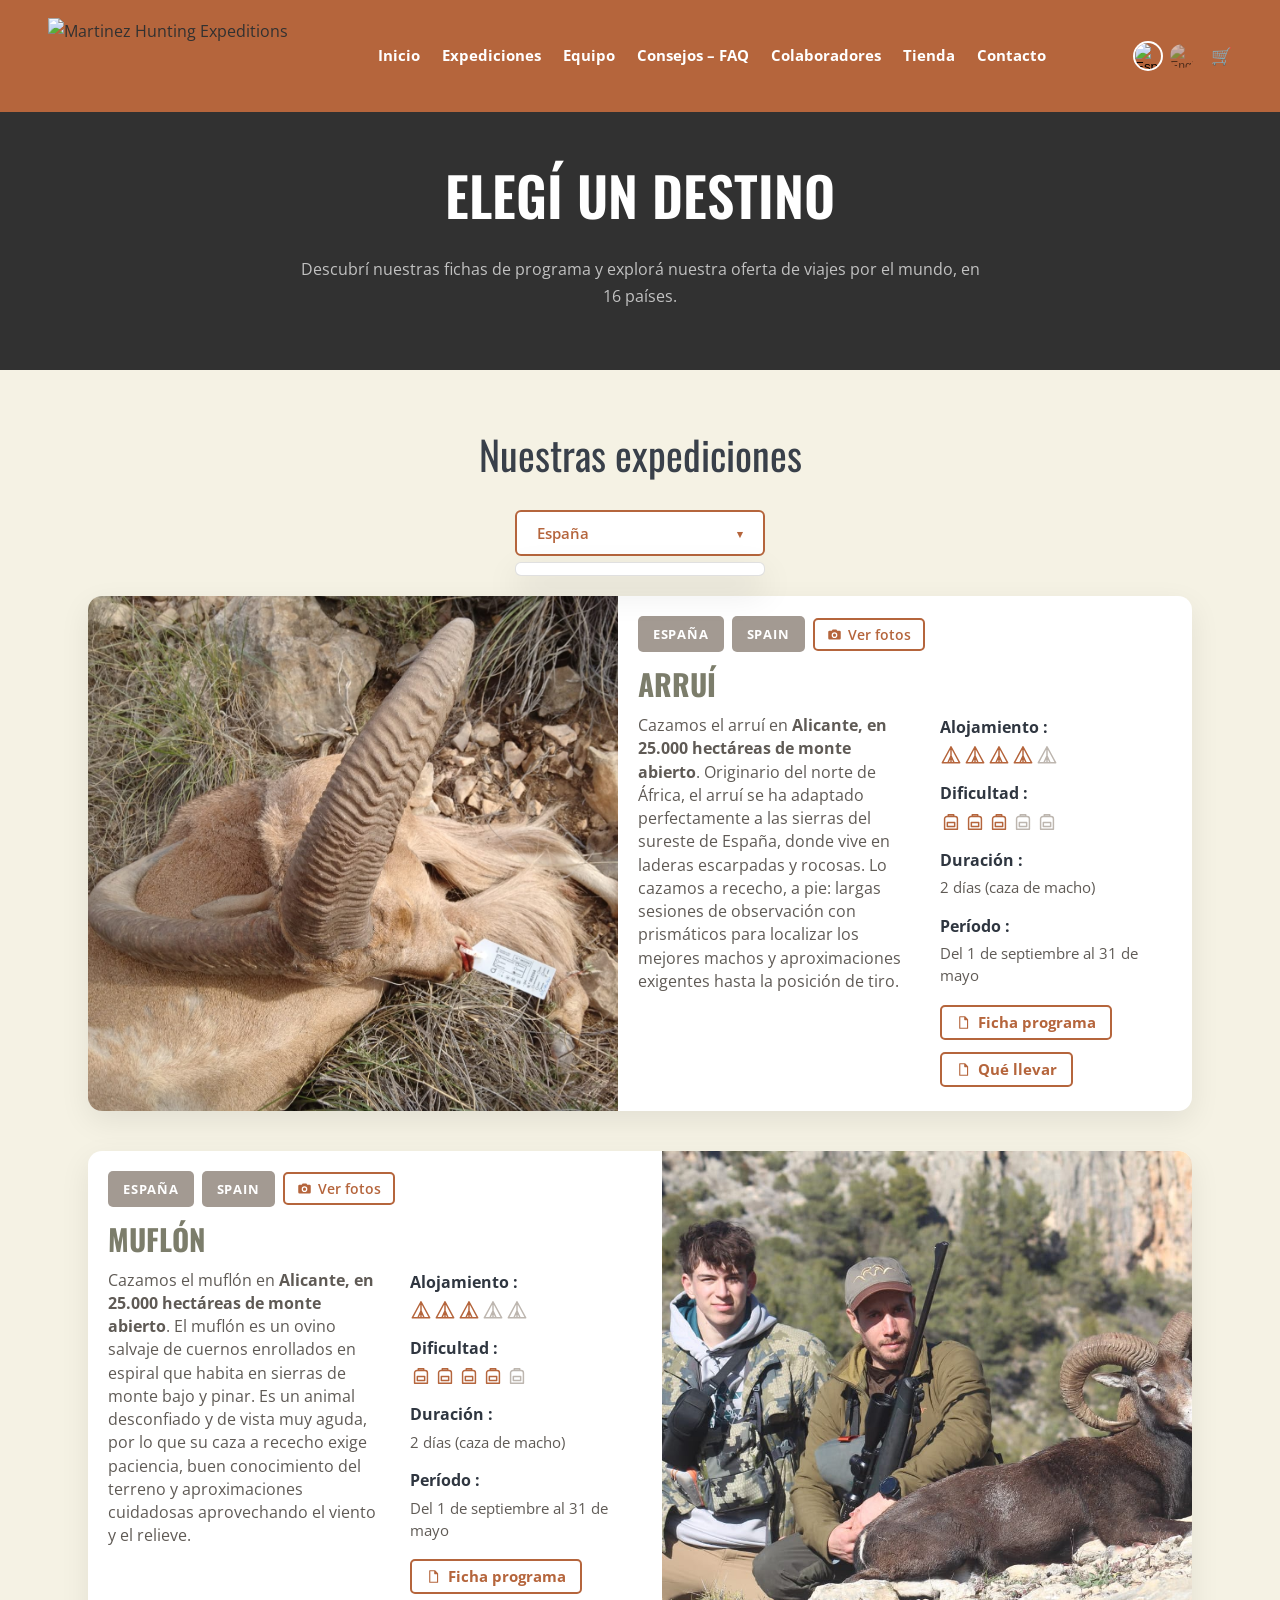
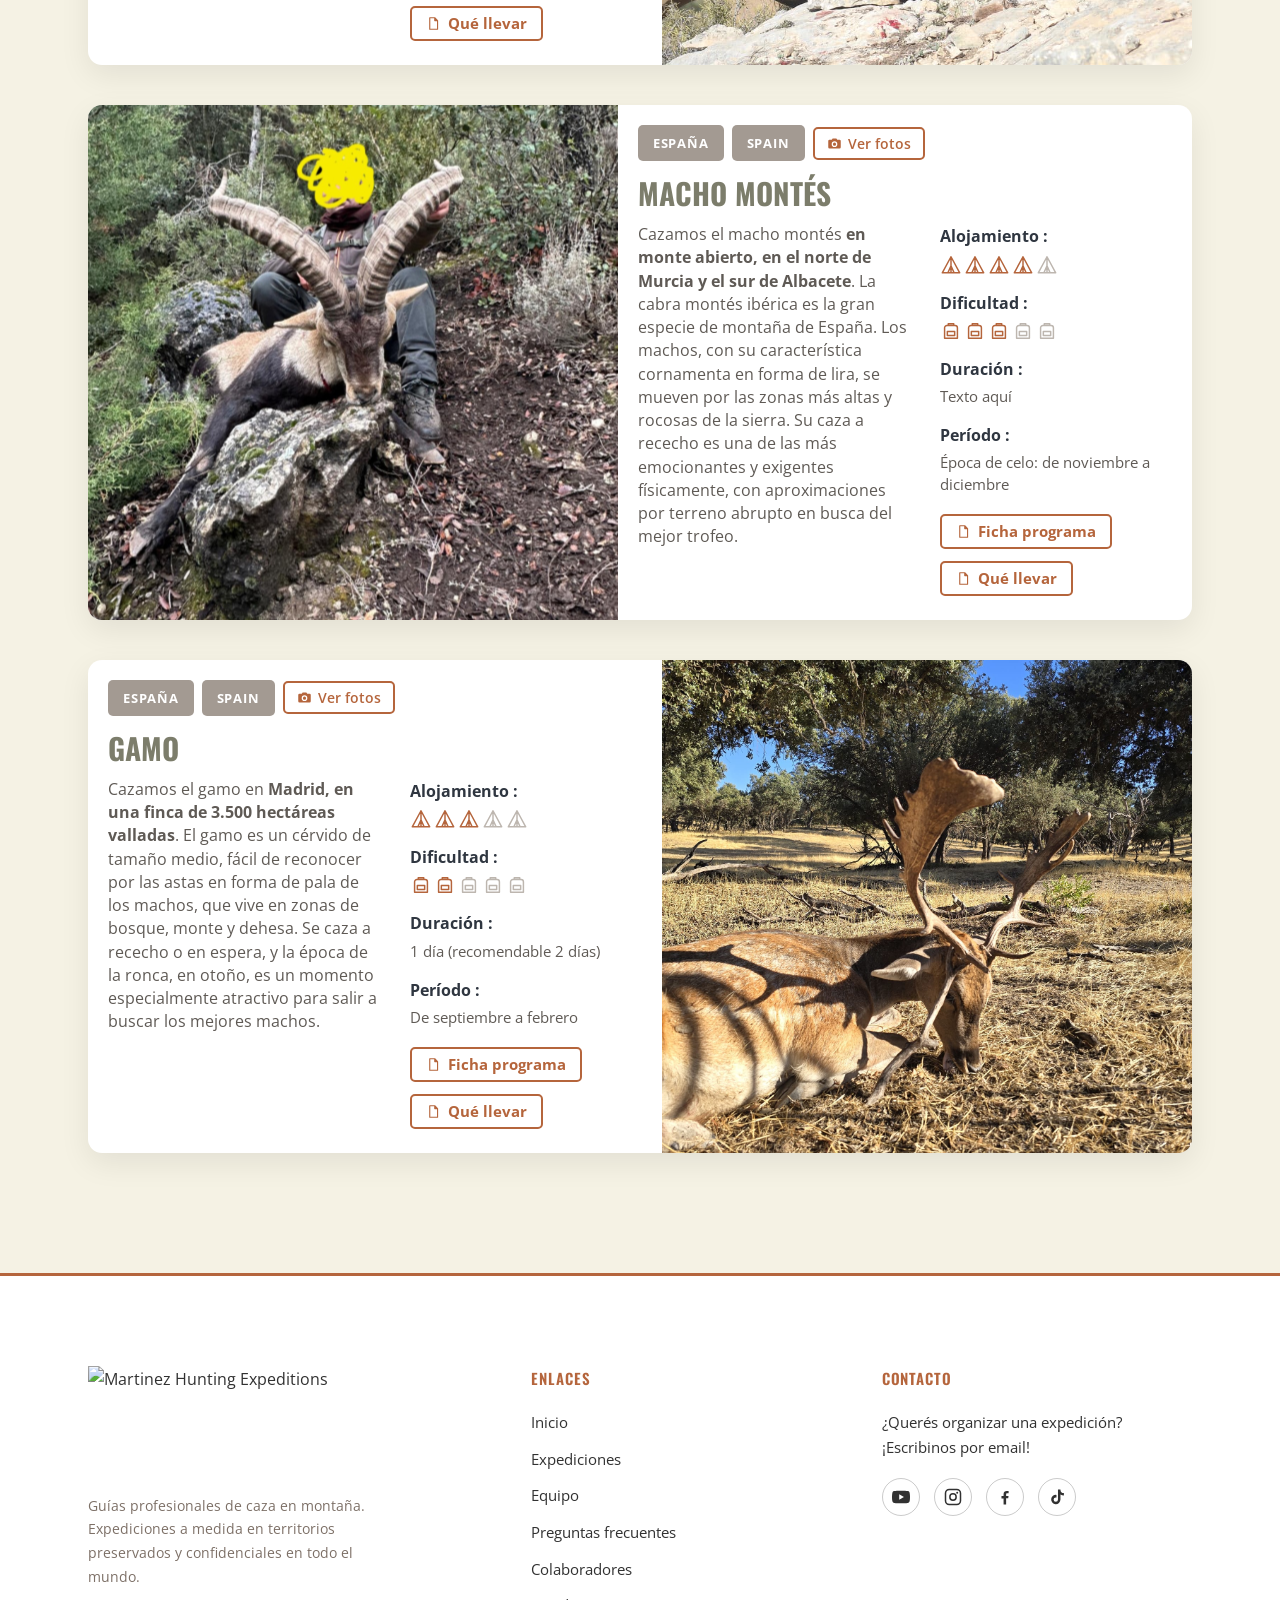
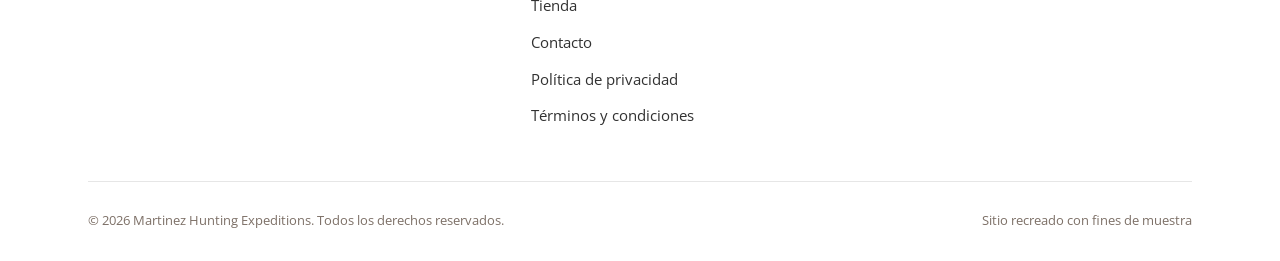
==== expeditions.html @ dfecfbdd "Expediciones: zona de caza dentro de la descripción de cada especie Co-Authored-By: Claude Opus 5.5 " ====
<!DOCTYPE html>
<html lang="es">
<head>
  <meta charset="UTF-8">
  <meta name="viewport" content="width=device-width, initial-scale=1.0">
  <title>Expediciones — Martinez Hunting Expeditions</title>
  <meta name="description" content="Expediciones de caza en España: arruí, muflón, macho montés y gamo con Martinez Hunting Expeditions.">

  <link rel="preconnect" href="https://fonts.googleapis.com">
  <link rel="preconnect" href="https://fonts.gstatic.com" crossorigin>
  <link href="https://fonts.googleapis.com/css2?family=Oswald:wght@400;500;600;700&family=Open+Sans:wght@400;600;700;800&display=swap" rel="stylesheet">
  <link rel="stylesheet" href="assets/css/styles.css?v=2">
  <link rel="icon" type="image/png" href="assets/img/logo-martinez.png">
</head>
<body>

  <header class="header" id="header">
    <a class="header__brand" href="index.html">
      <img class="header__logo" src="assets/img/logo-martinez.png" alt="Martinez Hunting Expeditions">
    </a>
    <nav class="header__nav" id="nav" aria-label="Navegación principal">
      <a href="index.html" data-i18n="nav.home">Inicio</a>
      <a href="expeditions.html" data-i18n="nav.expeditions">Expediciones</a>
      <a href="team.html" data-i18n="nav.team">Equipo</a>
      <a href="faq.html" data-i18n="nav.faq">Consejos &#8211; FAQ</a>
      <a href="partners.html" data-i18n="nav.partners">Colaboradores</a>
      <a href="shop.html" data-i18n="nav.shop">Tienda</a>
      <a href="contact.html" data-i18n="nav.contact">Contacto</a>
    </nav>
    <div class="header__extras">
      <div class="header__lang" id="langSwitch">
        <button type="button" class="is-active" data-lang="es" aria-label="Español"><img src="https://flagcdn.com/w40/es.png" alt="Español"></button>
        <button type="button" data-lang="en" aria-label="English"><img src="https://flagcdn.com/w40/gb.png" alt="English"></button>
      </div>
      <a class="header__cart" href="#" aria-label="Carrito">&#128722;</a>
    </div>
    <button class="header__burger" id="burger" aria-label="Abrir menú" aria-expanded="false">
      <span></span><span></span>
    </button>
  </header>

  <main>

    <section class="page-banner">
      <div class="container">
        <h1 data-i18n="page.expeditions.h">Elegí un destino</h1>
        <p data-i18n="page.expeditions.p">Descubrí nuestras fichas de programa y explorá nuestra oferta de viajes por el mundo, en 16 países.</p>
      </div>
    </section>

    <section class="expeditions">
      <div class="container">

        

        <div class="exp-filter">
          <h2 data-i18n="exp.ourExpeditions">Nuestras expediciones</h2>
          <div class="exp-filter__dropdown" id="expFilter">
            <button type="button" class="exp-filter__btn" id="expFilterBtn" aria-expanded="false">
              <span id="expFilterLabel">España</span>
              <span class="exp-filter__chevron" aria-hidden="true">&#9662;</span>
            </button>
            <div class="exp-filter__menu" id="expFilterMenu" hidden></div>
          </div>
        </div>

        <div class="expeditions__grid" id="expGrid">
            <article class="exp-card reveal" data-country="espana"><div class="exp-card__media"><img src="assets/img/arrui.jpeg" alt="Arruí" loading="lazy" style="object-position:45% 45%"></div><div class="exp-card__body"><div class="exp-card__top"><span class="exp-card__country" data-lang-block="es">España</span><span class="exp-card__country" data-lang-block="en" hidden>Spain</span><button type="button" class="exp-card__photos"><svg viewBox="0 0 24 24" width="15" height="15" aria-hidden="true"><path fill="currentColor" d="M9 4 7.6 6H4a2 2 0 0 0-2 2v10a2 2 0 0 0 2 2h16a2 2 0 0 0 2-2V8a2 2 0 0 0-2-2h-3.6L15 4H9Zm3 4.5a4.5 4.5 0 1 1 0 9 4.5 4.5 0 0 1 0-9Zm0 2a2.5 2.5 0 1 0 0 5 2.5 2.5 0 0 0 0-5Z"/></svg> <span data-i18n="exp.viewPhotos">Ver fotos</span></button></div><h3 data-lang-block="es">Arruí</h3><h3 data-lang-block="en" hidden>Aoudad</h3><div class="exp-card__cols"><div class="exp-card__main"><p class="exp-card__desc" data-lang-block="es">Cazamos el arruí en <strong>Alicante, en 25.000 hectáreas de monte abierto</strong>. Originario del norte de África, el arruí se ha adaptado perfectamente a las sierras del sureste de España, donde vive en laderas escarpadas y rocosas. Lo cazamos a rececho, a pie: largas sesiones de observación con prismáticos para localizar los mejores machos y aproximaciones exigentes hasta la posición de tiro.</p><p class="exp-card__desc" data-lang-block="en" hidden>We hunt aoudad in <strong>Alicante, across 25,000 hectares of open mountain land</strong>. Native to North Africa, the aoudad has adapted perfectly to the mountain ranges of south-eastern Spain, where it lives on steep, rocky slopes. We hunt it by stalking, on foot: long glassing sessions to locate the best rams, followed by demanding approaches to the shooting position.</p></div><div class="exp-card__side"><div class="exp-card__stat"><span class="exp-card__stat-label" data-i18n="exp.stay">Alojamiento</span><div class="exp-rating"><span class="is-on"><svg viewBox="0 0 24 24" aria-hidden="true"><path d="M12 3 2.5 20.5h19L12 3Zm0 0v17.5M8.6 20.5 12 13l3.4 7.5" fill="none" stroke="currentColor" stroke-width="1.6" stroke-linejoin="round"/></svg></span><span class="is-on"><svg viewBox="0 0 24 24" aria-hidden="true"><path d="M12 3 2.5 20.5h19L12 3Zm0 0v17.5M8.6 20.5 12 13l3.4 7.5" fill="none" stroke="currentColor" stroke-width="1.6" stroke-linejoin="round"/></svg></span><span class="is-on"><svg viewBox="0 0 24 24" aria-hidden="true"><path d="M12 3 2.5 20.5h19L12 3Zm0 0v17.5M8.6 20.5 12 13l3.4 7.5" fill="none" stroke="currentColor" stroke-width="1.6" stroke-linejoin="round"/></svg></span><span class="is-on"><svg viewBox="0 0 24 24" aria-hidden="true"><path d="M12 3 2.5 20.5h19L12 3Zm0 0v17.5M8.6 20.5 12 13l3.4 7.5" fill="none" stroke="currentColor" stroke-width="1.6" stroke-linejoin="round"/></svg></span><span><svg viewBox="0 0 24 24" aria-hidden="true"><path d="M12 3 2.5 20.5h19L12 3Zm0 0v17.5M8.6 20.5 12 13l3.4 7.5" fill="none" stroke="currentColor" stroke-width="1.6" stroke-linejoin="round"/></svg></span></div></div><div class="exp-card__stat"><span class="exp-card__stat-label" data-i18n="exp.difficulty">Dificultad</span><div class="exp-rating"><span class="is-on"><svg viewBox="0 0 24 24" aria-hidden="true"><path d="M9 6V4.2h6V6M7.5 6h9A2.5 2.5 0 0 1 19 8.5V20H5V8.5A2.5 2.5 0 0 1 7.5 6ZM8 12.5h8V17H8Z" fill="none" stroke="currentColor" stroke-width="1.6" stroke-linejoin="round"/></svg></span><span class="is-on"><svg viewBox="0 0 24 24" aria-hidden="true"><path d="M9 6V4.2h6V6M7.5 6h9A2.5 2.5 0 0 1 19 8.5V20H5V8.5A2.5 2.5 0 0 1 7.5 6ZM8 12.5h8V17H8Z" fill="none" stroke="currentColor" stroke-width="1.6" stroke-linejoin="round"/></svg></span><span class="is-on"><svg viewBox="0 0 24 24" aria-hidden="true"><path d="M9 6V4.2h6V6M7.5 6h9A2.5 2.5 0 0 1 19 8.5V20H5V8.5A2.5 2.5 0 0 1 7.5 6ZM8 12.5h8V17H8Z" fill="none" stroke="currentColor" stroke-width="1.6" stroke-linejoin="round"/></svg></span><span><svg viewBox="0 0 24 24" aria-hidden="true"><path d="M9 6V4.2h6V6M7.5 6h9A2.5 2.5 0 0 1 19 8.5V20H5V8.5A2.5 2.5 0 0 1 7.5 6ZM8 12.5h8V17H8Z" fill="none" stroke="currentColor" stroke-width="1.6" stroke-linejoin="round"/></svg></span><span><svg viewBox="0 0 24 24" aria-hidden="true"><path d="M9 6V4.2h6V6M7.5 6h9A2.5 2.5 0 0 1 19 8.5V20H5V8.5A2.5 2.5 0 0 1 7.5 6ZM8 12.5h8V17H8Z" fill="none" stroke="currentColor" stroke-width="1.6" stroke-linejoin="round"/></svg></span></div></div><div class="exp-card__stat"><span class="exp-card__stat-label" data-i18n="exp.duration">Duración</span><span class="exp-card__stat-value" data-lang-block="es">2 días (caza de macho)</span><span class="exp-card__stat-value" data-lang-block="en" hidden>2 days (male hunt)</span></div><div class="exp-card__stat"><span class="exp-card__stat-label" data-i18n="exp.period">Período</span><span class="exp-card__stat-value" data-lang-block="es">Del 1 de septiembre al 31 de mayo</span><span class="exp-card__stat-value" data-lang-block="en" hidden>From 1 September to 31 May</span></div><div class="exp-card__actions"><button type="button" class="btn btn--outline"><svg viewBox="0 0 24 24" width="15" height="15" aria-hidden="true"><path d="M6 2.8h8l4.5 4.5v13.9H6ZM14 2.8v4.5h4.5" fill="none" stroke="currentColor" stroke-width="1.8" stroke-linejoin="round"/></svg> <span data-i18n="exp.programSheet">Ficha programa</span></button><button type="button" class="btn btn--outline"><svg viewBox="0 0 24 24" width="15" height="15" aria-hidden="true"><path d="M6 2.8h8l4.5 4.5v13.9H6ZM14 2.8v4.5h4.5" fill="none" stroke="currentColor" stroke-width="1.8" stroke-linejoin="round"/></svg> <span data-i18n="exp.takeAway">Qué llevar</span></button></div></div></div></div></article>
            <article class="exp-card reveal" data-country="espana"><div class="exp-card__media"><img src="assets/img/muflon.jpeg" alt="Muflón" loading="lazy" style="object-position:60% 50%"></div><div class="exp-card__body"><div class="exp-card__top"><span class="exp-card__country" data-lang-block="es">España</span><span class="exp-card__country" data-lang-block="en" hidden>Spain</span><button type="button" class="exp-card__photos"><svg viewBox="0 0 24 24" width="15" height="15" aria-hidden="true"><path fill="currentColor" d="M9 4 7.6 6H4a2 2 0 0 0-2 2v10a2 2 0 0 0 2 2h16a2 2 0 0 0 2-2V8a2 2 0 0 0-2-2h-3.6L15 4H9Zm3 4.5a4.5 4.5 0 1 1 0 9 4.5 4.5 0 0 1 0-9Zm0 2a2.5 2.5 0 1 0 0 5 2.5 2.5 0 0 0 0-5Z"/></svg> <span data-i18n="exp.viewPhotos">Ver fotos</span></button></div><h3 data-lang-block="es">Muflón</h3><h3 data-lang-block="en" hidden>Mouflon</h3><div class="exp-card__cols"><div class="exp-card__main"><p class="exp-card__desc" data-lang-block="es">Cazamos el muflón en <strong>Alicante, en 25.000 hectáreas de monte abierto</strong>. El muflón es un ovino salvaje de cuernos enrollados en espiral que habita en sierras de monte bajo y pinar. Es un animal desconfiado y de vista muy aguda, por lo que su caza a rececho exige paciencia, buen conocimiento del terreno y aproximaciones cuidadosas aprovechando el viento y el relieve.</p><p class="exp-card__desc" data-lang-block="en" hidden>We hunt mouflon in <strong>Alicante, across 25,000 hectares of open mountain land</strong>. The mouflon is a wild sheep with spiral-curled horns that lives in mountains covered with scrub and pine forest. It is wary and has very keen eyesight, so stalking it requires patience, good knowledge of the terrain and careful approaches using the wind and the lie of the land.</p></div><div class="exp-card__side"><div class="exp-card__stat"><span class="exp-card__stat-label" data-i18n="exp.stay">Alojamiento</span><div class="exp-rating"><span class="is-on"><svg viewBox="0 0 24 24" aria-hidden="true"><path d="M12 3 2.5 20.5h19L12 3Zm0 0v17.5M8.6 20.5 12 13l3.4 7.5" fill="none" stroke="currentColor" stroke-width="1.6" stroke-linejoin="round"/></svg></span><span class="is-on"><svg viewBox="0 0 24 24" aria-hidden="true"><path d="M12 3 2.5 20.5h19L12 3Zm0 0v17.5M8.6 20.5 12 13l3.4 7.5" fill="none" stroke="currentColor" stroke-width="1.6" stroke-linejoin="round"/></svg></span><span class="is-on"><svg viewBox="0 0 24 24" aria-hidden="true"><path d="M12 3 2.5 20.5h19L12 3Zm0 0v17.5M8.6 20.5 12 13l3.4 7.5" fill="none" stroke="currentColor" stroke-width="1.6" stroke-linejoin="round"/></svg></span><span><svg viewBox="0 0 24 24" aria-hidden="true"><path d="M12 3 2.5 20.5h19L12 3Zm0 0v17.5M8.6 20.5 12 13l3.4 7.5" fill="none" stroke="currentColor" stroke-width="1.6" stroke-linejoin="round"/></svg></span><span><svg viewBox="0 0 24 24" aria-hidden="true"><path d="M12 3 2.5 20.5h19L12 3Zm0 0v17.5M8.6 20.5 12 13l3.4 7.5" fill="none" stroke="currentColor" stroke-width="1.6" stroke-linejoin="round"/></svg></span></div></div><div class="exp-card__stat"><span class="exp-card__stat-label" data-i18n="exp.difficulty">Dificultad</span><div class="exp-rating"><span class="is-on"><svg viewBox="0 0 24 24" aria-hidden="true"><path d="M9 6V4.2h6V6M7.5 6h9A2.5 2.5 0 0 1 19 8.5V20H5V8.5A2.5 2.5 0 0 1 7.5 6ZM8 12.5h8V17H8Z" fill="none" stroke="currentColor" stroke-width="1.6" stroke-linejoin="round"/></svg></span><span class="is-on"><svg viewBox="0 0 24 24" aria-hidden="true"><path d="M9 6V4.2h6V6M7.5 6h9A2.5 2.5 0 0 1 19 8.5V20H5V8.5A2.5 2.5 0 0 1 7.5 6ZM8 12.5h8V17H8Z" fill="none" stroke="currentColor" stroke-width="1.6" stroke-linejoin="round"/></svg></span><span class="is-on"><svg viewBox="0 0 24 24" aria-hidden="true"><path d="M9 6V4.2h6V6M7.5 6h9A2.5 2.5 0 0 1 19 8.5V20H5V8.5A2.5 2.5 0 0 1 7.5 6ZM8 12.5h8V17H8Z" fill="none" stroke="currentColor" stroke-width="1.6" stroke-linejoin="round"/></svg></span><span class="is-on"><svg viewBox="0 0 24 24" aria-hidden="true"><path d="M9 6V4.2h6V6M7.5 6h9A2.5 2.5 0 0 1 19 8.5V20H5V8.5A2.5 2.5 0 0 1 7.5 6ZM8 12.5h8V17H8Z" fill="none" stroke="currentColor" stroke-width="1.6" stroke-linejoin="round"/></svg></span><span><svg viewBox="0 0 24 24" aria-hidden="true"><path d="M9 6V4.2h6V6M7.5 6h9A2.5 2.5 0 0 1 19 8.5V20H5V8.5A2.5 2.5 0 0 1 7.5 6ZM8 12.5h8V17H8Z" fill="none" stroke="currentColor" stroke-width="1.6" stroke-linejoin="round"/></svg></span></div></div><div class="exp-card__stat"><span class="exp-card__stat-label" data-i18n="exp.duration">Duración</span><span class="exp-card__stat-value" data-lang-block="es">2 días (caza de macho)</span><span class="exp-card__stat-value" data-lang-block="en" hidden>2 days (male hunt)</span></div><div class="exp-card__stat"><span class="exp-card__stat-label" data-i18n="exp.period">Período</span><span class="exp-card__stat-value" data-lang-block="es">Del 1 de septiembre al 31 de mayo</span><span class="exp-card__stat-value" data-lang-block="en" hidden>From 1 September to 31 May</span></div><div class="exp-card__actions"><button type="button" class="btn btn--outline"><svg viewBox="0 0 24 24" width="15" height="15" aria-hidden="true"><path d="M6 2.8h8l4.5 4.5v13.9H6ZM14 2.8v4.5h4.5" fill="none" stroke="currentColor" stroke-width="1.8" stroke-linejoin="round"/></svg> <span data-i18n="exp.programSheet">Ficha programa</span></button><button type="button" class="btn btn--outline"><svg viewBox="0 0 24 24" width="15" height="15" aria-hidden="true"><path d="M6 2.8h8l4.5 4.5v13.9H6ZM14 2.8v4.5h4.5" fill="none" stroke="currentColor" stroke-width="1.8" stroke-linejoin="round"/></svg> <span data-i18n="exp.takeAway">Qué llevar</span></button></div></div></div></div></article>
            <article class="exp-card reveal" data-country="espana"><div class="exp-card__media"><img src="assets/img/macho-montes.jpeg" alt="Macho montés" loading="lazy" style="object-position:50% 50%"></div><div class="exp-card__body"><div class="exp-card__top"><span class="exp-card__country" data-lang-block="es">España</span><span class="exp-card__country" data-lang-block="en" hidden>Spain</span><button type="button" class="exp-card__photos"><svg viewBox="0 0 24 24" width="15" height="15" aria-hidden="true"><path fill="currentColor" d="M9 4 7.6 6H4a2 2 0 0 0-2 2v10a2 2 0 0 0 2 2h16a2 2 0 0 0 2-2V8a2 2 0 0 0-2-2h-3.6L15 4H9Zm3 4.5a4.5 4.5 0 1 1 0 9 4.5 4.5 0 0 1 0-9Zm0 2a2.5 2.5 0 1 0 0 5 2.5 2.5 0 0 0 0-5Z"/></svg> <span data-i18n="exp.viewPhotos">Ver fotos</span></button></div><h3 data-lang-block="es">Macho montés</h3><h3 data-lang-block="en" hidden>Spanish Ibex</h3><div class="exp-card__cols"><div class="exp-card__main"><p class="exp-card__desc" data-lang-block="es">Cazamos el macho montés <strong>en monte abierto, en el norte de Murcia y el sur de Albacete</strong>. La cabra montés ibérica es la gran especie de montaña de España. Los machos, con su característica cornamenta en forma de lira, se mueven por las zonas más altas y rocosas de la sierra. Su caza a rececho es una de las más emocionantes y exigentes físicamente, con aproximaciones por terreno abrupto en busca del mejor trofeo.</p><p class="exp-card__desc" data-lang-block="en" hidden>We hunt Spanish ibex <strong>on open mountain land in northern Murcia and southern Albacete</strong>. The Iberian ibex is Spain's great mountain species. The males, with their characteristic lyre-shaped horns, roam the highest and rockiest parts of the mountains. Stalking them is one of the most exciting and physically demanding hunts, with approaches over rugged terrain in search of the best trophy.</p></div><div class="exp-card__side"><div class="exp-card__stat"><span class="exp-card__stat-label" data-i18n="exp.stay">Alojamiento</span><div class="exp-rating"><span class="is-on"><svg viewBox="0 0 24 24" aria-hidden="true"><path d="M12 3 2.5 20.5h19L12 3Zm0 0v17.5M8.6 20.5 12 13l3.4 7.5" fill="none" stroke="currentColor" stroke-width="1.6" stroke-linejoin="round"/></svg></span><span class="is-on"><svg viewBox="0 0 24 24" aria-hidden="true"><path d="M12 3 2.5 20.5h19L12 3Zm0 0v17.5M8.6 20.5 12 13l3.4 7.5" fill="none" stroke="currentColor" stroke-width="1.6" stroke-linejoin="round"/></svg></span><span class="is-on"><svg viewBox="0 0 24 24" aria-hidden="true"><path d="M12 3 2.5 20.5h19L12 3Zm0 0v17.5M8.6 20.5 12 13l3.4 7.5" fill="none" stroke="currentColor" stroke-width="1.6" stroke-linejoin="round"/></svg></span><span class="is-on"><svg viewBox="0 0 24 24" aria-hidden="true"><path d="M12 3 2.5 20.5h19L12 3Zm0 0v17.5M8.6 20.5 12 13l3.4 7.5" fill="none" stroke="currentColor" stroke-width="1.6" stroke-linejoin="round"/></svg></span><span><svg viewBox="0 0 24 24" aria-hidden="true"><path d="M12 3 2.5 20.5h19L12 3Zm0 0v17.5M8.6 20.5 12 13l3.4 7.5" fill="none" stroke="currentColor" stroke-width="1.6" stroke-linejoin="round"/></svg></span></div></div><div class="exp-card__stat"><span class="exp-card__stat-label" data-i18n="exp.difficulty">Dificultad</span><div class="exp-rating"><span class="is-on"><svg viewBox="0 0 24 24" aria-hidden="true"><path d="M9 6V4.2h6V6M7.5 6h9A2.5 2.5 0 0 1 19 8.5V20H5V8.5A2.5 2.5 0 0 1 7.5 6ZM8 12.5h8V17H8Z" fill="none" stroke="currentColor" stroke-width="1.6" stroke-linejoin="round"/></svg></span><span class="is-on"><svg viewBox="0 0 24 24" aria-hidden="true"><path d="M9 6V4.2h6V6M7.5 6h9A2.5 2.5 0 0 1 19 8.5V20H5V8.5A2.5 2.5 0 0 1 7.5 6ZM8 12.5h8V17H8Z" fill="none" stroke="currentColor" stroke-width="1.6" stroke-linejoin="round"/></svg></span><span class="is-on"><svg viewBox="0 0 24 24" aria-hidden="true"><path d="M9 6V4.2h6V6M7.5 6h9A2.5 2.5 0 0 1 19 8.5V20H5V8.5A2.5 2.5 0 0 1 7.5 6ZM8 12.5h8V17H8Z" fill="none" stroke="currentColor" stroke-width="1.6" stroke-linejoin="round"/></svg></span><span><svg viewBox="0 0 24 24" aria-hidden="true"><path d="M9 6V4.2h6V6M7.5 6h9A2.5 2.5 0 0 1 19 8.5V20H5V8.5A2.5 2.5 0 0 1 7.5 6ZM8 12.5h8V17H8Z" fill="none" stroke="currentColor" stroke-width="1.6" stroke-linejoin="round"/></svg></span><span><svg viewBox="0 0 24 24" aria-hidden="true"><path d="M9 6V4.2h6V6M7.5 6h9A2.5 2.5 0 0 1 19 8.5V20H5V8.5A2.5 2.5 0 0 1 7.5 6ZM8 12.5h8V17H8Z" fill="none" stroke="currentColor" stroke-width="1.6" stroke-linejoin="round"/></svg></span></div></div><div class="exp-card__stat"><span class="exp-card__stat-label" data-i18n="exp.duration">Duración</span><span class="exp-card__stat-value">Texto aquí</span></div><div class="exp-card__stat"><span class="exp-card__stat-label" data-i18n="exp.period">Período</span><span class="exp-card__stat-value" data-lang-block="es">Época de celo: de noviembre a diciembre</span><span class="exp-card__stat-value" data-lang-block="en" hidden>Rut season: November to December</span></div><div class="exp-card__actions"><button type="button" class="btn btn--outline"><svg viewBox="0 0 24 24" width="15" height="15" aria-hidden="true"><path d="M6 2.8h8l4.5 4.5v13.9H6ZM14 2.8v4.5h4.5" fill="none" stroke="currentColor" stroke-width="1.8" stroke-linejoin="round"/></svg> <span data-i18n="exp.programSheet">Ficha programa</span></button><button type="button" class="btn btn--outline"><svg viewBox="0 0 24 24" width="15" height="15" aria-hidden="true"><path d="M6 2.8h8l4.5 4.5v13.9H6ZM14 2.8v4.5h4.5" fill="none" stroke="currentColor" stroke-width="1.8" stroke-linejoin="round"/></svg> <span data-i18n="exp.takeAway">Qué llevar</span></button></div></div></div></div></article>
            <article class="exp-card reveal" data-country="espana"><div class="exp-card__media"><img src="assets/img/gamo.jpeg" alt="Gamo" loading="lazy" style="object-position:50% 62%"></div><div class="exp-card__body"><div class="exp-card__top"><span class="exp-card__country" data-lang-block="es">España</span><span class="exp-card__country" data-lang-block="en" hidden>Spain</span><button type="button" class="exp-card__photos"><svg viewBox="0 0 24 24" width="15" height="15" aria-hidden="true"><path fill="currentColor" d="M9 4 7.6 6H4a2 2 0 0 0-2 2v10a2 2 0 0 0 2 2h16a2 2 0 0 0 2-2V8a2 2 0 0 0-2-2h-3.6L15 4H9Zm3 4.5a4.5 4.5 0 1 1 0 9 4.5 4.5 0 0 1 0-9Zm0 2a2.5 2.5 0 1 0 0 5 2.5 2.5 0 0 0 0-5Z"/></svg> <span data-i18n="exp.viewPhotos">Ver fotos</span></button></div><h3 data-lang-block="es">Gamo</h3><h3 data-lang-block="en" hidden>Fallow Deer</h3><div class="exp-card__cols"><div class="exp-card__main"><p class="exp-card__desc" data-lang-block="es">Cazamos el gamo en <strong>Madrid, en una finca de 3.500 hectáreas valladas</strong>. El gamo es un cérvido de tamaño medio, fácil de reconocer por las astas en forma de pala de los machos, que vive en zonas de bosque, monte y dehesa. Se caza a rececho o en espera, y la época de la ronca, en otoño, es un momento especialmente atractivo para salir a buscar los mejores machos.</p><p class="exp-card__desc" data-lang-block="en" hidden>We hunt fallow deer in <strong>Madrid, on a 3,500-hectare fenced estate</strong>. The fallow deer is a medium-sized deer, easy to recognise by the palmate antlers of the bucks, that lives in woodland, scrub and open oak pasture. It is hunted by stalking or from a stand, and the rut in autumn is a particularly exciting time to go after the best bucks.</p></div><div class="exp-card__side"><div class="exp-card__stat"><span class="exp-card__stat-label" data-i18n="exp.stay">Alojamiento</span><div class="exp-rating"><span class="is-on"><svg viewBox="0 0 24 24" aria-hidden="true"><path d="M12 3 2.5 20.5h19L12 3Zm0 0v17.5M8.6 20.5 12 13l3.4 7.5" fill="none" stroke="currentColor" stroke-width="1.6" stroke-linejoin="round"/></svg></span><span class="is-on"><svg viewBox="0 0 24 24" aria-hidden="true"><path d="M12 3 2.5 20.5h19L12 3Zm0 0v17.5M8.6 20.5 12 13l3.4 7.5" fill="none" stroke="currentColor" stroke-width="1.6" stroke-linejoin="round"/></svg></span><span class="is-on"><svg viewBox="0 0 24 24" aria-hidden="true"><path d="M12 3 2.5 20.5h19L12 3Zm0 0v17.5M8.6 20.5 12 13l3.4 7.5" fill="none" stroke="currentColor" stroke-width="1.6" stroke-linejoin="round"/></svg></span><span><svg viewBox="0 0 24 24" aria-hidden="true"><path d="M12 3 2.5 20.5h19L12 3Zm0 0v17.5M8.6 20.5 12 13l3.4 7.5" fill="none" stroke="currentColor" stroke-width="1.6" stroke-linejoin="round"/></svg></span><span><svg viewBox="0 0 24 24" aria-hidden="true"><path d="M12 3 2.5 20.5h19L12 3Zm0 0v17.5M8.6 20.5 12 13l3.4 7.5" fill="none" stroke="currentColor" stroke-width="1.6" stroke-linejoin="round"/></svg></span></div></div><div class="exp-card__stat"><span class="exp-card__stat-label" data-i18n="exp.difficulty">Dificultad</span><div class="exp-rating"><span class="is-on"><svg viewBox="0 0 24 24" aria-hidden="true"><path d="M9 6V4.2h6V6M7.5 6h9A2.5 2.5 0 0 1 19 8.5V20H5V8.5A2.5 2.5 0 0 1 7.5 6ZM8 12.5h8V17H8Z" fill="none" stroke="currentColor" stroke-width="1.6" stroke-linejoin="round"/></svg></span><span class="is-on"><svg viewBox="0 0 24 24" aria-hidden="true"><path d="M9 6V4.2h6V6M7.5 6h9A2.5 2.5 0 0 1 19 8.5V20H5V8.5A2.5 2.5 0 0 1 7.5 6ZM8 12.5h8V17H8Z" fill="none" stroke="currentColor" stroke-width="1.6" stroke-linejoin="round"/></svg></span><span><svg viewBox="0 0 24 24" aria-hidden="true"><path d="M9 6V4.2h6V6M7.5 6h9A2.5 2.5 0 0 1 19 8.5V20H5V8.5A2.5 2.5 0 0 1 7.5 6ZM8 12.5h8V17H8Z" fill="none" stroke="currentColor" stroke-width="1.6" stroke-linejoin="round"/></svg></span><span><svg viewBox="0 0 24 24" aria-hidden="true"><path d="M9 6V4.2h6V6M7.5 6h9A2.5 2.5 0 0 1 19 8.5V20H5V8.5A2.5 2.5 0 0 1 7.5 6ZM8 12.5h8V17H8Z" fill="none" stroke="currentColor" stroke-width="1.6" stroke-linejoin="round"/></svg></span><span><svg viewBox="0 0 24 24" aria-hidden="true"><path d="M9 6V4.2h6V6M7.5 6h9A2.5 2.5 0 0 1 19 8.5V20H5V8.5A2.5 2.5 0 0 1 7.5 6ZM8 12.5h8V17H8Z" fill="none" stroke="currentColor" stroke-width="1.6" stroke-linejoin="round"/></svg></span></div></div><div class="exp-card__stat"><span class="exp-card__stat-label" data-i18n="exp.duration">Duración</span><span class="exp-card__stat-value" data-lang-block="es">1 día (recomendable 2 días)</span><span class="exp-card__stat-value" data-lang-block="en" hidden>1 day (2 days recommended)</span></div><div class="exp-card__stat"><span class="exp-card__stat-label" data-i18n="exp.period">Período</span><span class="exp-card__stat-value" data-lang-block="es">De septiembre a febrero</span><span class="exp-card__stat-value" data-lang-block="en" hidden>September to February</span></div><div class="exp-card__actions"><button type="button" class="btn btn--outline"><svg viewBox="0 0 24 24" width="15" height="15" aria-hidden="true"><path d="M6 2.8h8l4.5 4.5v13.9H6ZM14 2.8v4.5h4.5" fill="none" stroke="currentColor" stroke-width="1.8" stroke-linejoin="round"/></svg> <span data-i18n="exp.programSheet">Ficha programa</span></button><button type="button" class="btn btn--outline"><svg viewBox="0 0 24 24" width="15" height="15" aria-hidden="true"><path d="M6 2.8h8l4.5 4.5v13.9H6ZM14 2.8v4.5h4.5" fill="none" stroke="currentColor" stroke-width="1.8" stroke-linejoin="round"/></svg> <span data-i18n="exp.takeAway">Qué llevar</span></button></div></div></div></div></article>
          </div>

      

      </div>
    </section>

  </main>

  <footer class="footer">
    <div class="container">
      <div class="footer__grid">
        <div>
          <img class="footer__logo" src="assets/img/logo-martinez.png" alt="Martinez Hunting Expeditions">
          <p class="footer__about" data-i18n="footer.about">Guías profesionales de caza en montaña. Expediciones a medida en territorios preservados y confidenciales en todo el mundo.</p>
        </div>
        <div>
          <div class="footer__heading" data-i18n="footer.linksHeading">Enlaces</div>
          <div class="footer__links">
            <a href="index.html" data-i18n="nav.home">Inicio</a>
            <a href="expeditions.html" data-i18n="nav.expeditions">Expediciones</a>
            <a href="team.html" data-i18n="nav.team">Equipo</a>
            <a href="faq.html" data-i18n="footer.faq">Preguntas frecuentes</a>
            <a href="partners.html" data-i18n="footer.partners">Colaboradores</a>
            <a href="shop.html" data-i18n="nav.shop">Tienda</a>
            <a href="contact.html" data-i18n="nav.contact">Contacto</a>
            <a href="#" data-i18n="footer.privacy">Política de privacidad</a>
            <a href="#" data-i18n="footer.terms">Términos y condiciones</a>
          </div>
        </div>
        <div>
          <div class="footer__heading" data-i18n="footer.contactHeading">Contacto</div>
          <p class="footer__contact-text" data-i18n="footer.contactText">¿Querés organizar una expedición?<br>¡Escribinos por email!</p>
          <div class="footer__social">
            <a href="https://www.youtube.com/" target="_blank" rel="noopener" aria-label="YouTube"><svg viewBox="0 0 24 24" width="18" height="18" aria-hidden="true"><path fill="currentColor" d="M23.5 6.2a3 3 0 0 0-2.1-2.1C19.5 3.6 12 3.6 12 3.6s-7.5 0-9.4.5A3 3 0 0 0 .5 6.2 31 31 0 0 0 0 12a31 31 0 0 0 .5 5.8 3 3 0 0 0 2.1 2.1c1.9.5 9.4.5 9.4.5s7.5 0 9.4-.5a3 3 0 0 0 2.1-2.1A31 31 0 0 0 24 12a31 31 0 0 0-.5-5.8zM9.6 15.6V8.4l6.3 3.6-6.3 3.6z"/></svg></a>
            <a href="https://www.instagram.com/ovini.expeditions/" target="_blank" rel="noopener" aria-label="Instagram"><svg viewBox="0 0 24 24" width="18" height="18" aria-hidden="true"><path fill="none" stroke="currentColor" stroke-width="2" d="M7 2h10a5 5 0 0 1 5 5v10a5 5 0 0 1-5 5H7a5 5 0 0 1-5-5V7a5 5 0 0 1 5-5z"/><circle cx="12" cy="12" r="4.2" fill="none" stroke="currentColor" stroke-width="2"/><circle cx="17.6" cy="6.4" r="1.3" fill="currentColor"/></svg></a>
            <a href="https://www.facebook.com/p/Ovini-Expeditions-Chasse-En-Montagne-61574092887318/" target="_blank" rel="noopener" aria-label="Facebook"><svg viewBox="0 0 24 24" width="18" height="18" aria-hidden="true"><path fill="currentColor" d="M13.5 22v-8.2h2.8l.4-3.2h-3.2V8.6c0-.9.3-1.6 1.6-1.6h1.7V4.1c-.3 0-1.3-.1-2.5-.1-2.5 0-4.2 1.5-4.2 4.3v2.4H7.3v3.2h2.8V22h3.4z"/></svg></a>
            <a href="https://www.tiktok.com/" target="_blank" rel="noopener" aria-label="TikTok"><svg viewBox="0 0 24 24" width="18" height="18" aria-hidden="true"><path fill="currentColor" d="M16.6 2h-3.3v13.4a2.9 2.9 0 1 1-2.9-2.9c.3 0 .6 0 .9.1V9.2a6.2 6.2 0 1 0 5.3 6.2V8.6a7.9 7.9 0 0 0 4.6 1.5V6.8a4.6 4.6 0 0 1-4.6-4.6z"/></svg></a>
          </div>
        </div>
      </div>
      <div class="footer__bottom">
        <span data-i18n="footer.copyright">&copy; 2026 Martinez Hunting Expeditions. Todos los derechos reservados.</span>
        <span data-i18n="footer.teamNote">Sitio recreado con fines de muestra</span>
      </div>
    </div>
  </footer>

  <script src="assets/js/i18n.js?v=1" defer></script>
  <script src="assets/js/main.js?v=2" defer></script>
</body>
</html>
---- assets/css/styles.css ----
/* ==========================================================
   OVINI EXPEDITIONS — styles.css (recreación)
   Crema + naranja · chasse de montagne · editorial outdoor
   ========================================================== */

:root {
  --cream: #e0d7ce;        /* fondo neutro principal */
  --cream-light: #f5f2e4;  /* fondo claro secundario */
  --white: #ffffff;
  --ink: #313131;          /* texto principal */
  --ink-soft: #7d7067;     /* texto secundario / muted */
  --orange: #B5653C;       /* acento de marca */
  --orange-deep: #94512F;

  --font-display: "Oswald", "Arial Narrow", sans-serif;
  --font-body: "Open Sans", "Helvetica Neue", Arial, sans-serif;

  --container: 1200px;
  --pad: clamp(20px, 4vw, 48px);
}

* { margin: 0; padding: 0; box-sizing: border-box; }
html { scroll-behavior: smooth; }

body {
  background: var(--cream-light);
  color: var(--ink);
  font-family: var(--font-body);
  font-size: 16px;
  line-height: 1.7;
  -webkit-font-smoothing: antialiased;
  overflow-x: hidden;
}

img, svg { display: block; max-width: 100%; }
a { color: inherit; text-decoration: none; }
ul, ol { list-style: none; }

.container {
  max-width: var(--container);
  margin: 0 auto;
  padding-left: var(--pad);
  padding-right: var(--pad);
}

::selection { background: var(--orange); color: var(--white); }

.reveal {
  opacity: 0;
  transform: translateY(22px);
  transition: opacity .7s ease, transform .7s cubic-bezier(.22,.61,.36,1);
}
.reveal.is-visible { opacity: 1; transform: none; }

/* ---------- Botones ---------- */
.btn {
  display: inline-block;
  font-family: var(--font-body);
  font-size: 13px;
  font-weight: 700;
  letter-spacing: .1em;
  text-transform: uppercase;
  padding: 15px 34px;
  border: 2px solid var(--orange);
  background: var(--orange);
  color: var(--white);
  transition: background .25s ease, color .25s ease, border-color .25s ease, transform .25s ease;
}
.btn:hover { background: transparent; color: var(--orange); transform: translateY(-2px); }
.btn--ghost { background: transparent; color: var(--ink); border-color: var(--ink); }
.btn--ghost:hover { background: var(--ink); color: var(--white); border-color: var(--ink); }

/* ==========================================================
   HEADER
   ========================================================== */
.header {
  position: fixed; top: 0; left: 0; right: 0; z-index: 100;
  display: flex; align-items: center; justify-content: space-between;
  padding: 18px var(--pad);
  background: var(--orange);
  transition: background .35s ease, padding .35s ease, box-shadow .35s ease;
}
.header.is-scrolled {
  background: rgba(181,101,60,.97);
  backdrop-filter: blur(8px);
  padding-top: 10px; padding-bottom: 10px;
  box-shadow: 0 2px 14px rgba(0,0,0,.12);
}
.header__brand { display: flex; align-items: center; }
.header__logo { height: 76px; width: auto; }
.header__nav { display: flex; align-items: center; gap: 22px; }
.header__nav a {
  font-family: var(--font-body); font-size: 15px; font-weight: 700;
  color: var(--white);
  transition: color .25s ease;
}
.header__nav a:hover { color: var(--white); opacity: .75; }
.header__extras { display: flex; align-items: center; gap: 16px; }
.header__lang { display: flex; align-items: center; gap: 8px; }
.header__lang button {
  padding: 0; margin: 0;
  background: none; border: none; cursor: pointer;
  width: 26px; height: 26px;
  border-radius: 50%;
  overflow: hidden;
  opacity: .55;
  transform: scale(.92);
  transition: opacity .2s ease, transform .2s ease, box-shadow .2s ease;
}
.header__lang button img { width: 100%; height: 100%; object-fit: cover; }
.header__lang button:hover { opacity: .85; }
.header__lang button.is-active {
  opacity: 1; transform: scale(1);
  box-shadow: 0 0 0 2px var(--white);
}
.header__cart { color: var(--white); font-size: 17px; }

.header__burger {
  display: none;
  width: 42px; height: 42px;
  background: none; border: 1px solid rgba(255,255,255,.4);
  cursor: pointer; position: relative;
}
.header__burger span {
  position: absolute; left: 10px; right: 10px; height: 1.5px;
  background: var(--white); transition: transform .3s ease, top .3s ease;
}
.header__burger span:nth-child(1) { top: 15px; }
.header__burger span:nth-child(2) { top: 25px; }
.header__burger.is-open span:nth-child(1) { top: 20px; transform: rotate(45deg); }
.header__burger.is-open span:nth-child(2) { top: 20px; transform: rotate(-45deg); }

/* ==========================================================
   HERO
   ========================================================== */
.hero {
  position: relative;
  min-height: 100svh;
  display: flex; align-items: center;
  overflow: hidden;
  background: var(--ink);
}
.hero__slides { position: absolute; inset: 0; z-index: 0; }
.hero__slide {
  position: absolute; inset: 0;
  background-size: cover; background-position: center;
  opacity: 0;
  transition: opacity 1.6s ease;
}
.hero__slide.is-active { opacity: 1; }
.hero__overlay {
  position: absolute; inset: 0; z-index: 1;
  background: linear-gradient(180deg, rgba(20,18,15,.55) 0%, rgba(20,18,15,.35) 40%, rgba(20,18,15,.78) 100%);
}
.hero__inner {
  position: relative; z-index: 2;
  max-width: var(--container);
  width: 100%;
  margin: 0 auto;
  padding: 140px var(--pad) 100px;
  text-align: right;
}
.hero__eyebrow {
  font-family: var(--font-body); font-size: 15px; font-weight: 600;
  color: var(--white); max-width: 460px;
  margin: 0 0 24px auto;
}
.hero__title {
  font-family: var(--font-display);
  font-weight: 600;
  text-transform: uppercase;
  font-size: clamp(42px, 6.5vw, 86px);
  line-height: 1.08;
  color: var(--white);
  margin-bottom: 36px;
}
.hero__title span { display: block; }
.hero__title span:last-child { color: var(--white); }
.hero__actions { display: flex; justify-content: flex-end; }

.hero__dots {
  position: absolute; z-index: 2; bottom: 28px; left: 50%;
  transform: translateX(-50%);
  display: flex; gap: 10px;
}
.hero__dot {
  width: 8px; height: 8px; border-radius: 50%;
  background: rgba(255,255,255,.4);
  border: none; cursor: pointer;
  transition: background .25s ease, transform .25s ease;
}
.hero__dot.is-active { background: var(--orange); transform: scale(1.3); }

/* ==========================================================
   INTRO
   ========================================================== */
.intro { padding: clamp(80px, 11vw, 140px) 0; background: var(--white); text-align: center; }
.intro__text {
  max-width: 880px; margin: 0 auto 40px;
  font-size: clamp(17px, 1.6vw, 20px);
  color: var(--ink);
}
.intro__text strong { color: var(--orange); font-weight: 700; }
.intro__actions { display: flex; justify-content: center; }

/* ==========================================================
   SECCIÓN GENÉRICA (encabezado + intro centrados)
   ========================================================== */
.section-head { text-align: center; max-width: 720px; margin: 0 auto clamp(40px, 6vw, 64px); }
.section-head h2 {
  font-family: var(--font-display); font-weight: 600;
  text-transform: uppercase;
  font-size: clamp(28px, 3.6vw, 44px);
  letter-spacing: .02em;
  margin-bottom: 16px;
  color: var(--ink);
}
.section-head p { color: var(--ink-soft); font-size: 16.5px; }

/* ==========================================================
   YOUTUBE
   ========================================================== */
.yt { padding: clamp(80px, 11vw, 130px) 0; background: var(--ink); }
.yt .section-head h2, .yt .section-head p { color: var(--white); }
.yt .section-head p { color: rgba(255,255,255,.65); }
.yt__grid {
  display: grid;
  grid-template-columns: repeat(3, 1fr);
  gap: 24px;
}
.yt__card { display: block; position: relative; }
.yt__thumb {
  position: relative;
  aspect-ratio: 16/9;
  overflow: hidden;
  margin-bottom: 14px;
}
.yt__thumb img { width: 100%; height: 100%; object-fit: cover; transition: transform .4s ease; }
.yt__card:hover .yt__thumb img { transform: scale(1.06); }
.yt__play {
  position: absolute; top: 50%; left: 50%;
  transform: translate(-50%, -50%);
  width: 56px; height: 56px; border-radius: 50%;
  background: rgba(181,101,60,.92);
  display: flex; align-items: center; justify-content: center;
  transition: background .25s ease;
}
.yt__card:hover .yt__play { background: var(--orange); }
.yt__play::before {
  content: "";
  border-style: solid;
  border-width: 9px 0 9px 15px;
  border-color: transparent transparent transparent var(--white);
  margin-left: 4px;
}
.yt__title { color: var(--white); font-size: 14.5px; font-weight: 600; line-height: 1.4; }

/* ==========================================================
   FACEBOOK
   ========================================================== */
.fb { padding: clamp(80px, 11vw, 130px) 0; background: var(--cream-light); }
.fb__card {
  max-width: 560px; margin: 0 auto;
  background: var(--white);
  border: 1px solid rgba(49,49,49,.1);
  padding: 32px;
}
.fb__meta { display: flex; align-items: center; gap: 12px; margin-bottom: 18px; }
.fb__avatar {
  width: 44px; height: 44px; border-radius: 50%;
  background: var(--ink);
  display: flex; align-items: center; justify-content: center;
  color: var(--orange); font-family: var(--font-display); font-weight: 600; font-size: 15px;
}
.fb__name { font-weight: 700; font-size: 14.5px; }
.fb__date { color: var(--ink-soft); font-size: 12.5px; }
.fb__text { color: var(--ink); margin-bottom: 20px; }
.fb__link {
  font-size: 13px; font-weight: 700; letter-spacing: .06em; text-transform: uppercase;
  color: var(--orange);
}

/* ==========================================================
   INSTAGRAM
   ========================================================== */
.ig { padding: clamp(80px, 11vw, 130px) 0; background: var(--ink); }
.ig .section-head h2 { color: var(--white); }
.ig .section-head p { color: rgba(255,255,255,.65); }
.ig__grid {
  display: grid;
  grid-template-columns: repeat(3, 1fr);
  gap: 20px;
}
.ig__card {
  display: flex; flex-direction: column;
  background: #3c3c3c;
  border: 1px solid rgba(255,255,255,.08);
  padding: 24px;
  min-height: 190px;
}
.ig__text { color: rgba(255,255,255,.88); font-size: 14.5px; margin-bottom: 18px; flex: 1; }
.ig__stats { display: flex; gap: 16px; font-size: 12.5px; color: var(--orange); font-weight: 700; }

/* ==========================================================
   SHOP / EXPEDITIONS / FAQ — 3 columnas
   ========================================================== */
.features { padding: clamp(80px, 11vw, 130px) 0; background: var(--white); border-top: 1px solid rgba(49,49,49,.08); }
.features__grid {
  display: grid;
  grid-template-columns: repeat(3, 1fr);
}
.feature {
  border: 1px solid rgba(49,49,49,.14);
  margin-left: -1px;
  padding: 48px 36px;
  text-align: center;
  display: flex; flex-direction: column; align-items: center;
}
.feature h2 {
  font-family: var(--font-display); font-weight: 600;
  text-transform: uppercase;
  font-size: 24px; letter-spacing: .03em;
  margin-bottom: 18px;
}
.feature p { color: var(--ink-soft); margin-bottom: 28px; flex: 1; }

/* ==========================================================
   FOOTER
   ========================================================== */
.footer { background: var(--white); color: var(--ink); border-top: 3px solid var(--orange); padding: clamp(60px, 8vw, 90px) 0 30px; }
.footer__grid {
  display: grid;
  grid-template-columns: 1.3fr 1fr 1fr;
  gap: 40px;
  padding-bottom: 40px;
  border-bottom: 1px solid rgba(49,49,49,.12);
  margin-bottom: 28px;
}
.footer__logo { height: 110px; width: auto; margin-bottom: 18px; }
.footer__about { color: var(--ink-soft); font-size: 14px; max-width: 320px; }
.footer__heading {
  font-family: var(--font-display); font-weight: 600; text-transform: uppercase;
  letter-spacing: .06em; font-size: 15px; margin-bottom: 20px; color: var(--orange);
}
.footer__links a {
  display: block; color: var(--ink); font-size: 14.5px;
  margin-bottom: 12px; transition: color .2s ease;
}
.footer__links a:hover { color: var(--orange); }
.footer__contact-text { color: var(--ink); font-size: 14.5px; margin-bottom: 18px; }
.footer__social { display: flex; gap: 14px; }
.footer__social a {
  width: 38px; height: 38px;
  border: 1px solid rgba(49,49,49,.25);
  border-radius: 50%; color: var(--ink);
  display: flex; align-items: center; justify-content: center;
  font-size: 13px; font-weight: 700;
  transition: background .25s ease, border-color .25s ease;
}
.footer__social a:hover { background: var(--orange); color: var(--white); border-color: var(--orange); }
.footer__bottom {
  display: flex; justify-content: space-between; flex-wrap: wrap; gap: 10px;
  font-size: 12.5px; color: var(--ink-soft);
}

/* ==========================================================
   PAGE BANNER (páginas internas)
   ========================================================== */
.page-banner { background: var(--ink); padding: 150px 0 60px; text-align: center; }
.page-banner h1 {
  font-family: var(--font-display); font-weight: 600; text-transform: uppercase;
  color: var(--white); font-size: clamp(32px, 4.5vw, 54px);
  margin-bottom: 14px;
}
.page-banner p { color: rgba(255,255,255,.7); max-width: 680px; margin: 0 auto; font-size: 16px; }

/* ==========================================================
   EXPEDICIONES
   ========================================================== */
.expeditions { padding: 50px 0 120px; background: var(--cream-light); }

.exp-filter { display: flex; flex-direction: column; align-items: center; gap: 22px; margin-bottom: 40px; }
.exp-filter h2 { font-family: var(--font-display); font-weight: 400; font-size: clamp(30px, 3.4vw, 40px); color: #39404a; }
.exp-filter__dropdown { position: relative; }
.exp-filter__btn {
  display: flex; align-items: center; justify-content: space-between; gap: 10px; width: 250px;
  background: var(--white); border: 2px solid var(--orange); border-radius: 6px; color: var(--orange);
  font-family: var(--font-body); font-weight: 600; font-size: 15px;
  padding: 11px 20px; cursor: pointer; transition: background .2s ease;
}
.exp-filter__btn:hover { background: var(--cream-light); }
.exp-filter__chevron { font-size: 11px; transition: transform .2s ease; }
.exp-filter__dropdown.is-open .exp-filter__chevron { transform: rotate(180deg); }
.exp-filter__menu {
  position: absolute; top: calc(100% + 6px); left: 0; right: 0; z-index: 20;
  background: var(--white); border: 1px solid rgba(49,49,49,.15); border-radius: 6px; box-shadow: 0 14px 34px rgba(0,0,0,.14);
  max-height: 340px; overflow-y: auto; display: flex; flex-direction: column; padding: 6px 0;
}
.exp-filter__menu a { padding: 9px 20px; color: var(--ink); font-size: 15px; }
.exp-filter__menu a:hover, .exp-filter__menu a.is-active { background: var(--cream-light); color: var(--orange); }

.expeditions__grid { display: flex; flex-direction: column; gap: 40px; max-width: 1280px; margin: 0 auto; }

.exp-card {
  background: var(--white); border-radius: 14px; overflow: hidden;
  box-shadow: 0 10px 30px rgba(0,0,0,.08);
  display: grid; grid-template-columns: 48% 1fr;
}
.exp-card[hidden] { display: none; }
.exp-card.is-flipped { grid-template-columns: 1fr 48%; }
.exp-card.is-flipped .exp-card__media { order: 2; }
.exp-card__media { position: relative; min-height: 420px; }
.exp-card__media img { position: absolute; inset: 0; width: 100%; height: 100%; object-fit: cover; }
.exp-card__body { padding: 20px 22px 24px 20px; }
.exp-card__top { display: flex; align-items: center; gap: 8px; flex-wrap: wrap; }
.exp-card__country {
  display: inline-block; background: #a39a92; color: var(--white); border-radius: 5px;
  font-size: 13px; font-weight: 700; letter-spacing: .06em; text-transform: uppercase; padding: 7px 15px;
}
.exp-card__photos {
  display: inline-flex; align-items: center; gap: 6px; background: var(--white);
  border: 2px solid var(--orange); border-radius: 5px; color: var(--orange);
  font-family: var(--font-body); font-size: 14px; font-weight: 600; padding: 5px 12px; cursor: pointer;
}
.exp-card__photos:hover { background: var(--orange); color: var(--white); }
.exp-card h3 {
  font-family: var(--font-display); font-weight: 700; text-transform: uppercase;
  font-size: clamp(24px, 2.3vw, 32px); line-height: 1.15; color: #7c7d6b; margin: 16px 0 12px;
}
.exp-card__cols { display: grid; grid-template-columns: 1fr 230px; gap: 28px; }
.exp-card__desc { color: #5f5a55; font-size: 15.5px; line-height: 1.5; }
.read-more { background: none; border: none; color: var(--orange); font-weight: 700; font-size: 14.5px; cursor: pointer; padding: 0; }
.read-more:hover { text-decoration: underline; }
.exp-card .read-more { display: block; margin-top: 22px; font-size: 16px; font-weight: 600; }
.team-card .read-more {
  display: inline-block; margin-top: 10px;
  border: 1.5px solid var(--orange); padding: 10px 18px;
}
.team-card .read-more:hover { background: var(--orange); color: var(--white); text-decoration: none; }

.exp-card__side { display: flex; flex-direction: column; gap: 14px; }
.exp-card__stat { display: flex; flex-direction: column; gap: 4px; }
.exp-card__stat-label { font-family: var(--font-body); font-weight: 700; font-size: 15.5px; color: #2f3640; }
.exp-card__stat-label::after { content: " :"; }
.exp-card__stat-value { font-size: 15px; color: #5f5a55; line-height: 1.45; }
.exp-rating { display: flex; gap: 2px; }
.exp-rating span { width: 22px; height: 22px; color: #bdb6af; }
.exp-rating span.is-on { color: var(--orange); }
.exp-rating svg { width: 100%; height: 100%; }
.exp-card__actions { display: flex; flex-direction: column; align-items: flex-start; gap: 12px; margin-top: 4px; }
.btn--outline {
  display: inline-flex; align-items: center; gap: 7px;
  background: var(--white); border: 2px solid var(--orange); border-radius: 5px; color: var(--orange);
  font-family: var(--font-body); font-weight: 700; font-size: 14.5px; letter-spacing: 0; text-transform: none;
  padding: 6px 14px; cursor: pointer;
}
.btn--outline:hover { background: var(--orange); color: var(--white); transform: none; }

@media (max-width: 900px) {
  .exp-card { grid-template-columns: 1fr; }
  .exp-card.is-flipped { grid-template-columns: 1fr; }
  .exp-card.is-flipped .exp-card__media { order: 0; }
  .exp-card__media { min-height: 260px; }
  .exp-card__cols { grid-template-columns: 1fr; gap: 20px; }
}

/* ==========================================================
   EQUIPO
   ========================================================== */
.team-page { padding: 70px 0 120px; background: var(--cream-light); }
.team-page__intro { max-width: 760px; margin: 0 auto 60px; text-align: center; color: var(--ink); font-size: 17px; }
.team-page__intro strong { color: var(--orange); }
.team__grid { display: grid; grid-template-columns: repeat(2, 1fr); gap: 32px; }
.team-card { display: grid; grid-template-columns: 150px 1fr; gap: 24px; background: var(--white); border: 1px solid rgba(49,49,49,.1); padding: 26px; }
.team-card__photo {
  width: 100%; aspect-ratio: 1;
  background: linear-gradient(150deg, var(--ink) 0%, #4a4136 100%);
  display: flex; align-items: center; justify-content: center;
  font-family: var(--font-display); color: var(--orange); font-size: 32px; font-weight: 600;
}
.team-card h3 { font-family: var(--font-display); font-weight: 600; font-size: 20px; margin-bottom: 4px; }
.team-card__role { color: var(--ink); font-size: 14.5px; font-weight: 700; margin-bottom: 14px; }
.team-card p { color: var(--ink-soft); font-size: 14.5px; line-height: 1.6; }

/* ==========================================================
   FAQ
   ========================================================== */
.faq-page { padding: 20px 0 120px; background: var(--cream-light); }
.faq-page .container { max-width: 1320px; }
.faq-head { text-align: center; margin-bottom: 40px; }
.faq-head h1 { font-family: var(--font-display); font-weight: 400; font-size: clamp(34px, 3.6vw, 46px); color: #39404a; margin-bottom: 10px; }
.faq-head p { font-size: 16px; line-height: 1.95; color: #33373d; }
.faq__list { display: flex; flex-direction: column; gap: 10px; }
.faq-item { background: #b9b1a9; border: 2px solid #b9b1a9; border-radius: 3px; transition: background .25s ease, border-color .25s ease; }
.faq-item__q {
  width: 100%; text-align: left; background: none; border: none; cursor: pointer;
  display: flex; justify-content: space-between; align-items: center; gap: 20px;
  padding: 14px 20px; font-family: var(--font-display); font-weight: 400; font-size: clamp(19px, 1.8vw, 24px); color: var(--white);
}
.faq-item__icon { width: 36px; height: 36px; flex-shrink: 0; color: var(--white); }
.faq-item__icon svg { width: 100%; height: 100%; }
.faq-item.is-open { background: var(--white); border-color: #7e9f7a; }
.faq-item.is-open .faq-item__q { color: #39404a; }
.faq-item.is-open .faq-item__icon { visibility: hidden; }
.faq-item__a { max-height: 0; overflow: hidden; transition: max-height .35s ease; }
.faq-item__a p { padding: 0 20px 20px; color: #5f5a55; font-size: 16px; line-height: 1.7; }

/* ==========================================================
   COLABORADORES
   ========================================================== */
.partners-page { padding: 70px 0 120px; background: var(--cream-light); }
.partners__grid { display: grid; grid-template-columns: repeat(3, 1fr); gap: 24px; }
.partner-card { background: var(--white); border: 1px solid rgba(49,49,49,.1); padding: 30px; text-align: center; }
.partner-card__mark { font-family: var(--font-display); font-weight: 700; font-size: 21px; letter-spacing: .02em; color: var(--ink); margin-bottom: 14px; }
.partner-card p { color: var(--ink-soft); font-size: 14px; }

/* ==========================================================
   CONTACTO
   ========================================================== */
.contact-page { padding: 30px 0 120px; background: var(--cream-light); }
.contact-page .container { max-width: 1280px; }
.contact-page__grid { display: grid; grid-template-columns: 300px 1fr; gap: 60px; align-items: start; }
.contact-info { color: #5f5a55; font-size: 16px; line-height: 1.7; }
.contact-info__logo { width: 210px; height: auto; margin: 0 0 24px 20px; }
.contact-info p { margin-bottom: 0; padding-left: 36px; }
.contact-info__name { color: #33373d; font-weight: 700; }
.contact-info strong { color: #33373d; }
.contact-info__phone { color: var(--orange); font-weight: 700; }
.contact-form { display: grid; grid-template-columns: 1fr 1fr; column-gap: 30px; row-gap: 26px; }
.contact-form__full { grid-column: 1 / -1; }
.contact-form__title { font-family: var(--font-display); font-weight: 400; font-size: 30px; color: #39404a; margin-bottom: -6px; }
.contact-form label { display: block; font-size: 15px; font-weight: 700; color: #33373d; margin-bottom: 8px; }
.contact-form .req { color: #d33; font-size: 11px; vertical-align: super; margin-left: 3px; }
.contact-form input, .contact-form textarea, .contact-form select {
  width: 100%; border: none; border-radius: 0; background: #ddd6cb;
  padding: 11px 12px; font-family: var(--font-body); font-size: 15px; color: var(--ink);
}
.contact-form select { appearance: none; -webkit-appearance: none; cursor: pointer;
  background-image: url("data:image/svg+xml,%3Csvg xmlns='http://www.w3.org/2000/svg' width='14' height='14' viewBox='0 0 24 24'%3E%3Cpath d='m6 9 6 6 6-6' fill='none' stroke='%23555' stroke-width='2.5'/%3E%3C/svg%3E");
  background-repeat: no-repeat; background-position: right 14px center; padding-right: 40px; }
.contact-form input:focus, .contact-form textarea:focus, .contact-form select:focus { outline: 2px solid var(--orange); outline-offset: 0; }
.contact-form textarea { resize: vertical; min-height: 110px; }
.contact-form__consent { display: flex; gap: 10px; align-items: flex-start; }
.contact-form__consent input { width: auto; margin-top: 5px; }
.contact-form__consent label { font-weight: 400; font-size: 14px; color: #5f5a55; margin: 0; }

/* ==========================================================
   SHOP (vacío, igual al sitio real)
   ========================================================== */
.shop-page { padding: 100px 0 160px; background: var(--cream-light); text-align: center; }
.shop-page__empty {
  max-width: 480px; margin: 0 auto; padding: 60px 40px;
  border: 1px dashed rgba(49,49,49,.25);
  color: var(--ink-soft);
}

/* ==========================================================
   RESPONSIVE (páginas internas)
   ========================================================== */
@media (max-width: 900px) {
  .partners__grid { grid-template-columns: repeat(2, 1fr); }
  .team__grid { grid-template-columns: 1fr; }
  .contact-page__grid { grid-template-columns: 1fr; }
}
@media (max-width: 600px) {
  .partners__grid { grid-template-columns: 1fr; }
  .team-card { grid-template-columns: 1fr; }
  .team-card__photo { max-width: 140px; }
  .contact-form { grid-template-columns: 1fr; }
  .exp-filter__menu { width: 90vw; min-width: 0; }
}

/* ==========================================================
   RESPONSIVE
   ========================================================== */
@media (max-width: 1100px) {
  .header__nav { gap: 18px; }
  .header__nav a { font-size: 13.5px; }
}

@media (max-width: 900px) {
  .header { flex-wrap: wrap; row-gap: 10px; }
  .header__nav {
    order: 3; width: 100%;
    gap: 22px; overflow-x: auto; white-space: nowrap;
    padding-bottom: 4px; scrollbar-width: none;
  }
  .header__nav::-webkit-scrollbar { display: none; }
  .header__nav a { font-size: 13px; flex-shrink: 0; }
  .header__burger { display: none; }
  .yt__grid, .ig__grid { grid-template-columns: 1fr 1fr; }
  .features__grid { grid-template-columns: 1fr; }
  .feature { border-left: 1px solid rgba(49,49,49,.14) !important; margin-top: -1px; }
  .footer__grid { grid-template-columns: 1fr; gap: 32px; }
}

@media (max-width: 600px) {
  .yt__grid, .ig__grid { grid-template-columns: 1fr; }
  .hero__inner { text-align: left; padding-top: 120px; }
  .hero__eyebrow { margin: 0 0 20px 0; }
  .hero__actions { justify-content: flex-start; }
  .footer__bottom { flex-direction: column; }
}



/* ==========================================================
   EQUIPO (diseño como la web original)
   ========================================================== */
.team-hero {
  position: relative; min-height: 500px; padding-top: 100px;
  background-size: cover; background-position: center;
  display: flex; align-items: center;
  clip-path: polygon(0 0, 100% 0, 100% 82%, 0 100%);
}
.team-hero::before { content: ""; position: absolute; inset: 0; background: linear-gradient(90deg, rgba(0,0,0,0) 40%, rgba(0,0,0,.35) 100%); }
.team-hero__inner { position: relative; width: 100%; max-width: 1280px; margin: 0 auto; padding: 0 var(--pad); text-align: right; }
.team-hero h1 {
  font-family: var(--font-display); font-weight: 600; color: var(--white);
  font-size: clamp(40px, 5vw, 72px); line-height: 1.05; text-shadow: 0 2px 18px rgba(0,0,0,.35);
}

.team-page { padding: 40px 0 120px; background: var(--cream-light); }
.team-page .container { max-width: 1280px; }
.team-page__intro { color: #5f5a55; font-size: 16px; line-height: 1.75; margin-bottom: 60px; }
.team-page__intro strong { color: #33373d; font-weight: 700; }

.team__list { display: flex; flex-direction: column; gap: 60px; }
.team-card {
  display: grid; grid-template-columns: 290px 1fr; gap: 40px; align-items: start;
  background: none; border: none; padding: 0;
}
.team-card__photo {
  width: 100%; aspect-ratio: 1; border-radius: 14px; overflow: hidden;
  display: flex; align-items: center; justify-content: center;
}
.team-card__photo img { width: 100%; height: 100%; object-fit: cover; }
.team-card__photo--placeholder {
  background: var(--white); border: 2px dashed rgba(49,49,49,.22);
  color: var(--ink-soft); font-family: var(--font-body); font-size: 14px; font-weight: 600; text-align: center; padding: 10px;
}
.team-card__info { border-left: 1px solid rgba(49,49,49,.35); padding-left: 12px; min-height: 100%; }
.team-card h3 { font-family: var(--font-display); font-weight: 600; font-size: 34px; color: #39404a; margin-bottom: 6px; line-height: 1.1; }
.team-card__role { color: #33373d; font-size: 16px; font-weight: 700; margin-bottom: 18px; }

.fade-text__content {
  color: #6b6560; font-size: 16px; line-height: 1.75; max-width: 680px;
  max-height: 8.75em; overflow: hidden;
  -webkit-mask-image: linear-gradient(#000 35%, transparent);
          mask-image: linear-gradient(#000 35%, transparent);
}
.fade-text__content strong { color: #33373d; }
.fade-text.is-expanded .fade-text__content { max-height: none; -webkit-mask-image: none; mask-image: none; }
.team-card .read-more {
  display: inline-block; margin-top: 18px; background: var(--white);
  border: 2px solid var(--orange); border-radius: 5px; padding: 8px 18px;
  font-size: 16px; font-weight: 600; color: var(--orange);
}
.team-card .read-more:hover { background: var(--orange); color: var(--white); text-decoration: none; }

@media (max-width: 760px) {
  .team-hero { min-height: 360px; }
  .team-card { grid-template-columns: 1fr; gap: 18px; }
  .team-card__photo { max-width: 260px; }
}

.partners-empty { max-width: 640px; margin: 20px auto 0; padding: 50px 40px; background: var(--white); border-radius: 14px; box-shadow: 0 10px 30px rgba(0,0,0,.06); text-align: center; }
.partners-empty p { font-size: 18px; color: #5f5a55; }

.team-hero--short { min-height: 380px; }

/* ===== INICIO v2 ===== */
.hero { clip-path: polygon(0 0, 100% 0, 100% 90%, 0 100%); min-height: 92svh; }
.hero__overlay { background: linear-gradient(90deg, rgba(20,18,15,.05) 30%, rgba(20,18,15,.4) 100%); }
.hero__title { text-transform: none; font-weight: 700; font-size: clamp(40px, 5.2vw, 72px); text-shadow: 0 2px 18px rgba(0,0,0,.3); }
.hero__actions .btn { border-radius: 10px; padding: 13px 24px; font-size: 15px; letter-spacing: .06em; }
.hero__actions .btn:hover { background: var(--orange-deep); border-color: var(--orange-deep); color: var(--white); }

.intro { background: var(--cream-light); text-align: left; padding: 30px 0 70px; }
.intro .container { max-width: 1280px; }
.intro__heading {
  font-family: var(--font-display); font-weight: 400; text-align: center; color: #39404a;
  font-size: clamp(28px, 3vw, 40px); line-height: 1.25; max-width: 960px; margin: 0 auto 56px;
}
.intro__cols { display: grid; grid-template-columns: 1fr 1fr; gap: 80px; }
.intro__text { max-width: none; margin: 0; font-size: 16px; line-height: 1.9; color: #33373d; }
.intro__text strong { color: #1f2328; font-weight: 700; }

.features { background: var(--cream-light); border-top: none; padding: 40px 0 80px; }
.features .container { max-width: 1320px; }
.features__grid { display: grid; grid-template-columns: repeat(3, 1fr); gap: 70px; }
.feature {
  border: none !important; margin: 0 !important; border-radius: 4px;
  box-shadow: 0 16px 26px rgba(0,0,0,.18); padding: 30px 26px 30px; color: var(--white);
}
.feature--olive { background: #8c8b7c; }
.feature--green { background: #74a073; }
.feature--taupe { background: #7e6f66; }
.feature h2 { font-family: var(--font-display); font-weight: 700; text-transform: none; font-size: 30px; letter-spacing: 0; margin-bottom: 8px; color: var(--white); }
.feature p { color: var(--white); font-size: 15.5px; line-height: 1.75; margin-bottom: 24px; }
.feature .btn--ghost {
  background: transparent; color: var(--white); border: 2px solid var(--orange); border-radius: 3px;
  text-transform: none; letter-spacing: 0; font-size: 16px; padding: 8px 18px;
}
.feature .btn--ghost:hover { background: var(--orange); color: var(--white); border-color: var(--orange); }

.gallery { background: var(--cream-light); padding: 10px 0 110px; }
.gallery .container { max-width: 1320px; }
.gallery__frame { background: var(--white); padding: 4px; box-shadow: 0 10px 30px rgba(0,0,0,.08); }
.gallery__main { width: 100%; aspect-ratio: 2 / 1; object-fit: cover; }
.gallery__thumbs { display: grid; grid-template-columns: repeat(7, 1fr); gap: 5px; margin-top: 5px; }
.gallery__thumb { padding: 0; border: none; cursor: pointer; opacity: .7; transition: opacity .2s ease; background: none; }
.gallery__thumb img { width: 100%; aspect-ratio: 16 / 10; object-fit: cover; }
.gallery__thumb:hover, .gallery__thumb.is-active { opacity: 1; }

@media (max-width: 900px) {
  .intro__cols { grid-template-columns: 1fr; gap: 24px; }
  .features__grid { grid-template-columns: 1fr; gap: 30px; }
}

.exp-card__media--placeholder {
  display: flex; align-items: center; justify-content: center;
  background: #ece6dc; color: #8a8178; font-size: 20px; font-weight: 600;
}

.fade-text__content p { margin: 0; }
.fade-text__content p + p { margin-top: 0; }

.exp-card__zone { display: flex; align-items: center; gap: 6px; margin: -4px 0 16px; color: var(--orange); font-size: 15px; font-weight: 700; }
.exp-card__zone svg { flex-shrink: 0; }
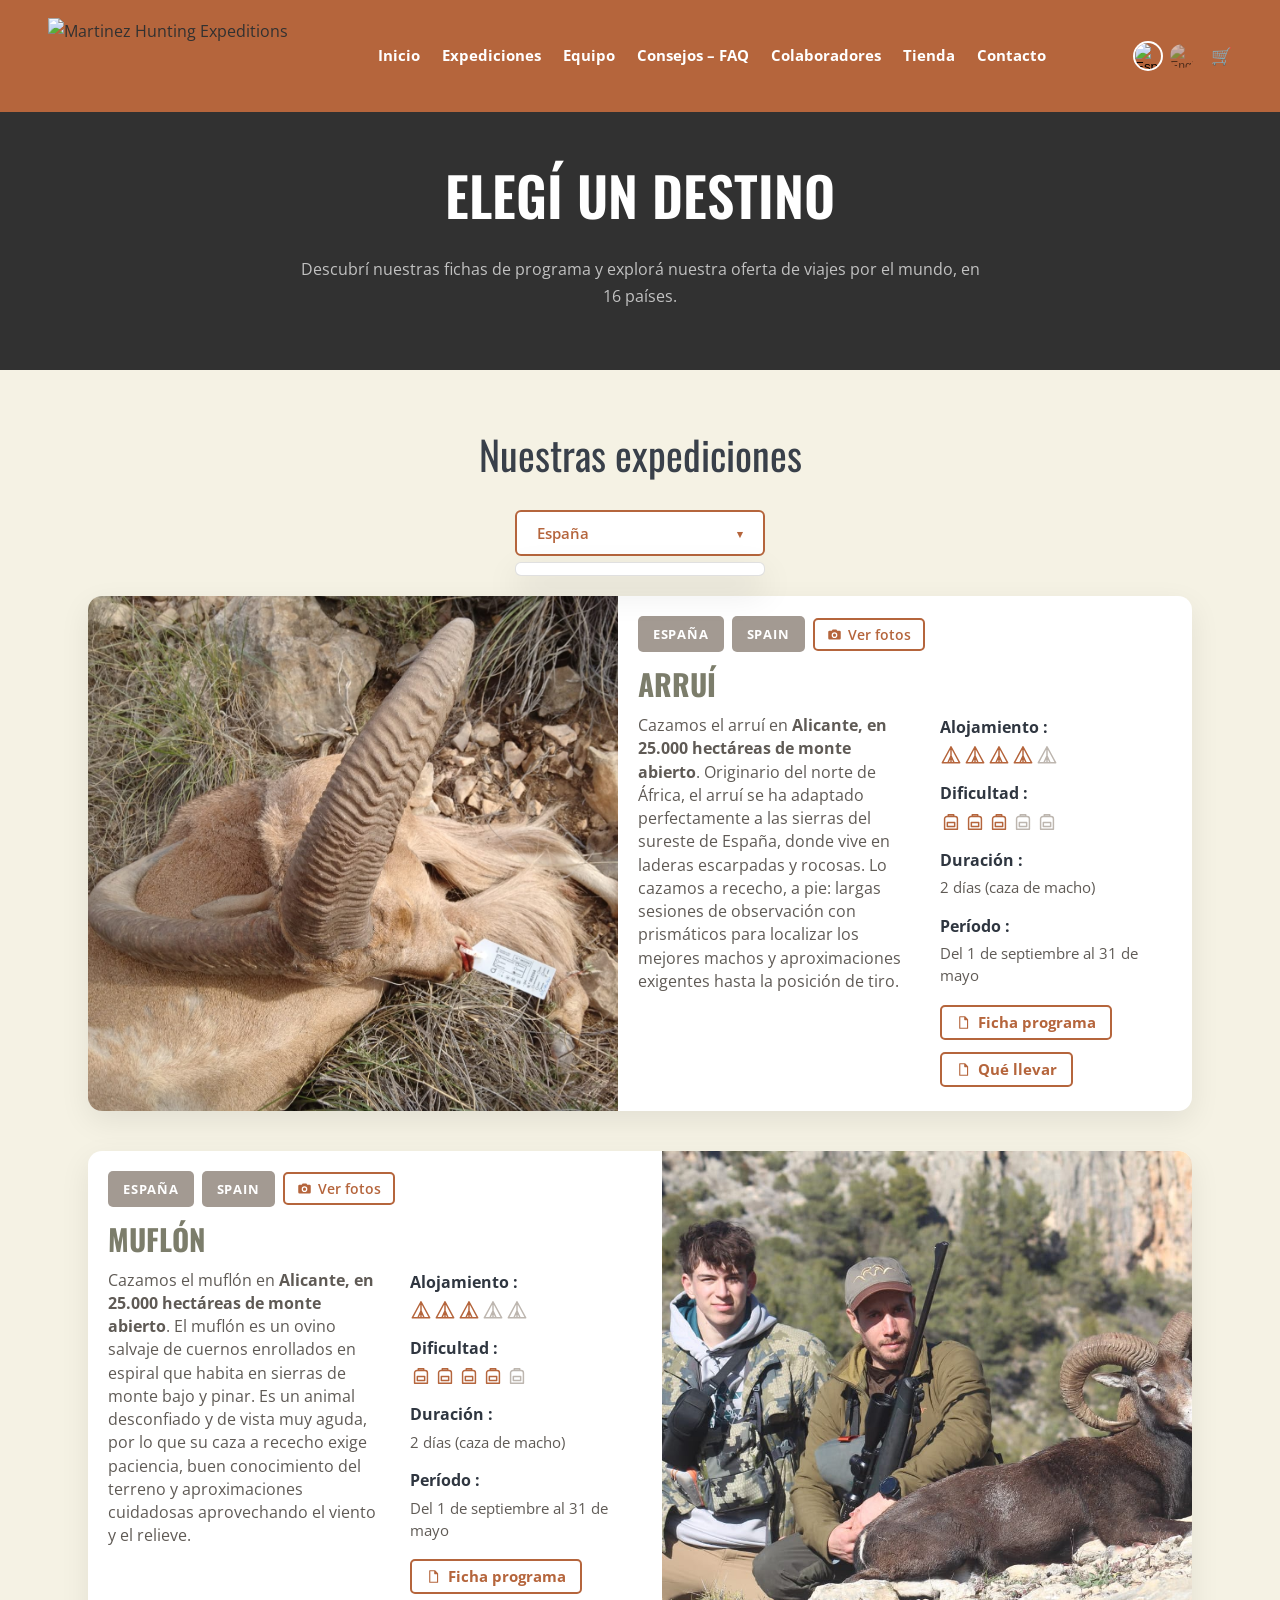
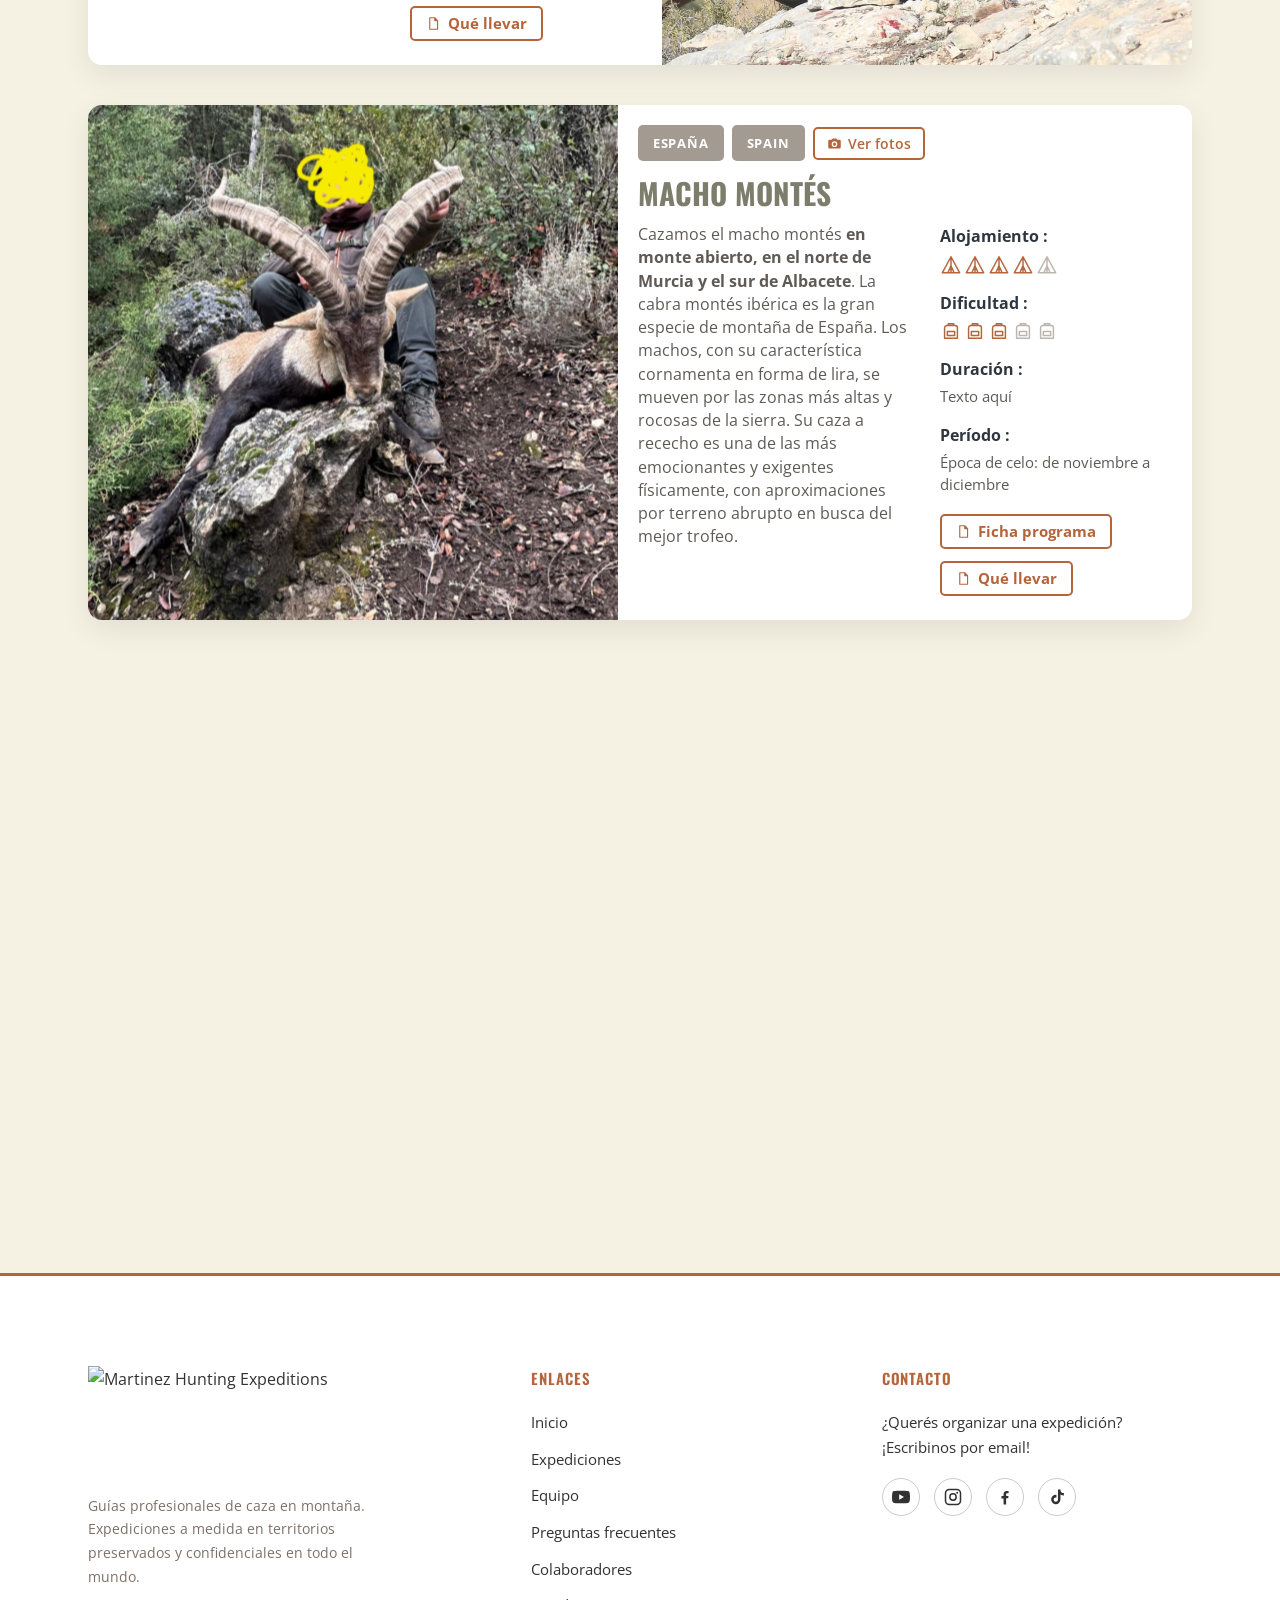
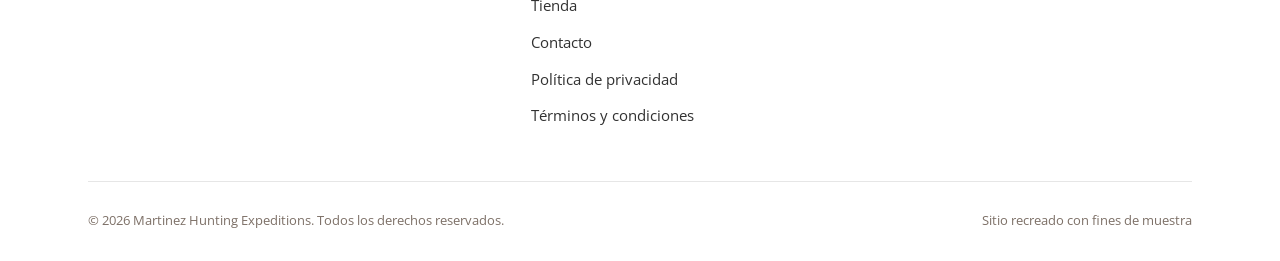
==== commit f31d4f50: "Visor de fotos al pulsar "Ver fotos" en cada expedición Co-Authored-By: Claude Opus 5.5 <noreply@ant" ====
--- a/expeditions.html
+++ b/expeditions.html
@@ -65,10 +65,10 @@
         </div>
 
         <div class="expeditions__grid" id="expGrid">
-            <article class="exp-card reveal" data-country="espana"><div class="exp-card__media"><img src="assets/img/arrui.jpeg" alt="Arruí" loading="lazy" style="object-position:45% 45%"></div><div class="exp-card__body"><div class="exp-card__top"><span class="exp-card__country" data-lang-block="es">España</span><span class="exp-card__country" data-lang-block="en" hidden>Spain</span><button type="button" class="exp-card__photos"><svg viewBox="0 0 24 24" width="15" height="15" aria-hidden="true"><path fill="currentColor" d="M9 4 7.6 6H4a2 2 0 0 0-2 2v10a2 2 0 0 0 2 2h16a2 2 0 0 0 2-2V8a2 2 0 0 0-2-2h-3.6L15 4H9Zm3 4.5a4.5 4.5 0 1 1 0 9 4.5 4.5 0 0 1 0-9Zm0 2a2.5 2.5 0 1 0 0 5 2.5 2.5 0 0 0 0-5Z"/></svg> <span data-i18n="exp.viewPhotos">Ver fotos</span></button></div><h3 data-lang-block="es">Arruí</h3><h3 data-lang-block="en" hidden>Aoudad</h3><div class="exp-card__cols"><div class="exp-card__main"><p class="exp-card__desc" data-lang-block="es">Cazamos el arruí en <strong>Alicante, en 25.000 hectáreas de monte abierto</strong>. Originario del norte de África, el arruí se ha adaptado perfectamente a las sierras del sureste de España, donde vive en laderas escarpadas y rocosas. Lo cazamos a rececho, a pie: largas sesiones de observación con prismáticos para localizar los mejores machos y aproximaciones exigentes hasta la posición de tiro.</p><p class="exp-card__desc" data-lang-block="en" hidden>We hunt aoudad in <strong>Alicante, across 25,000 hectares of open mountain land</strong>. Native to North Africa, the aoudad has adapted perfectly to the mountain ranges of south-eastern Spain, where it lives on steep, rocky slopes. We hunt it by stalking, on foot: long glassing sessions to locate the best rams, followed by demanding approaches to the shooting position.</p></div><div class="exp-card__side"><div class="exp-card__stat"><span class="exp-card__stat-label" data-i18n="exp.stay">Alojamiento</span><div class="exp-rating"><span class="is-on"><svg viewBox="0 0 24 24" aria-hidden="true"><path d="M12 3 2.5 20.5h19L12 3Zm0 0v17.5M8.6 20.5 12 13l3.4 7.5" fill="none" stroke="currentColor" stroke-width="1.6" stroke-linejoin="round"/></svg></span><span class="is-on"><svg viewBox="0 0 24 24" aria-hidden="true"><path d="M12 3 2.5 20.5h19L12 3Zm0 0v17.5M8.6 20.5 12 13l3.4 7.5" fill="none" stroke="currentColor" stroke-width="1.6" stroke-linejoin="round"/></svg></span><span class="is-on"><svg viewBox="0 0 24 24" aria-hidden="true"><path d="M12 3 2.5 20.5h19L12 3Zm0 0v17.5M8.6 20.5 12 13l3.4 7.5" fill="none" stroke="currentColor" stroke-width="1.6" stroke-linejoin="round"/></svg></span><span class="is-on"><svg viewBox="0 0 24 24" aria-hidden="true"><path d="M12 3 2.5 20.5h19L12 3Zm0 0v17.5M8.6 20.5 12 13l3.4 7.5" fill="none" stroke="currentColor" stroke-width="1.6" stroke-linejoin="round"/></svg></span><span><svg viewBox="0 0 24 24" aria-hidden="true"><path d="M12 3 2.5 20.5h19L12 3Zm0 0v17.5M8.6 20.5 12 13l3.4 7.5" fill="none" stroke="currentColor" stroke-width="1.6" stroke-linejoin="round"/></svg></span></div></div><div class="exp-card__stat"><span class="exp-card__stat-label" data-i18n="exp.difficulty">Dificultad</span><div class="exp-rating"><span class="is-on"><svg viewBox="0 0 24 24" aria-hidden="true"><path d="M9 6V4.2h6V6M7.5 6h9A2.5 2.5 0 0 1 19 8.5V20H5V8.5A2.5 2.5 0 0 1 7.5 6ZM8 12.5h8V17H8Z" fill="none" stroke="currentColor" stroke-width="1.6" stroke-linejoin="round"/></svg></span><span class="is-on"><svg viewBox="0 0 24 24" aria-hidden="true"><path d="M9 6V4.2h6V6M7.5 6h9A2.5 2.5 0 0 1 19 8.5V20H5V8.5A2.5 2.5 0 0 1 7.5 6ZM8 12.5h8V17H8Z" fill="none" stroke="currentColor" stroke-width="1.6" stroke-linejoin="round"/></svg></span><span class="is-on"><svg viewBox="0 0 24 24" aria-hidden="true"><path d="M9 6V4.2h6V6M7.5 6h9A2.5 2.5 0 0 1 19 8.5V20H5V8.5A2.5 2.5 0 0 1 7.5 6ZM8 12.5h8V17H8Z" fill="none" stroke="currentColor" stroke-width="1.6" stroke-linejoin="round"/></svg></span><span><svg viewBox="0 0 24 24" aria-hidden="true"><path d="M9 6V4.2h6V6M7.5 6h9A2.5 2.5 0 0 1 19 8.5V20H5V8.5A2.5 2.5 0 0 1 7.5 6ZM8 12.5h8V17H8Z" fill="none" stroke="currentColor" stroke-width="1.6" stroke-linejoin="round"/></svg></span><span><svg viewBox="0 0 24 24" aria-hidden="true"><path d="M9 6V4.2h6V6M7.5 6h9A2.5 2.5 0 0 1 19 8.5V20H5V8.5A2.5 2.5 0 0 1 7.5 6ZM8 12.5h8V17H8Z" fill="none" stroke="currentColor" stroke-width="1.6" stroke-linejoin="round"/></svg></span></div></div><div class="exp-card__stat"><span class="exp-card__stat-label" data-i18n="exp.duration">Duración</span><span class="exp-card__stat-value" data-lang-block="es">2 días (caza de macho)</span><span class="exp-card__stat-value" data-lang-block="en" hidden>2 days (male hunt)</span></div><div class="exp-card__stat"><span class="exp-card__stat-label" data-i18n="exp.period">Período</span><span class="exp-card__stat-value" data-lang-block="es">Del 1 de septiembre al 31 de mayo</span><span class="exp-card__stat-value" data-lang-block="en" hidden>From 1 September to 31 May</span></div><div class="exp-card__actions"><button type="button" class="btn btn--outline"><svg viewBox="0 0 24 24" width="15" height="15" aria-hidden="true"><path d="M6 2.8h8l4.5 4.5v13.9H6ZM14 2.8v4.5h4.5" fill="none" stroke="currentColor" stroke-width="1.8" stroke-linejoin="round"/></svg> <span data-i18n="exp.programSheet">Ficha programa</span></button><button type="button" class="btn btn--outline"><svg viewBox="0 0 24 24" width="15" height="15" aria-hidden="true"><path d="M6 2.8h8l4.5 4.5v13.9H6ZM14 2.8v4.5h4.5" fill="none" stroke="currentColor" stroke-width="1.8" stroke-linejoin="round"/></svg> <span data-i18n="exp.takeAway">Qué llevar</span></button></div></div></div></div></article>
-            <article class="exp-card reveal" data-country="espana"><div class="exp-card__media"><img src="assets/img/muflon.jpeg" alt="Muflón" loading="lazy" style="object-position:60% 50%"></div><div class="exp-card__body"><div class="exp-card__top"><span class="exp-card__country" data-lang-block="es">España</span><span class="exp-card__country" data-lang-block="en" hidden>Spain</span><button type="button" class="exp-card__photos"><svg viewBox="0 0 24 24" width="15" height="15" aria-hidden="true"><path fill="currentColor" d="M9 4 7.6 6H4a2 2 0 0 0-2 2v10a2 2 0 0 0 2 2h16a2 2 0 0 0 2-2V8a2 2 0 0 0-2-2h-3.6L15 4H9Zm3 4.5a4.5 4.5 0 1 1 0 9 4.5 4.5 0 0 1 0-9Zm0 2a2.5 2.5 0 1 0 0 5 2.5 2.5 0 0 0 0-5Z"/></svg> <span data-i18n="exp.viewPhotos">Ver fotos</span></button></div><h3 data-lang-block="es">Muflón</h3><h3 data-lang-block="en" hidden>Mouflon</h3><div class="exp-card__cols"><div class="exp-card__main"><p class="exp-card__desc" data-lang-block="es">Cazamos el muflón en <strong>Alicante, en 25.000 hectáreas de monte abierto</strong>. El muflón es un ovino salvaje de cuernos enrollados en espiral que habita en sierras de monte bajo y pinar. Es un animal desconfiado y de vista muy aguda, por lo que su caza a rececho exige paciencia, buen conocimiento del terreno y aproximaciones cuidadosas aprovechando el viento y el relieve.</p><p class="exp-card__desc" data-lang-block="en" hidden>We hunt mouflon in <strong>Alicante, across 25,000 hectares of open mountain land</strong>. The mouflon is a wild sheep with spiral-curled horns that lives in mountains covered with scrub and pine forest. It is wary and has very keen eyesight, so stalking it requires patience, good knowledge of the terrain and careful approaches using the wind and the lie of the land.</p></div><div class="exp-card__side"><div class="exp-card__stat"><span class="exp-card__stat-label" data-i18n="exp.stay">Alojamiento</span><div class="exp-rating"><span class="is-on"><svg viewBox="0 0 24 24" aria-hidden="true"><path d="M12 3 2.5 20.5h19L12 3Zm0 0v17.5M8.6 20.5 12 13l3.4 7.5" fill="none" stroke="currentColor" stroke-width="1.6" stroke-linejoin="round"/></svg></span><span class="is-on"><svg viewBox="0 0 24 24" aria-hidden="true"><path d="M12 3 2.5 20.5h19L12 3Zm0 0v17.5M8.6 20.5 12 13l3.4 7.5" fill="none" stroke="currentColor" stroke-width="1.6" stroke-linejoin="round"/></svg></span><span class="is-on"><svg viewBox="0 0 24 24" aria-hidden="true"><path d="M12 3 2.5 20.5h19L12 3Zm0 0v17.5M8.6 20.5 12 13l3.4 7.5" fill="none" stroke="currentColor" stroke-width="1.6" stroke-linejoin="round"/></svg></span><span><svg viewBox="0 0 24 24" aria-hidden="true"><path d="M12 3 2.5 20.5h19L12 3Zm0 0v17.5M8.6 20.5 12 13l3.4 7.5" fill="none" stroke="currentColor" stroke-width="1.6" stroke-linejoin="round"/></svg></span><span><svg viewBox="0 0 24 24" aria-hidden="true"><path d="M12 3 2.5 20.5h19L12 3Zm0 0v17.5M8.6 20.5 12 13l3.4 7.5" fill="none" stroke="currentColor" stroke-width="1.6" stroke-linejoin="round"/></svg></span></div></div><div class="exp-card__stat"><span class="exp-card__stat-label" data-i18n="exp.difficulty">Dificultad</span><div class="exp-rating"><span class="is-on"><svg viewBox="0 0 24 24" aria-hidden="true"><path d="M9 6V4.2h6V6M7.5 6h9A2.5 2.5 0 0 1 19 8.5V20H5V8.5A2.5 2.5 0 0 1 7.5 6ZM8 12.5h8V17H8Z" fill="none" stroke="currentColor" stroke-width="1.6" stroke-linejoin="round"/></svg></span><span class="is-on"><svg viewBox="0 0 24 24" aria-hidden="true"><path d="M9 6V4.2h6V6M7.5 6h9A2.5 2.5 0 0 1 19 8.5V20H5V8.5A2.5 2.5 0 0 1 7.5 6ZM8 12.5h8V17H8Z" fill="none" stroke="currentColor" stroke-width="1.6" stroke-linejoin="round"/></svg></span><span class="is-on"><svg viewBox="0 0 24 24" aria-hidden="true"><path d="M9 6V4.2h6V6M7.5 6h9A2.5 2.5 0 0 1 19 8.5V20H5V8.5A2.5 2.5 0 0 1 7.5 6ZM8 12.5h8V17H8Z" fill="none" stroke="currentColor" stroke-width="1.6" stroke-linejoin="round"/></svg></span><span class="is-on"><svg viewBox="0 0 24 24" aria-hidden="true"><path d="M9 6V4.2h6V6M7.5 6h9A2.5 2.5 0 0 1 19 8.5V20H5V8.5A2.5 2.5 0 0 1 7.5 6ZM8 12.5h8V17H8Z" fill="none" stroke="currentColor" stroke-width="1.6" stroke-linejoin="round"/></svg></span><span><svg viewBox="0 0 24 24" aria-hidden="true"><path d="M9 6V4.2h6V6M7.5 6h9A2.5 2.5 0 0 1 19 8.5V20H5V8.5A2.5 2.5 0 0 1 7.5 6ZM8 12.5h8V17H8Z" fill="none" stroke="currentColor" stroke-width="1.6" stroke-linejoin="round"/></svg></span></div></div><div class="exp-card__stat"><span class="exp-card__stat-label" data-i18n="exp.duration">Duración</span><span class="exp-card__stat-value" data-lang-block="es">2 días (caza de macho)</span><span class="exp-card__stat-value" data-lang-block="en" hidden>2 days (male hunt)</span></div><div class="exp-card__stat"><span class="exp-card__stat-label" data-i18n="exp.period">Período</span><span class="exp-card__stat-value" data-lang-block="es">Del 1 de septiembre al 31 de mayo</span><span class="exp-card__stat-value" data-lang-block="en" hidden>From 1 September to 31 May</span></div><div class="exp-card__actions"><button type="button" class="btn btn--outline"><svg viewBox="0 0 24 24" width="15" height="15" aria-hidden="true"><path d="M6 2.8h8l4.5 4.5v13.9H6ZM14 2.8v4.5h4.5" fill="none" stroke="currentColor" stroke-width="1.8" stroke-linejoin="round"/></svg> <span data-i18n="exp.programSheet">Ficha programa</span></button><button type="button" class="btn btn--outline"><svg viewBox="0 0 24 24" width="15" height="15" aria-hidden="true"><path d="M6 2.8h8l4.5 4.5v13.9H6ZM14 2.8v4.5h4.5" fill="none" stroke="currentColor" stroke-width="1.8" stroke-linejoin="round"/></svg> <span data-i18n="exp.takeAway">Qué llevar</span></button></div></div></div></div></article>
-            <article class="exp-card reveal" data-country="espana"><div class="exp-card__media"><img src="assets/img/macho-montes.jpeg" alt="Macho montés" loading="lazy" style="object-position:50% 50%"></div><div class="exp-card__body"><div class="exp-card__top"><span class="exp-card__country" data-lang-block="es">España</span><span class="exp-card__country" data-lang-block="en" hidden>Spain</span><button type="button" class="exp-card__photos"><svg viewBox="0 0 24 24" width="15" height="15" aria-hidden="true"><path fill="currentColor" d="M9 4 7.6 6H4a2 2 0 0 0-2 2v10a2 2 0 0 0 2 2h16a2 2 0 0 0 2-2V8a2 2 0 0 0-2-2h-3.6L15 4H9Zm3 4.5a4.5 4.5 0 1 1 0 9 4.5 4.5 0 0 1 0-9Zm0 2a2.5 2.5 0 1 0 0 5 2.5 2.5 0 0 0 0-5Z"/></svg> <span data-i18n="exp.viewPhotos">Ver fotos</span></button></div><h3 data-lang-block="es">Macho montés</h3><h3 data-lang-block="en" hidden>Spanish Ibex</h3><div class="exp-card__cols"><div class="exp-card__main"><p class="exp-card__desc" data-lang-block="es">Cazamos el macho montés <strong>en monte abierto, en el norte de Murcia y el sur de Albacete</strong>. La cabra montés ibérica es la gran especie de montaña de España. Los machos, con su característica cornamenta en forma de lira, se mueven por las zonas más altas y rocosas de la sierra. Su caza a rececho es una de las más emocionantes y exigentes físicamente, con aproximaciones por terreno abrupto en busca del mejor trofeo.</p><p class="exp-card__desc" data-lang-block="en" hidden>We hunt Spanish ibex <strong>on open mountain land in northern Murcia and southern Albacete</strong>. The Iberian ibex is Spain's great mountain species. The males, with their characteristic lyre-shaped horns, roam the highest and rockiest parts of the mountains. Stalking them is one of the most exciting and physically demanding hunts, with approaches over rugged terrain in search of the best trophy.</p></div><div class="exp-card__side"><div class="exp-card__stat"><span class="exp-card__stat-label" data-i18n="exp.stay">Alojamiento</span><div class="exp-rating"><span class="is-on"><svg viewBox="0 0 24 24" aria-hidden="true"><path d="M12 3 2.5 20.5h19L12 3Zm0 0v17.5M8.6 20.5 12 13l3.4 7.5" fill="none" stroke="currentColor" stroke-width="1.6" stroke-linejoin="round"/></svg></span><span class="is-on"><svg viewBox="0 0 24 24" aria-hidden="true"><path d="M12 3 2.5 20.5h19L12 3Zm0 0v17.5M8.6 20.5 12 13l3.4 7.5" fill="none" stroke="currentColor" stroke-width="1.6" stroke-linejoin="round"/></svg></span><span class="is-on"><svg viewBox="0 0 24 24" aria-hidden="true"><path d="M12 3 2.5 20.5h19L12 3Zm0 0v17.5M8.6 20.5 12 13l3.4 7.5" fill="none" stroke="currentColor" stroke-width="1.6" stroke-linejoin="round"/></svg></span><span class="is-on"><svg viewBox="0 0 24 24" aria-hidden="true"><path d="M12 3 2.5 20.5h19L12 3Zm0 0v17.5M8.6 20.5 12 13l3.4 7.5" fill="none" stroke="currentColor" stroke-width="1.6" stroke-linejoin="round"/></svg></span><span><svg viewBox="0 0 24 24" aria-hidden="true"><path d="M12 3 2.5 20.5h19L12 3Zm0 0v17.5M8.6 20.5 12 13l3.4 7.5" fill="none" stroke="currentColor" stroke-width="1.6" stroke-linejoin="round"/></svg></span></div></div><div class="exp-card__stat"><span class="exp-card__stat-label" data-i18n="exp.difficulty">Dificultad</span><div class="exp-rating"><span class="is-on"><svg viewBox="0 0 24 24" aria-hidden="true"><path d="M9 6V4.2h6V6M7.5 6h9A2.5 2.5 0 0 1 19 8.5V20H5V8.5A2.5 2.5 0 0 1 7.5 6ZM8 12.5h8V17H8Z" fill="none" stroke="currentColor" stroke-width="1.6" stroke-linejoin="round"/></svg></span><span class="is-on"><svg viewBox="0 0 24 24" aria-hidden="true"><path d="M9 6V4.2h6V6M7.5 6h9A2.5 2.5 0 0 1 19 8.5V20H5V8.5A2.5 2.5 0 0 1 7.5 6ZM8 12.5h8V17H8Z" fill="none" stroke="currentColor" stroke-width="1.6" stroke-linejoin="round"/></svg></span><span class="is-on"><svg viewBox="0 0 24 24" aria-hidden="true"><path d="M9 6V4.2h6V6M7.5 6h9A2.5 2.5 0 0 1 19 8.5V20H5V8.5A2.5 2.5 0 0 1 7.5 6ZM8 12.5h8V17H8Z" fill="none" stroke="currentColor" stroke-width="1.6" stroke-linejoin="round"/></svg></span><span><svg viewBox="0 0 24 24" aria-hidden="true"><path d="M9 6V4.2h6V6M7.5 6h9A2.5 2.5 0 0 1 19 8.5V20H5V8.5A2.5 2.5 0 0 1 7.5 6ZM8 12.5h8V17H8Z" fill="none" stroke="currentColor" stroke-width="1.6" stroke-linejoin="round"/></svg></span><span><svg viewBox="0 0 24 24" aria-hidden="true"><path d="M9 6V4.2h6V6M7.5 6h9A2.5 2.5 0 0 1 19 8.5V20H5V8.5A2.5 2.5 0 0 1 7.5 6ZM8 12.5h8V17H8Z" fill="none" stroke="currentColor" stroke-width="1.6" stroke-linejoin="round"/></svg></span></div></div><div class="exp-card__stat"><span class="exp-card__stat-label" data-i18n="exp.duration">Duración</span><span class="exp-card__stat-value">Texto aquí</span></div><div class="exp-card__stat"><span class="exp-card__stat-label" data-i18n="exp.period">Período</span><span class="exp-card__stat-value" data-lang-block="es">Época de celo: de noviembre a diciembre</span><span class="exp-card__stat-value" data-lang-block="en" hidden>Rut season: November to December</span></div><div class="exp-card__actions"><button type="button" class="btn btn--outline"><svg viewBox="0 0 24 24" width="15" height="15" aria-hidden="true"><path d="M6 2.8h8l4.5 4.5v13.9H6ZM14 2.8v4.5h4.5" fill="none" stroke="currentColor" stroke-width="1.8" stroke-linejoin="round"/></svg> <span data-i18n="exp.programSheet">Ficha programa</span></button><button type="button" class="btn btn--outline"><svg viewBox="0 0 24 24" width="15" height="15" aria-hidden="true"><path d="M6 2.8h8l4.5 4.5v13.9H6ZM14 2.8v4.5h4.5" fill="none" stroke="currentColor" stroke-width="1.8" stroke-linejoin="round"/></svg> <span data-i18n="exp.takeAway">Qué llevar</span></button></div></div></div></div></article>
-            <article class="exp-card reveal" data-country="espana"><div class="exp-card__media"><img src="assets/img/gamo.jpeg" alt="Gamo" loading="lazy" style="object-position:50% 62%"></div><div class="exp-card__body"><div class="exp-card__top"><span class="exp-card__country" data-lang-block="es">España</span><span class="exp-card__country" data-lang-block="en" hidden>Spain</span><button type="button" class="exp-card__photos"><svg viewBox="0 0 24 24" width="15" height="15" aria-hidden="true"><path fill="currentColor" d="M9 4 7.6 6H4a2 2 0 0 0-2 2v10a2 2 0 0 0 2 2h16a2 2 0 0 0 2-2V8a2 2 0 0 0-2-2h-3.6L15 4H9Zm3 4.5a4.5 4.5 0 1 1 0 9 4.5 4.5 0 0 1 0-9Zm0 2a2.5 2.5 0 1 0 0 5 2.5 2.5 0 0 0 0-5Z"/></svg> <span data-i18n="exp.viewPhotos">Ver fotos</span></button></div><h3 data-lang-block="es">Gamo</h3><h3 data-lang-block="en" hidden>Fallow Deer</h3><div class="exp-card__cols"><div class="exp-card__main"><p class="exp-card__desc" data-lang-block="es">Cazamos el gamo en <strong>Madrid, en una finca de 3.500 hectáreas valladas</strong>. El gamo es un cérvido de tamaño medio, fácil de reconocer por las astas en forma de pala de los machos, que vive en zonas de bosque, monte y dehesa. Se caza a rececho o en espera, y la época de la ronca, en otoño, es un momento especialmente atractivo para salir a buscar los mejores machos.</p><p class="exp-card__desc" data-lang-block="en" hidden>We hunt fallow deer in <strong>Madrid, on a 3,500-hectare fenced estate</strong>. The fallow deer is a medium-sized deer, easy to recognise by the palmate antlers of the bucks, that lives in woodland, scrub and open oak pasture. It is hunted by stalking or from a stand, and the rut in autumn is a particularly exciting time to go after the best bucks.</p></div><div class="exp-card__side"><div class="exp-card__stat"><span class="exp-card__stat-label" data-i18n="exp.stay">Alojamiento</span><div class="exp-rating"><span class="is-on"><svg viewBox="0 0 24 24" aria-hidden="true"><path d="M12 3 2.5 20.5h19L12 3Zm0 0v17.5M8.6 20.5 12 13l3.4 7.5" fill="none" stroke="currentColor" stroke-width="1.6" stroke-linejoin="round"/></svg></span><span class="is-on"><svg viewBox="0 0 24 24" aria-hidden="true"><path d="M12 3 2.5 20.5h19L12 3Zm0 0v17.5M8.6 20.5 12 13l3.4 7.5" fill="none" stroke="currentColor" stroke-width="1.6" stroke-linejoin="round"/></svg></span><span class="is-on"><svg viewBox="0 0 24 24" aria-hidden="true"><path d="M12 3 2.5 20.5h19L12 3Zm0 0v17.5M8.6 20.5 12 13l3.4 7.5" fill="none" stroke="currentColor" stroke-width="1.6" stroke-linejoin="round"/></svg></span><span><svg viewBox="0 0 24 24" aria-hidden="true"><path d="M12 3 2.5 20.5h19L12 3Zm0 0v17.5M8.6 20.5 12 13l3.4 7.5" fill="none" stroke="currentColor" stroke-width="1.6" stroke-linejoin="round"/></svg></span><span><svg viewBox="0 0 24 24" aria-hidden="true"><path d="M12 3 2.5 20.5h19L12 3Zm0 0v17.5M8.6 20.5 12 13l3.4 7.5" fill="none" stroke="currentColor" stroke-width="1.6" stroke-linejoin="round"/></svg></span></div></div><div class="exp-card__stat"><span class="exp-card__stat-label" data-i18n="exp.difficulty">Dificultad</span><div class="exp-rating"><span class="is-on"><svg viewBox="0 0 24 24" aria-hidden="true"><path d="M9 6V4.2h6V6M7.5 6h9A2.5 2.5 0 0 1 19 8.5V20H5V8.5A2.5 2.5 0 0 1 7.5 6ZM8 12.5h8V17H8Z" fill="none" stroke="currentColor" stroke-width="1.6" stroke-linejoin="round"/></svg></span><span class="is-on"><svg viewBox="0 0 24 24" aria-hidden="true"><path d="M9 6V4.2h6V6M7.5 6h9A2.5 2.5 0 0 1 19 8.5V20H5V8.5A2.5 2.5 0 0 1 7.5 6ZM8 12.5h8V17H8Z" fill="none" stroke="currentColor" stroke-width="1.6" stroke-linejoin="round"/></svg></span><span><svg viewBox="0 0 24 24" aria-hidden="true"><path d="M9 6V4.2h6V6M7.5 6h9A2.5 2.5 0 0 1 19 8.5V20H5V8.5A2.5 2.5 0 0 1 7.5 6ZM8 12.5h8V17H8Z" fill="none" stroke="currentColor" stroke-width="1.6" stroke-linejoin="round"/></svg></span><span><svg viewBox="0 0 24 24" aria-hidden="true"><path d="M9 6V4.2h6V6M7.5 6h9A2.5 2.5 0 0 1 19 8.5V20H5V8.5A2.5 2.5 0 0 1 7.5 6ZM8 12.5h8V17H8Z" fill="none" stroke="currentColor" stroke-width="1.6" stroke-linejoin="round"/></svg></span><span><svg viewBox="0 0 24 24" aria-hidden="true"><path d="M9 6V4.2h6V6M7.5 6h9A2.5 2.5 0 0 1 19 8.5V20H5V8.5A2.5 2.5 0 0 1 7.5 6ZM8 12.5h8V17H8Z" fill="none" stroke="currentColor" stroke-width="1.6" stroke-linejoin="round"/></svg></span></div></div><div class="exp-card__stat"><span class="exp-card__stat-label" data-i18n="exp.duration">Duración</span><span class="exp-card__stat-value" data-lang-block="es">1 día (recomendable 2 días)</span><span class="exp-card__stat-value" data-lang-block="en" hidden>1 day (2 days recommended)</span></div><div class="exp-card__stat"><span class="exp-card__stat-label" data-i18n="exp.period">Período</span><span class="exp-card__stat-value" data-lang-block="es">De septiembre a febrero</span><span class="exp-card__stat-value" data-lang-block="en" hidden>September to February</span></div><div class="exp-card__actions"><button type="button" class="btn btn--outline"><svg viewBox="0 0 24 24" width="15" height="15" aria-hidden="true"><path d="M6 2.8h8l4.5 4.5v13.9H6ZM14 2.8v4.5h4.5" fill="none" stroke="currentColor" stroke-width="1.8" stroke-linejoin="round"/></svg> <span data-i18n="exp.programSheet">Ficha programa</span></button><button type="button" class="btn btn--outline"><svg viewBox="0 0 24 24" width="15" height="15" aria-hidden="true"><path d="M6 2.8h8l4.5 4.5v13.9H6ZM14 2.8v4.5h4.5" fill="none" stroke="currentColor" stroke-width="1.8" stroke-linejoin="round"/></svg> <span data-i18n="exp.takeAway">Qué llevar</span></button></div></div></div></div></article>
+            <article class="exp-card reveal" data-country="espana"><div class="exp-card__media"><img src="assets/img/arrui.jpeg" alt="Arruí" loading="lazy" style="object-position:45% 45%"></div><div class="exp-card__body"><div class="exp-card__top"><span class="exp-card__country" data-lang-block="es">España</span><span class="exp-card__country" data-lang-block="en" hidden>Spain</span><button type="button" class="exp-card__photos"><svg viewBox="0 0 24 24" width="15" height="15" aria-hidden="true"><path fill="currentColor" d="M9 4 7.6 6H4a2 2 0 0 0-2 2v10a2 2 0 0 0 2 2h16a2 2 0 0 0 2-2V8a2 2 0 0 0-2-2h-3.6L15 4H9Zm3 4.5a4.5 4.5 0 1 1 0 9 4.5 4.5 0 0 1 0-9Zm0 2a2.5 2.5 0 1 0 0 5 2.5 2.5 0 0 0 0-5Z"/></svg> <span data-i18n="exp.viewPhotos">Ver fotos</span></button></div><h3 data-lang-block="es">Arruí</h3><h3 data-lang-block="en" hidden>Aoudad</h3><div class="exp-card__cols"><div class="exp-card__main"><p class="exp-card__desc" data-lang-block="es">Cazamos el arruí en <strong>Alicante, en 25.000 hectáreas de monte abierto</strong>. Originario del norte de África, el arruí se ha adaptado perfectamente a las sierras del sureste de España, donde vive en laderas escarpadas y rocosas. Lo cazamos a rececho, a pie: largas sesiones de observación con prismáticos para localizar los mejores machos y aproximaciones exigentes hasta la posición de tiro.</p><p class="exp-card__desc" data-lang-block="en" hidden>We hunt aoudad in <strong>Alicante, across 25,000 hectares of open mountain land</strong>. Native to North Africa, the aoudad has adapted perfectly to the mountain ranges of south-eastern Spain, where it lives on steep, rocky slopes. We hunt it by stalking, on foot: long glassing sessions to locate the best rams, followed by demanding approaches to the shooting position.</p></div><div class="exp-card__side"><div class="exp-card__stat"><span class="exp-card__stat-label" data-i18n="exp.stay">Alojamiento</span><div class="exp-rating"><span class="is-on"><svg viewBox="0 0 24 24" aria-hidden="true"><path d="M12 3 2.5 20.5h19L12 3Zm0 0v17.5M8.6 20.5 12 13l3.4 7.5" fill="none" stroke="currentColor" stroke-width="1.6" stroke-linejoin="round"/></svg></span><span class="is-on"><svg viewBox="0 0 24 24" aria-hidden="true"><path d="M12 3 2.5 20.5h19L12 3Zm0 0v17.5M8.6 20.5 12 13l3.4 7.5" fill="none" stroke="currentColor" stroke-width="1.6" stroke-linejoin="round"/></svg></span><span class="is-on"><svg viewBox="0 0 24 24" aria-hidden="true"><path d="M12 3 2.5 20.5h19L12 3Zm0 0v17.5M8.6 20.5 12 13l3.4 7.5" fill="none" stroke="currentColor" stroke-width="1.6" stroke-linejoin="round"/></svg></span><span class="is-on"><svg viewBox="0 0 24 24" aria-hidden="true"><path d="M12 3 2.5 20.5h19L12 3Zm0 0v17.5M8.6 20.5 12 13l3.4 7.5" fill="none" stroke="currentColor" stroke-width="1.6" stroke-linejoin="round"/></svg></span><span><svg viewBox="0 0 24 24" aria-hidden="true"><path d="M12 3 2.5 20.5h19L12 3Zm0 0v17.5M8.6 20.5 12 13l3.4 7.5" fill="none" stroke="currentColor" stroke-width="1.6" stroke-linejoin="round"/></svg></span></div></div><div class="exp-card__stat"><span class="exp-card__stat-label" data-i18n="exp.difficulty">Dificultad</span><div class="exp-rating"><span class="is-on"><svg viewBox="0 0 24 24" aria-hidden="true"><path d="M9 6V4.2h6V6M7.5 6h9A2.5 2.5 0 0 1 19 8.5V20H5V8.5A2.5 2.5 0 0 1 7.5 6ZM8 12.5h8V17H8Z" fill="none" stroke="currentColor" stroke-width="1.6" stroke-linejoin="round"/></svg></span><span class="is-on"><svg viewBox="0 0 24 24" aria-hidden="true"><path d="M9 6V4.2h6V6M7.5 6h9A2.5 2.5 0 0 1 19 8.5V20H5V8.5A2.5 2.5 0 0 1 7.5 6ZM8 12.5h8V17H8Z" fill="none" stroke="currentColor" stroke-width="1.6" stroke-linejoin="round"/></svg></span><span class="is-on"><svg viewBox="0 0 24 24" aria-hidden="true"><path d="M9 6V4.2h6V6M7.5 6h9A2.5 2.5 0 0 1 19 8.5V20H5V8.5A2.5 2.5 0 0 1 7.5 6ZM8 12.5h8V17H8Z" fill="none" stroke="currentColor" stroke-width="1.6" stroke-linejoin="round"/></svg></span><span><svg viewBox="0 0 24 24" aria-hidden="true"><path d="M9 6V4.2h6V6M7.5 6h9A2.5 2.5 0 0 1 19 8.5V20H5V8.5A2.5 2.5 0 0 1 7.5 6ZM8 12.5h8V17H8Z" fill="none" stroke="currentColor" stroke-width="1.6" stroke-linejoin="round"/></svg></span><span><svg viewBox="0 0 24 24" aria-hidden="true"><path d="M9 6V4.2h6V6M7.5 6h9A2.5 2.5 0 0 1 19 8.5V20H5V8.5A2.5 2.5 0 0 1 7.5 6ZM8 12.5h8V17H8Z" fill="none" stroke="currentColor" stroke-width="1.6" stroke-linejoin="round"/></svg></span></div></div><div class="exp-card__stat"><span class="exp-card__stat-label" data-i18n="exp.duration">Duración</span><span class="exp-card__stat-value" data-lang-block="es">2 días (caza de macho)</span><span class="exp-card__stat-value" data-lang-block="en" hidden>2 days (male hunt)</span></div><div class="exp-card__stat"><span class="exp-card__stat-label" data-i18n="exp.period">Período</span><span class="exp-card__stat-value" data-lang-block="es">Del 1 de septiembre al 31 de mayo</span><span class="exp-card__stat-value" data-lang-block="en" hidden>From 1 September to 31 May</span></div><div class="exp-card__actions"><button type="button" class="btn btn--outline"><svg viewBox="0 0 24 24" width="15" height="15" aria-hidden="true"><path d="M6 2.8h8l4.5 4.5v13.9H6ZM14 2.8v4.5h4.5" fill="none" stroke="currentColor" stroke-width="1.8" stroke-linejoin="round"/></svg> <span data-i18n="exp.programSheet">Ficha programa</span></button><button type="button" class="btn btn--outline"><svg viewBox="0 0 24 24" width="15" height="15" aria-hidden="true"><path d="M6 2.8h8l4.5 4.5v13.9H6ZM14 2.8v4.5h4.5" fill="none" stroke="currentColor" stroke-width="1.8" stroke-linejoin="round"/></svg> <span data-i18n="exp.takeAway">Qué llevar</span></button></div></div></div></div><div class="exp-card__gallery" hidden><img src="assets/img/arrui.jpeg" alt="Arruí" loading="lazy"></div></article>
+            <article class="exp-card reveal" data-country="espana"><div class="exp-card__media"><img src="assets/img/muflon.jpeg" alt="Muflón" loading="lazy" style="object-position:60% 50%"></div><div class="exp-card__body"><div class="exp-card__top"><span class="exp-card__country" data-lang-block="es">España</span><span class="exp-card__country" data-lang-block="en" hidden>Spain</span><button type="button" class="exp-card__photos"><svg viewBox="0 0 24 24" width="15" height="15" aria-hidden="true"><path fill="currentColor" d="M9 4 7.6 6H4a2 2 0 0 0-2 2v10a2 2 0 0 0 2 2h16a2 2 0 0 0 2-2V8a2 2 0 0 0-2-2h-3.6L15 4H9Zm3 4.5a4.5 4.5 0 1 1 0 9 4.5 4.5 0 0 1 0-9Zm0 2a2.5 2.5 0 1 0 0 5 2.5 2.5 0 0 0 0-5Z"/></svg> <span data-i18n="exp.viewPhotos">Ver fotos</span></button></div><h3 data-lang-block="es">Muflón</h3><h3 data-lang-block="en" hidden>Mouflon</h3><div class="exp-card__cols"><div class="exp-card__main"><p class="exp-card__desc" data-lang-block="es">Cazamos el muflón en <strong>Alicante, en 25.000 hectáreas de monte abierto</strong>. El muflón es un ovino salvaje de cuernos enrollados en espiral que habita en sierras de monte bajo y pinar. Es un animal desconfiado y de vista muy aguda, por lo que su caza a rececho exige paciencia, buen conocimiento del terreno y aproximaciones cuidadosas aprovechando el viento y el relieve.</p><p class="exp-card__desc" data-lang-block="en" hidden>We hunt mouflon in <strong>Alicante, across 25,000 hectares of open mountain land</strong>. The mouflon is a wild sheep with spiral-curled horns that lives in mountains covered with scrub and pine forest. It is wary and has very keen eyesight, so stalking it requires patience, good knowledge of the terrain and careful approaches using the wind and the lie of the land.</p></div><div class="exp-card__side"><div class="exp-card__stat"><span class="exp-card__stat-label" data-i18n="exp.stay">Alojamiento</span><div class="exp-rating"><span class="is-on"><svg viewBox="0 0 24 24" aria-hidden="true"><path d="M12 3 2.5 20.5h19L12 3Zm0 0v17.5M8.6 20.5 12 13l3.4 7.5" fill="none" stroke="currentColor" stroke-width="1.6" stroke-linejoin="round"/></svg></span><span class="is-on"><svg viewBox="0 0 24 24" aria-hidden="true"><path d="M12 3 2.5 20.5h19L12 3Zm0 0v17.5M8.6 20.5 12 13l3.4 7.5" fill="none" stroke="currentColor" stroke-width="1.6" stroke-linejoin="round"/></svg></span><span class="is-on"><svg viewBox="0 0 24 24" aria-hidden="true"><path d="M12 3 2.5 20.5h19L12 3Zm0 0v17.5M8.6 20.5 12 13l3.4 7.5" fill="none" stroke="currentColor" stroke-width="1.6" stroke-linejoin="round"/></svg></span><span><svg viewBox="0 0 24 24" aria-hidden="true"><path d="M12 3 2.5 20.5h19L12 3Zm0 0v17.5M8.6 20.5 12 13l3.4 7.5" fill="none" stroke="currentColor" stroke-width="1.6" stroke-linejoin="round"/></svg></span><span><svg viewBox="0 0 24 24" aria-hidden="true"><path d="M12 3 2.5 20.5h19L12 3Zm0 0v17.5M8.6 20.5 12 13l3.4 7.5" fill="none" stroke="currentColor" stroke-width="1.6" stroke-linejoin="round"/></svg></span></div></div><div class="exp-card__stat"><span class="exp-card__stat-label" data-i18n="exp.difficulty">Dificultad</span><div class="exp-rating"><span class="is-on"><svg viewBox="0 0 24 24" aria-hidden="true"><path d="M9 6V4.2h6V6M7.5 6h9A2.5 2.5 0 0 1 19 8.5V20H5V8.5A2.5 2.5 0 0 1 7.5 6ZM8 12.5h8V17H8Z" fill="none" stroke="currentColor" stroke-width="1.6" stroke-linejoin="round"/></svg></span><span class="is-on"><svg viewBox="0 0 24 24" aria-hidden="true"><path d="M9 6V4.2h6V6M7.5 6h9A2.5 2.5 0 0 1 19 8.5V20H5V8.5A2.5 2.5 0 0 1 7.5 6ZM8 12.5h8V17H8Z" fill="none" stroke="currentColor" stroke-width="1.6" stroke-linejoin="round"/></svg></span><span class="is-on"><svg viewBox="0 0 24 24" aria-hidden="true"><path d="M9 6V4.2h6V6M7.5 6h9A2.5 2.5 0 0 1 19 8.5V20H5V8.5A2.5 2.5 0 0 1 7.5 6ZM8 12.5h8V17H8Z" fill="none" stroke="currentColor" stroke-width="1.6" stroke-linejoin="round"/></svg></span><span class="is-on"><svg viewBox="0 0 24 24" aria-hidden="true"><path d="M9 6V4.2h6V6M7.5 6h9A2.5 2.5 0 0 1 19 8.5V20H5V8.5A2.5 2.5 0 0 1 7.5 6ZM8 12.5h8V17H8Z" fill="none" stroke="currentColor" stroke-width="1.6" stroke-linejoin="round"/></svg></span><span><svg viewBox="0 0 24 24" aria-hidden="true"><path d="M9 6V4.2h6V6M7.5 6h9A2.5 2.5 0 0 1 19 8.5V20H5V8.5A2.5 2.5 0 0 1 7.5 6ZM8 12.5h8V17H8Z" fill="none" stroke="currentColor" stroke-width="1.6" stroke-linejoin="round"/></svg></span></div></div><div class="exp-card__stat"><span class="exp-card__stat-label" data-i18n="exp.duration">Duración</span><span class="exp-card__stat-value" data-lang-block="es">2 días (caza de macho)</span><span class="exp-card__stat-value" data-lang-block="en" hidden>2 days (male hunt)</span></div><div class="exp-card__stat"><span class="exp-card__stat-label" data-i18n="exp.period">Período</span><span class="exp-card__stat-value" data-lang-block="es">Del 1 de septiembre al 31 de mayo</span><span class="exp-card__stat-value" data-lang-block="en" hidden>From 1 September to 31 May</span></div><div class="exp-card__actions"><button type="button" class="btn btn--outline"><svg viewBox="0 0 24 24" width="15" height="15" aria-hidden="true"><path d="M6 2.8h8l4.5 4.5v13.9H6ZM14 2.8v4.5h4.5" fill="none" stroke="currentColor" stroke-width="1.8" stroke-linejoin="round"/></svg> <span data-i18n="exp.programSheet">Ficha programa</span></button><button type="button" class="btn btn--outline"><svg viewBox="0 0 24 24" width="15" height="15" aria-hidden="true"><path d="M6 2.8h8l4.5 4.5v13.9H6ZM14 2.8v4.5h4.5" fill="none" stroke="currentColor" stroke-width="1.8" stroke-linejoin="round"/></svg> <span data-i18n="exp.takeAway">Qué llevar</span></button></div></div></div></div><div class="exp-card__gallery" hidden><img src="assets/img/muflon.jpeg" alt="Muflón" loading="lazy"></div></article>
+            <article class="exp-card reveal" data-country="espana"><div class="exp-card__media"><img src="assets/img/macho-montes.jpeg" alt="Macho montés" loading="lazy" style="object-position:50% 50%"></div><div class="exp-card__body"><div class="exp-card__top"><span class="exp-card__country" data-lang-block="es">España</span><span class="exp-card__country" data-lang-block="en" hidden>Spain</span><button type="button" class="exp-card__photos"><svg viewBox="0 0 24 24" width="15" height="15" aria-hidden="true"><path fill="currentColor" d="M9 4 7.6 6H4a2 2 0 0 0-2 2v10a2 2 0 0 0 2 2h16a2 2 0 0 0 2-2V8a2 2 0 0 0-2-2h-3.6L15 4H9Zm3 4.5a4.5 4.5 0 1 1 0 9 4.5 4.5 0 0 1 0-9Zm0 2a2.5 2.5 0 1 0 0 5 2.5 2.5 0 0 0 0-5Z"/></svg> <span data-i18n="exp.viewPhotos">Ver fotos</span></button></div><h3 data-lang-block="es">Macho montés</h3><h3 data-lang-block="en" hidden>Spanish Ibex</h3><div class="exp-card__cols"><div class="exp-card__main"><p class="exp-card__desc" data-lang-block="es">Cazamos el macho montés <strong>en monte abierto, en el norte de Murcia y el sur de Albacete</strong>. La cabra montés ibérica es la gran especie de montaña de España. Los machos, con su característica cornamenta en forma de lira, se mueven por las zonas más altas y rocosas de la sierra. Su caza a rececho es una de las más emocionantes y exigentes físicamente, con aproximaciones por terreno abrupto en busca del mejor trofeo.</p><p class="exp-card__desc" data-lang-block="en" hidden>We hunt Spanish ibex <strong>on open mountain land in northern Murcia and southern Albacete</strong>. The Iberian ibex is Spain's great mountain species. The males, with their characteristic lyre-shaped horns, roam the highest and rockiest parts of the mountains. Stalking them is one of the most exciting and physically demanding hunts, with approaches over rugged terrain in search of the best trophy.</p></div><div class="exp-card__side"><div class="exp-card__stat"><span class="exp-card__stat-label" data-i18n="exp.stay">Alojamiento</span><div class="exp-rating"><span class="is-on"><svg viewBox="0 0 24 24" aria-hidden="true"><path d="M12 3 2.5 20.5h19L12 3Zm0 0v17.5M8.6 20.5 12 13l3.4 7.5" fill="none" stroke="currentColor" stroke-width="1.6" stroke-linejoin="round"/></svg></span><span class="is-on"><svg viewBox="0 0 24 24" aria-hidden="true"><path d="M12 3 2.5 20.5h19L12 3Zm0 0v17.5M8.6 20.5 12 13l3.4 7.5" fill="none" stroke="currentColor" stroke-width="1.6" stroke-linejoin="round"/></svg></span><span class="is-on"><svg viewBox="0 0 24 24" aria-hidden="true"><path d="M12 3 2.5 20.5h19L12 3Zm0 0v17.5M8.6 20.5 12 13l3.4 7.5" fill="none" stroke="currentColor" stroke-width="1.6" stroke-linejoin="round"/></svg></span><span class="is-on"><svg viewBox="0 0 24 24" aria-hidden="true"><path d="M12 3 2.5 20.5h19L12 3Zm0 0v17.5M8.6 20.5 12 13l3.4 7.5" fill="none" stroke="currentColor" stroke-width="1.6" stroke-linejoin="round"/></svg></span><span><svg viewBox="0 0 24 24" aria-hidden="true"><path d="M12 3 2.5 20.5h19L12 3Zm0 0v17.5M8.6 20.5 12 13l3.4 7.5" fill="none" stroke="currentColor" stroke-width="1.6" stroke-linejoin="round"/></svg></span></div></div><div class="exp-card__stat"><span class="exp-card__stat-label" data-i18n="exp.difficulty">Dificultad</span><div class="exp-rating"><span class="is-on"><svg viewBox="0 0 24 24" aria-hidden="true"><path d="M9 6V4.2h6V6M7.5 6h9A2.5 2.5 0 0 1 19 8.5V20H5V8.5A2.5 2.5 0 0 1 7.5 6ZM8 12.5h8V17H8Z" fill="none" stroke="currentColor" stroke-width="1.6" stroke-linejoin="round"/></svg></span><span class="is-on"><svg viewBox="0 0 24 24" aria-hidden="true"><path d="M9 6V4.2h6V6M7.5 6h9A2.5 2.5 0 0 1 19 8.5V20H5V8.5A2.5 2.5 0 0 1 7.5 6ZM8 12.5h8V17H8Z" fill="none" stroke="currentColor" stroke-width="1.6" stroke-linejoin="round"/></svg></span><span class="is-on"><svg viewBox="0 0 24 24" aria-hidden="true"><path d="M9 6V4.2h6V6M7.5 6h9A2.5 2.5 0 0 1 19 8.5V20H5V8.5A2.5 2.5 0 0 1 7.5 6ZM8 12.5h8V17H8Z" fill="none" stroke="currentColor" stroke-width="1.6" stroke-linejoin="round"/></svg></span><span><svg viewBox="0 0 24 24" aria-hidden="true"><path d="M9 6V4.2h6V6M7.5 6h9A2.5 2.5 0 0 1 19 8.5V20H5V8.5A2.5 2.5 0 0 1 7.5 6ZM8 12.5h8V17H8Z" fill="none" stroke="currentColor" stroke-width="1.6" stroke-linejoin="round"/></svg></span><span><svg viewBox="0 0 24 24" aria-hidden="true"><path d="M9 6V4.2h6V6M7.5 6h9A2.5 2.5 0 0 1 19 8.5V20H5V8.5A2.5 2.5 0 0 1 7.5 6ZM8 12.5h8V17H8Z" fill="none" stroke="currentColor" stroke-width="1.6" stroke-linejoin="round"/></svg></span></div></div><div class="exp-card__stat"><span class="exp-card__stat-label" data-i18n="exp.duration">Duración</span><span class="exp-card__stat-value">Texto aquí</span></div><div class="exp-card__stat"><span class="exp-card__stat-label" data-i18n="exp.period">Período</span><span class="exp-card__stat-value" data-lang-block="es">Época de celo: de noviembre a diciembre</span><span class="exp-card__stat-value" data-lang-block="en" hidden>Rut season: November to December</span></div><div class="exp-card__actions"><button type="button" class="btn btn--outline"><svg viewBox="0 0 24 24" width="15" height="15" aria-hidden="true"><path d="M6 2.8h8l4.5 4.5v13.9H6ZM14 2.8v4.5h4.5" fill="none" stroke="currentColor" stroke-width="1.8" stroke-linejoin="round"/></svg> <span data-i18n="exp.programSheet">Ficha programa</span></button><button type="button" class="btn btn--outline"><svg viewBox="0 0 24 24" width="15" height="15" aria-hidden="true"><path d="M6 2.8h8l4.5 4.5v13.9H6ZM14 2.8v4.5h4.5" fill="none" stroke="currentColor" stroke-width="1.8" stroke-linejoin="round"/></svg> <span data-i18n="exp.takeAway">Qué llevar</span></button></div></div></div></div><div class="exp-card__gallery" hidden><img src="assets/img/macho-montes.jpeg" alt="Macho montés" loading="lazy"></div></article>
+            <article class="exp-card reveal" data-country="espana"><div class="exp-card__media"><img src="assets/img/gamo.jpeg" alt="Gamo" loading="lazy" style="object-position:50% 62%"></div><div class="exp-card__body"><div class="exp-card__top"><span class="exp-card__country" data-lang-block="es">España</span><span class="exp-card__country" data-lang-block="en" hidden>Spain</span><button type="button" class="exp-card__photos"><svg viewBox="0 0 24 24" width="15" height="15" aria-hidden="true"><path fill="currentColor" d="M9 4 7.6 6H4a2 2 0 0 0-2 2v10a2 2 0 0 0 2 2h16a2 2 0 0 0 2-2V8a2 2 0 0 0-2-2h-3.6L15 4H9Zm3 4.5a4.5 4.5 0 1 1 0 9 4.5 4.5 0 0 1 0-9Zm0 2a2.5 2.5 0 1 0 0 5 2.5 2.5 0 0 0 0-5Z"/></svg> <span data-i18n="exp.viewPhotos">Ver fotos</span></button></div><h3 data-lang-block="es">Gamo</h3><h3 data-lang-block="en" hidden>Fallow Deer</h3><div class="exp-card__cols"><div class="exp-card__main"><p class="exp-card__desc" data-lang-block="es">Cazamos el gamo en <strong>Madrid, en una finca de 3.500 hectáreas valladas</strong>. El gamo es un cérvido de tamaño medio, fácil de reconocer por las astas en forma de pala de los machos, que vive en zonas de bosque, monte y dehesa. Se caza a rececho o en espera, y la época de la ronca, en otoño, es un momento especialmente atractivo para salir a buscar los mejores machos.</p><p class="exp-card__desc" data-lang-block="en" hidden>We hunt fallow deer in <strong>Madrid, on a 3,500-hectare fenced estate</strong>. The fallow deer is a medium-sized deer, easy to recognise by the palmate antlers of the bucks, that lives in woodland, scrub and open oak pasture. It is hunted by stalking or from a stand, and the rut in autumn is a particularly exciting time to go after the best bucks.</p></div><div class="exp-card__side"><div class="exp-card__stat"><span class="exp-card__stat-label" data-i18n="exp.stay">Alojamiento</span><div class="exp-rating"><span class="is-on"><svg viewBox="0 0 24 24" aria-hidden="true"><path d="M12 3 2.5 20.5h19L12 3Zm0 0v17.5M8.6 20.5 12 13l3.4 7.5" fill="none" stroke="currentColor" stroke-width="1.6" stroke-linejoin="round"/></svg></span><span class="is-on"><svg viewBox="0 0 24 24" aria-hidden="true"><path d="M12 3 2.5 20.5h19L12 3Zm0 0v17.5M8.6 20.5 12 13l3.4 7.5" fill="none" stroke="currentColor" stroke-width="1.6" stroke-linejoin="round"/></svg></span><span class="is-on"><svg viewBox="0 0 24 24" aria-hidden="true"><path d="M12 3 2.5 20.5h19L12 3Zm0 0v17.5M8.6 20.5 12 13l3.4 7.5" fill="none" stroke="currentColor" stroke-width="1.6" stroke-linejoin="round"/></svg></span><span><svg viewBox="0 0 24 24" aria-hidden="true"><path d="M12 3 2.5 20.5h19L12 3Zm0 0v17.5M8.6 20.5 12 13l3.4 7.5" fill="none" stroke="currentColor" stroke-width="1.6" stroke-linejoin="round"/></svg></span><span><svg viewBox="0 0 24 24" aria-hidden="true"><path d="M12 3 2.5 20.5h19L12 3Zm0 0v17.5M8.6 20.5 12 13l3.4 7.5" fill="none" stroke="currentColor" stroke-width="1.6" stroke-linejoin="round"/></svg></span></div></div><div class="exp-card__stat"><span class="exp-card__stat-label" data-i18n="exp.difficulty">Dificultad</span><div class="exp-rating"><span class="is-on"><svg viewBox="0 0 24 24" aria-hidden="true"><path d="M9 6V4.2h6V6M7.5 6h9A2.5 2.5 0 0 1 19 8.5V20H5V8.5A2.5 2.5 0 0 1 7.5 6ZM8 12.5h8V17H8Z" fill="none" stroke="currentColor" stroke-width="1.6" stroke-linejoin="round"/></svg></span><span class="is-on"><svg viewBox="0 0 24 24" aria-hidden="true"><path d="M9 6V4.2h6V6M7.5 6h9A2.5 2.5 0 0 1 19 8.5V20H5V8.5A2.5 2.5 0 0 1 7.5 6ZM8 12.5h8V17H8Z" fill="none" stroke="currentColor" stroke-width="1.6" stroke-linejoin="round"/></svg></span><span><svg viewBox="0 0 24 24" aria-hidden="true"><path d="M9 6V4.2h6V6M7.5 6h9A2.5 2.5 0 0 1 19 8.5V20H5V8.5A2.5 2.5 0 0 1 7.5 6ZM8 12.5h8V17H8Z" fill="none" stroke="currentColor" stroke-width="1.6" stroke-linejoin="round"/></svg></span><span><svg viewBox="0 0 24 24" aria-hidden="true"><path d="M9 6V4.2h6V6M7.5 6h9A2.5 2.5 0 0 1 19 8.5V20H5V8.5A2.5 2.5 0 0 1 7.5 6ZM8 12.5h8V17H8Z" fill="none" stroke="currentColor" stroke-width="1.6" stroke-linejoin="round"/></svg></span><span><svg viewBox="0 0 24 24" aria-hidden="true"><path d="M9 6V4.2h6V6M7.5 6h9A2.5 2.5 0 0 1 19 8.5V20H5V8.5A2.5 2.5 0 0 1 7.5 6ZM8 12.5h8V17H8Z" fill="none" stroke="currentColor" stroke-width="1.6" stroke-linejoin="round"/></svg></span></div></div><div class="exp-card__stat"><span class="exp-card__stat-label" data-i18n="exp.duration">Duración</span><span class="exp-card__stat-value" data-lang-block="es">1 día (recomendable 2 días)</span><span class="exp-card__stat-value" data-lang-block="en" hidden>1 day (2 days recommended)</span></div><div class="exp-card__stat"><span class="exp-card__stat-label" data-i18n="exp.period">Período</span><span class="exp-card__stat-value" data-lang-block="es">De septiembre a febrero</span><span class="exp-card__stat-value" data-lang-block="en" hidden>September to February</span></div><div class="exp-card__actions"><button type="button" class="btn btn--outline"><svg viewBox="0 0 24 24" width="15" height="15" aria-hidden="true"><path d="M6 2.8h8l4.5 4.5v13.9H6ZM14 2.8v4.5h4.5" fill="none" stroke="currentColor" stroke-width="1.8" stroke-linejoin="round"/></svg> <span data-i18n="exp.programSheet">Ficha programa</span></button><button type="button" class="btn btn--outline"><svg viewBox="0 0 24 24" width="15" height="15" aria-hidden="true"><path d="M6 2.8h8l4.5 4.5v13.9H6ZM14 2.8v4.5h4.5" fill="none" stroke="currentColor" stroke-width="1.8" stroke-linejoin="round"/></svg> <span data-i18n="exp.takeAway">Qué llevar</span></button></div></div></div></div><div class="exp-card__gallery" hidden><img src="assets/img/gamo.jpeg" alt="Gamo" loading="lazy"></div></article>
           </div>
 
       
--- a/assets/css/styles.css
+++ b/assets/css/styles.css
@@ -728,3 +728,40 @@
 
 .exp-card__zone { display: flex; align-items: center; gap: 6px; margin: -4px 0 16px; color: var(--orange); font-size: 15px; font-weight: 700; }
 .exp-card__zone svg { flex-shrink: 0; }
+
+/* ===== VISOR DE FOTOS ===== */
+.lightbox {
+  position: fixed; inset: 0; z-index: 300;
+  background: rgba(18,18,18,.82);
+  display: flex; align-items: center; justify-content: center; padding: 50px 90px;
+}
+.lightbox[hidden] { display: none; }
+.lightbox__frame { position: relative; display: inline-block; }
+.lightbox__img {
+  display: block; max-width: min(860px, calc(100vw - 180px)); max-height: calc(100vh - 110px);
+  width: auto; height: auto; object-fit: contain; border-radius: 12px; box-shadow: 0 20px 60px rgba(0,0,0,.5);
+}
+.lightbox__btn {
+  position: absolute; display: flex; align-items: center; justify-content: center;
+  width: 50px; height: 50px; border-radius: 50%; border: none; cursor: pointer;
+  background: rgba(255,255,255,.72); color: #fff; transition: background .2s ease;
+}
+.lightbox__btn:hover { background: rgba(255,255,255,.92); }
+.lightbox__btn svg { width: 18px; height: 18px; }
+.lightbox__close { top: -24px; right: -24px; width: 40px; height: 40px; background: rgba(255,255,255,.75); }
+.lightbox__close svg { width: 14px; height: 14px; }
+.lightbox__prev { left: -70px; top: 50%; transform: translateY(-50%); }
+.lightbox__next { right: -70px; top: 50%; transform: translateY(-50%); }
+.lightbox__btn svg path { stroke: #fff; }
+.lightbox__count {
+  position: absolute; left: 50%; bottom: -16px; transform: translateX(-50%);
+  background: #1e1e1e; color: #fff; font-size: 14px; font-weight: 700; padding: 6px 16px; border-radius: 20px;
+}
+.lightbox.is-single .lightbox__prev, .lightbox.is-single .lightbox__next { display: none; }
+body.lightbox-open { overflow: hidden; }
+@media (max-width: 700px) {
+  .lightbox { padding: 50px 14px; }
+  .lightbox__img { max-width: calc(100vw - 28px); }
+  .lightbox__prev { left: 8px; } .lightbox__next { right: 8px; }
+  .lightbox__close { right: 6px; top: -46px; }
+}
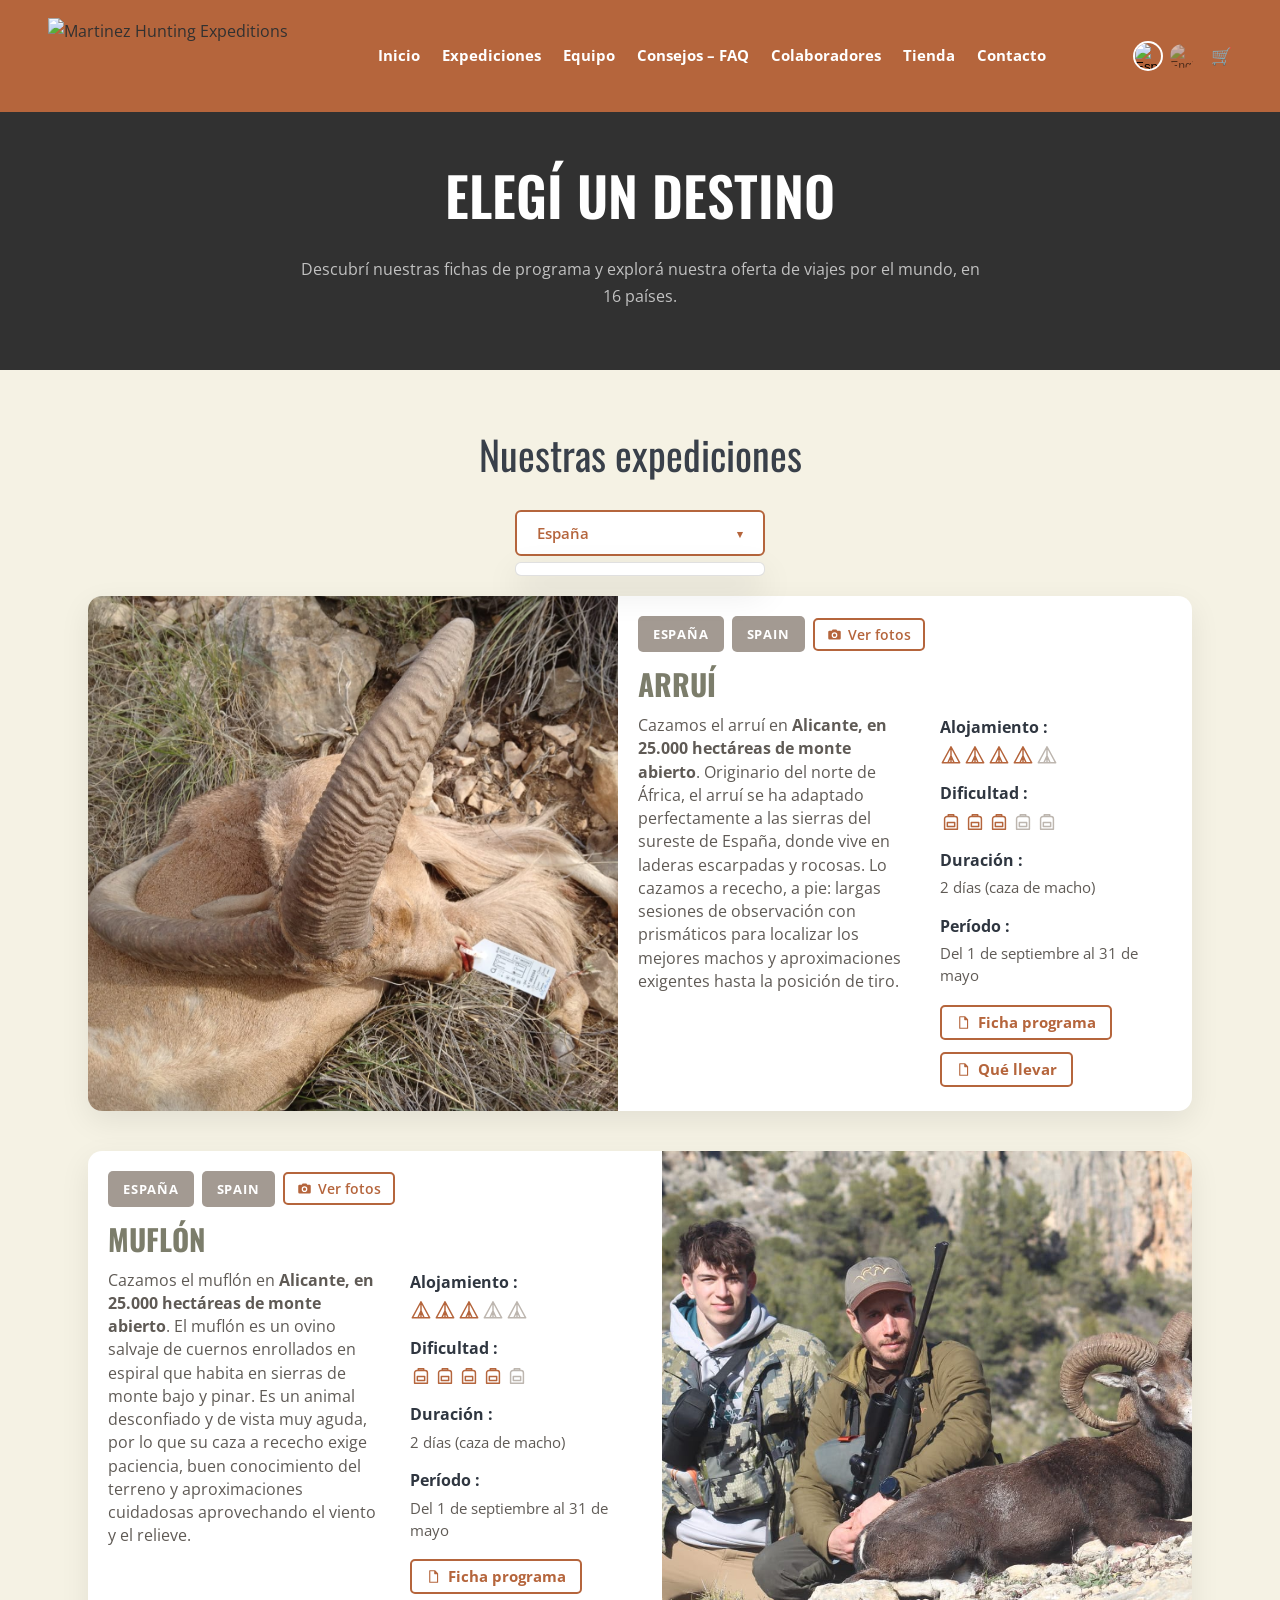
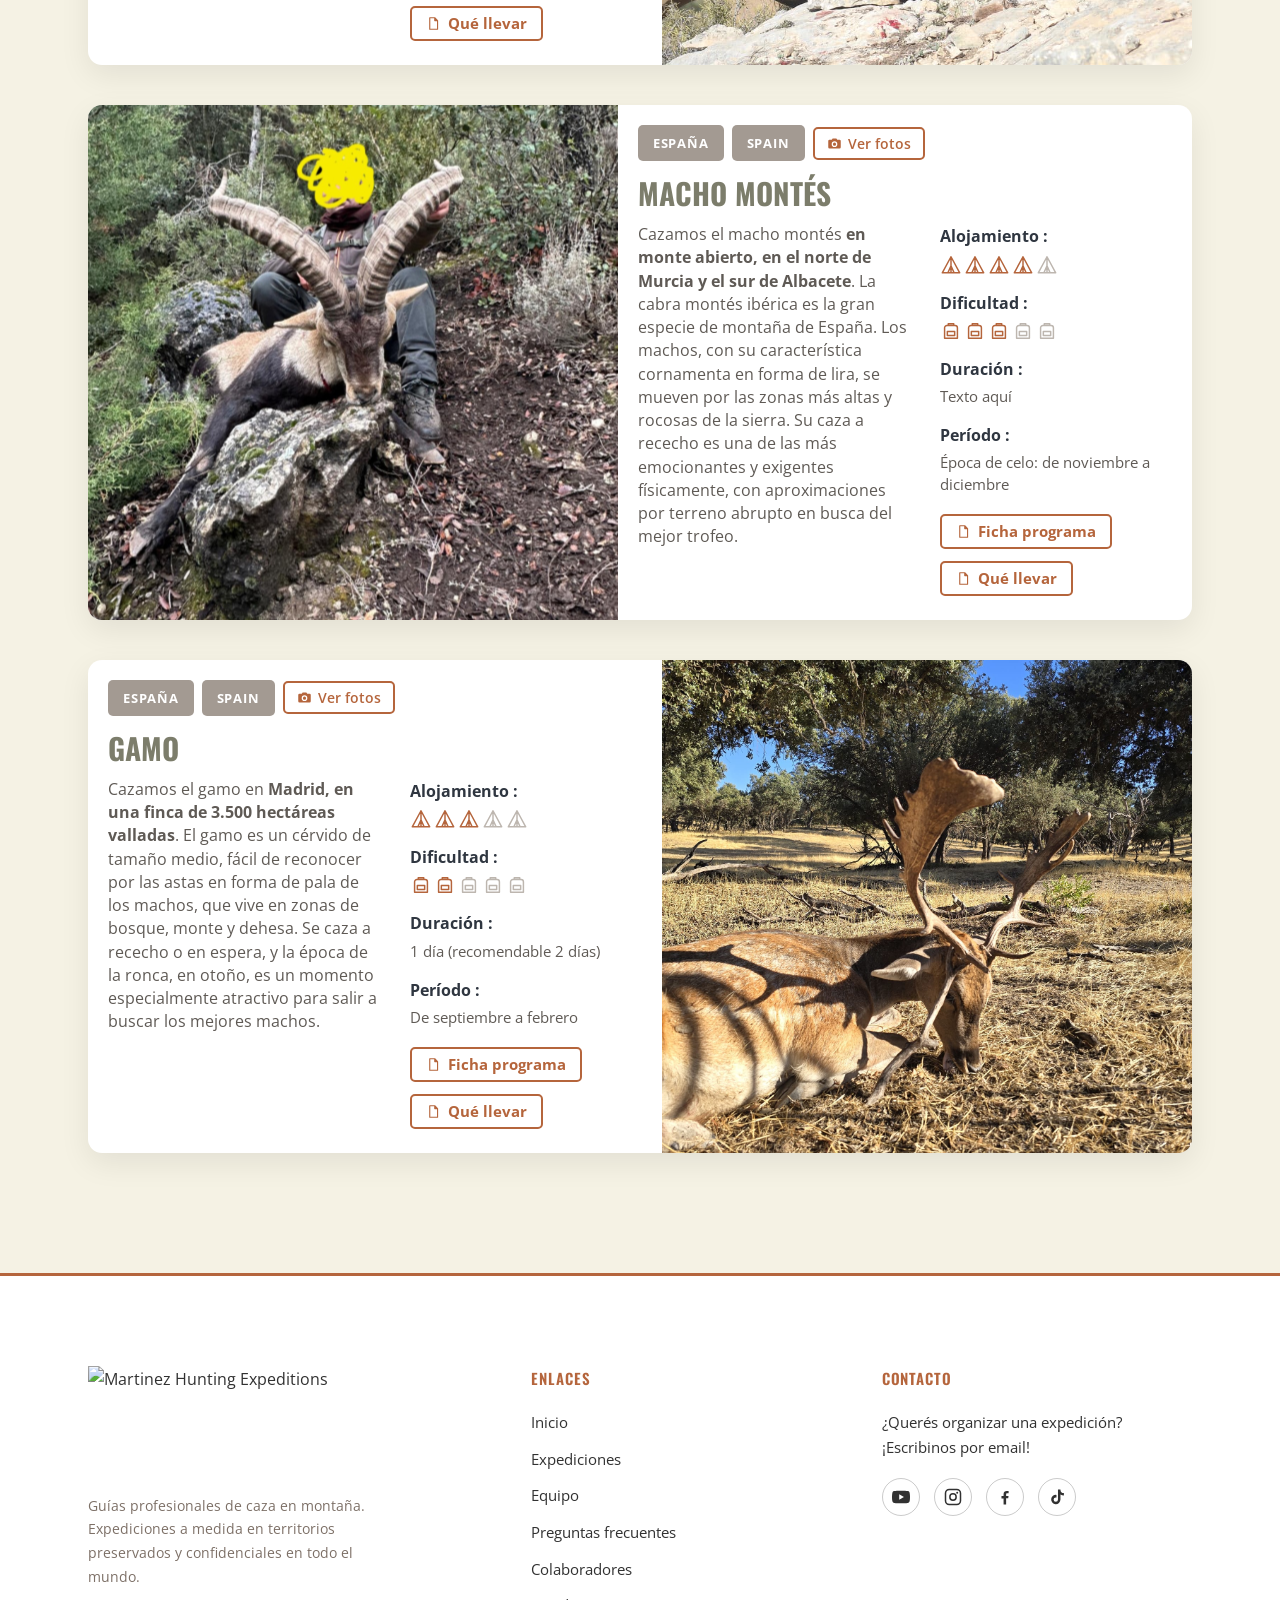
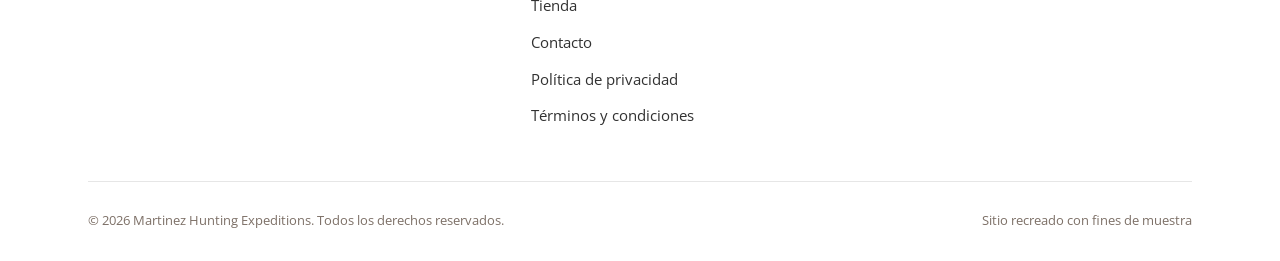
==== commit f133341f: "Macho montés: galería de 5 fotos Co-Authored-By: Claude Opus 5.5 <noreply@anthropic.com>" ====
--- a/expeditions.html
+++ b/expeditions.html
@@ -67,7 +67,7 @@
         <div class="expeditions__grid" id="expGrid">
             <article class="exp-card reveal" data-country="espana"><div class="exp-card__media"><img src="assets/img/arrui.jpeg" alt="Arruí" loading="lazy" style="object-position:45% 45%"></div><div class="exp-card__body"><div class="exp-card__top"><span class="exp-card__country" data-lang-block="es">España</span><span class="exp-card__country" data-lang-block="en" hidden>Spain</span><button type="button" class="exp-card__photos"><svg viewBox="0 0 24 24" width="15" height="15" aria-hidden="true"><path fill="currentColor" d="M9 4 7.6 6H4a2 2 0 0 0-2 2v10a2 2 0 0 0 2 2h16a2 2 0 0 0 2-2V8a2 2 0 0 0-2-2h-3.6L15 4H9Zm3 4.5a4.5 4.5 0 1 1 0 9 4.5 4.5 0 0 1 0-9Zm0 2a2.5 2.5 0 1 0 0 5 2.5 2.5 0 0 0 0-5Z"/></svg> <span data-i18n="exp.viewPhotos">Ver fotos</span></button></div><h3 data-lang-block="es">Arruí</h3><h3 data-lang-block="en" hidden>Aoudad</h3><div class="exp-card__cols"><div class="exp-card__main"><p class="exp-card__desc" data-lang-block="es">Cazamos el arruí en <strong>Alicante, en 25.000 hectáreas de monte abierto</strong>. Originario del norte de África, el arruí se ha adaptado perfectamente a las sierras del sureste de España, donde vive en laderas escarpadas y rocosas. Lo cazamos a rececho, a pie: largas sesiones de observación con prismáticos para localizar los mejores machos y aproximaciones exigentes hasta la posición de tiro.</p><p class="exp-card__desc" data-lang-block="en" hidden>We hunt aoudad in <strong>Alicante, across 25,000 hectares of open mountain land</strong>. Native to North Africa, the aoudad has adapted perfectly to the mountain ranges of south-eastern Spain, where it lives on steep, rocky slopes. We hunt it by stalking, on foot: long glassing sessions to locate the best rams, followed by demanding approaches to the shooting position.</p></div><div class="exp-card__side"><div class="exp-card__stat"><span class="exp-card__stat-label" data-i18n="exp.stay">Alojamiento</span><div class="exp-rating"><span class="is-on"><svg viewBox="0 0 24 24" aria-hidden="true"><path d="M12 3 2.5 20.5h19L12 3Zm0 0v17.5M8.6 20.5 12 13l3.4 7.5" fill="none" stroke="currentColor" stroke-width="1.6" stroke-linejoin="round"/></svg></span><span class="is-on"><svg viewBox="0 0 24 24" aria-hidden="true"><path d="M12 3 2.5 20.5h19L12 3Zm0 0v17.5M8.6 20.5 12 13l3.4 7.5" fill="none" stroke="currentColor" stroke-width="1.6" stroke-linejoin="round"/></svg></span><span class="is-on"><svg viewBox="0 0 24 24" aria-hidden="true"><path d="M12 3 2.5 20.5h19L12 3Zm0 0v17.5M8.6 20.5 12 13l3.4 7.5" fill="none" stroke="currentColor" stroke-width="1.6" stroke-linejoin="round"/></svg></span><span class="is-on"><svg viewBox="0 0 24 24" aria-hidden="true"><path d="M12 3 2.5 20.5h19L12 3Zm0 0v17.5M8.6 20.5 12 13l3.4 7.5" fill="none" stroke="currentColor" stroke-width="1.6" stroke-linejoin="round"/></svg></span><span><svg viewBox="0 0 24 24" aria-hidden="true"><path d="M12 3 2.5 20.5h19L12 3Zm0 0v17.5M8.6 20.5 12 13l3.4 7.5" fill="none" stroke="currentColor" stroke-width="1.6" stroke-linejoin="round"/></svg></span></div></div><div class="exp-card__stat"><span class="exp-card__stat-label" data-i18n="exp.difficulty">Dificultad</span><div class="exp-rating"><span class="is-on"><svg viewBox="0 0 24 24" aria-hidden="true"><path d="M9 6V4.2h6V6M7.5 6h9A2.5 2.5 0 0 1 19 8.5V20H5V8.5A2.5 2.5 0 0 1 7.5 6ZM8 12.5h8V17H8Z" fill="none" stroke="currentColor" stroke-width="1.6" stroke-linejoin="round"/></svg></span><span class="is-on"><svg viewBox="0 0 24 24" aria-hidden="true"><path d="M9 6V4.2h6V6M7.5 6h9A2.5 2.5 0 0 1 19 8.5V20H5V8.5A2.5 2.5 0 0 1 7.5 6ZM8 12.5h8V17H8Z" fill="none" stroke="currentColor" stroke-width="1.6" stroke-linejoin="round"/></svg></span><span class="is-on"><svg viewBox="0 0 24 24" aria-hidden="true"><path d="M9 6V4.2h6V6M7.5 6h9A2.5 2.5 0 0 1 19 8.5V20H5V8.5A2.5 2.5 0 0 1 7.5 6ZM8 12.5h8V17H8Z" fill="none" stroke="currentColor" stroke-width="1.6" stroke-linejoin="round"/></svg></span><span><svg viewBox="0 0 24 24" aria-hidden="true"><path d="M9 6V4.2h6V6M7.5 6h9A2.5 2.5 0 0 1 19 8.5V20H5V8.5A2.5 2.5 0 0 1 7.5 6ZM8 12.5h8V17H8Z" fill="none" stroke="currentColor" stroke-width="1.6" stroke-linejoin="round"/></svg></span><span><svg viewBox="0 0 24 24" aria-hidden="true"><path d="M9 6V4.2h6V6M7.5 6h9A2.5 2.5 0 0 1 19 8.5V20H5V8.5A2.5 2.5 0 0 1 7.5 6ZM8 12.5h8V17H8Z" fill="none" stroke="currentColor" stroke-width="1.6" stroke-linejoin="round"/></svg></span></div></div><div class="exp-card__stat"><span class="exp-card__stat-label" data-i18n="exp.duration">Duración</span><span class="exp-card__stat-value" data-lang-block="es">2 días (caza de macho)</span><span class="exp-card__stat-value" data-lang-block="en" hidden>2 days (male hunt)</span></div><div class="exp-card__stat"><span class="exp-card__stat-label" data-i18n="exp.period">Período</span><span class="exp-card__stat-value" data-lang-block="es">Del 1 de septiembre al 31 de mayo</span><span class="exp-card__stat-value" data-lang-block="en" hidden>From 1 September to 31 May</span></div><div class="exp-card__actions"><button type="button" class="btn btn--outline"><svg viewBox="0 0 24 24" width="15" height="15" aria-hidden="true"><path d="M6 2.8h8l4.5 4.5v13.9H6ZM14 2.8v4.5h4.5" fill="none" stroke="currentColor" stroke-width="1.8" stroke-linejoin="round"/></svg> <span data-i18n="exp.programSheet">Ficha programa</span></button><button type="button" class="btn btn--outline"><svg viewBox="0 0 24 24" width="15" height="15" aria-hidden="true"><path d="M6 2.8h8l4.5 4.5v13.9H6ZM14 2.8v4.5h4.5" fill="none" stroke="currentColor" stroke-width="1.8" stroke-linejoin="round"/></svg> <span data-i18n="exp.takeAway">Qué llevar</span></button></div></div></div></div><div class="exp-card__gallery" hidden><img src="assets/img/arrui.jpeg" alt="Arruí" loading="lazy"></div></article>
             <article class="exp-card reveal" data-country="espana"><div class="exp-card__media"><img src="assets/img/muflon.jpeg" alt="Muflón" loading="lazy" style="object-position:60% 50%"></div><div class="exp-card__body"><div class="exp-card__top"><span class="exp-card__country" data-lang-block="es">España</span><span class="exp-card__country" data-lang-block="en" hidden>Spain</span><button type="button" class="exp-card__photos"><svg viewBox="0 0 24 24" width="15" height="15" aria-hidden="true"><path fill="currentColor" d="M9 4 7.6 6H4a2 2 0 0 0-2 2v10a2 2 0 0 0 2 2h16a2 2 0 0 0 2-2V8a2 2 0 0 0-2-2h-3.6L15 4H9Zm3 4.5a4.5 4.5 0 1 1 0 9 4.5 4.5 0 0 1 0-9Zm0 2a2.5 2.5 0 1 0 0 5 2.5 2.5 0 0 0 0-5Z"/></svg> <span data-i18n="exp.viewPhotos">Ver fotos</span></button></div><h3 data-lang-block="es">Muflón</h3><h3 data-lang-block="en" hidden>Mouflon</h3><div class="exp-card__cols"><div class="exp-card__main"><p class="exp-card__desc" data-lang-block="es">Cazamos el muflón en <strong>Alicante, en 25.000 hectáreas de monte abierto</strong>. El muflón es un ovino salvaje de cuernos enrollados en espiral que habita en sierras de monte bajo y pinar. Es un animal desconfiado y de vista muy aguda, por lo que su caza a rececho exige paciencia, buen conocimiento del terreno y aproximaciones cuidadosas aprovechando el viento y el relieve.</p><p class="exp-card__desc" data-lang-block="en" hidden>We hunt mouflon in <strong>Alicante, across 25,000 hectares of open mountain land</strong>. The mouflon is a wild sheep with spiral-curled horns that lives in mountains covered with scrub and pine forest. It is wary and has very keen eyesight, so stalking it requires patience, good knowledge of the terrain and careful approaches using the wind and the lie of the land.</p></div><div class="exp-card__side"><div class="exp-card__stat"><span class="exp-card__stat-label" data-i18n="exp.stay">Alojamiento</span><div class="exp-rating"><span class="is-on"><svg viewBox="0 0 24 24" aria-hidden="true"><path d="M12 3 2.5 20.5h19L12 3Zm0 0v17.5M8.6 20.5 12 13l3.4 7.5" fill="none" stroke="currentColor" stroke-width="1.6" stroke-linejoin="round"/></svg></span><span class="is-on"><svg viewBox="0 0 24 24" aria-hidden="true"><path d="M12 3 2.5 20.5h19L12 3Zm0 0v17.5M8.6 20.5 12 13l3.4 7.5" fill="none" stroke="currentColor" stroke-width="1.6" stroke-linejoin="round"/></svg></span><span class="is-on"><svg viewBox="0 0 24 24" aria-hidden="true"><path d="M12 3 2.5 20.5h19L12 3Zm0 0v17.5M8.6 20.5 12 13l3.4 7.5" fill="none" stroke="currentColor" stroke-width="1.6" stroke-linejoin="round"/></svg></span><span><svg viewBox="0 0 24 24" aria-hidden="true"><path d="M12 3 2.5 20.5h19L12 3Zm0 0v17.5M8.6 20.5 12 13l3.4 7.5" fill="none" stroke="currentColor" stroke-width="1.6" stroke-linejoin="round"/></svg></span><span><svg viewBox="0 0 24 24" aria-hidden="true"><path d="M12 3 2.5 20.5h19L12 3Zm0 0v17.5M8.6 20.5 12 13l3.4 7.5" fill="none" stroke="currentColor" stroke-width="1.6" stroke-linejoin="round"/></svg></span></div></div><div class="exp-card__stat"><span class="exp-card__stat-label" data-i18n="exp.difficulty">Dificultad</span><div class="exp-rating"><span class="is-on"><svg viewBox="0 0 24 24" aria-hidden="true"><path d="M9 6V4.2h6V6M7.5 6h9A2.5 2.5 0 0 1 19 8.5V20H5V8.5A2.5 2.5 0 0 1 7.5 6ZM8 12.5h8V17H8Z" fill="none" stroke="currentColor" stroke-width="1.6" stroke-linejoin="round"/></svg></span><span class="is-on"><svg viewBox="0 0 24 24" aria-hidden="true"><path d="M9 6V4.2h6V6M7.5 6h9A2.5 2.5 0 0 1 19 8.5V20H5V8.5A2.5 2.5 0 0 1 7.5 6ZM8 12.5h8V17H8Z" fill="none" stroke="currentColor" stroke-width="1.6" stroke-linejoin="round"/></svg></span><span class="is-on"><svg viewBox="0 0 24 24" aria-hidden="true"><path d="M9 6V4.2h6V6M7.5 6h9A2.5 2.5 0 0 1 19 8.5V20H5V8.5A2.5 2.5 0 0 1 7.5 6ZM8 12.5h8V17H8Z" fill="none" stroke="currentColor" stroke-width="1.6" stroke-linejoin="round"/></svg></span><span class="is-on"><svg viewBox="0 0 24 24" aria-hidden="true"><path d="M9 6V4.2h6V6M7.5 6h9A2.5 2.5 0 0 1 19 8.5V20H5V8.5A2.5 2.5 0 0 1 7.5 6ZM8 12.5h8V17H8Z" fill="none" stroke="currentColor" stroke-width="1.6" stroke-linejoin="round"/></svg></span><span><svg viewBox="0 0 24 24" aria-hidden="true"><path d="M9 6V4.2h6V6M7.5 6h9A2.5 2.5 0 0 1 19 8.5V20H5V8.5A2.5 2.5 0 0 1 7.5 6ZM8 12.5h8V17H8Z" fill="none" stroke="currentColor" stroke-width="1.6" stroke-linejoin="round"/></svg></span></div></div><div class="exp-card__stat"><span class="exp-card__stat-label" data-i18n="exp.duration">Duración</span><span class="exp-card__stat-value" data-lang-block="es">2 días (caza de macho)</span><span class="exp-card__stat-value" data-lang-block="en" hidden>2 days (male hunt)</span></div><div class="exp-card__stat"><span class="exp-card__stat-label" data-i18n="exp.period">Período</span><span class="exp-card__stat-value" data-lang-block="es">Del 1 de septiembre al 31 de mayo</span><span class="exp-card__stat-value" data-lang-block="en" hidden>From 1 September to 31 May</span></div><div class="exp-card__actions"><button type="button" class="btn btn--outline"><svg viewBox="0 0 24 24" width="15" height="15" aria-hidden="true"><path d="M6 2.8h8l4.5 4.5v13.9H6ZM14 2.8v4.5h4.5" fill="none" stroke="currentColor" stroke-width="1.8" stroke-linejoin="round"/></svg> <span data-i18n="exp.programSheet">Ficha programa</span></button><button type="button" class="btn btn--outline"><svg viewBox="0 0 24 24" width="15" height="15" aria-hidden="true"><path d="M6 2.8h8l4.5 4.5v13.9H6ZM14 2.8v4.5h4.5" fill="none" stroke="currentColor" stroke-width="1.8" stroke-linejoin="round"/></svg> <span data-i18n="exp.takeAway">Qué llevar</span></button></div></div></div></div><div class="exp-card__gallery" hidden><img src="assets/img/muflon.jpeg" alt="Muflón" loading="lazy"></div></article>
-            <article class="exp-card reveal" data-country="espana"><div class="exp-card__media"><img src="assets/img/macho-montes.jpeg" alt="Macho montés" loading="lazy" style="object-position:50% 50%"></div><div class="exp-card__body"><div class="exp-card__top"><span class="exp-card__country" data-lang-block="es">España</span><span class="exp-card__country" data-lang-block="en" hidden>Spain</span><button type="button" class="exp-card__photos"><svg viewBox="0 0 24 24" width="15" height="15" aria-hidden="true"><path fill="currentColor" d="M9 4 7.6 6H4a2 2 0 0 0-2 2v10a2 2 0 0 0 2 2h16a2 2 0 0 0 2-2V8a2 2 0 0 0-2-2h-3.6L15 4H9Zm3 4.5a4.5 4.5 0 1 1 0 9 4.5 4.5 0 0 1 0-9Zm0 2a2.5 2.5 0 1 0 0 5 2.5 2.5 0 0 0 0-5Z"/></svg> <span data-i18n="exp.viewPhotos">Ver fotos</span></button></div><h3 data-lang-block="es">Macho montés</h3><h3 data-lang-block="en" hidden>Spanish Ibex</h3><div class="exp-card__cols"><div class="exp-card__main"><p class="exp-card__desc" data-lang-block="es">Cazamos el macho montés <strong>en monte abierto, en el norte de Murcia y el sur de Albacete</strong>. La cabra montés ibérica es la gran especie de montaña de España. Los machos, con su característica cornamenta en forma de lira, se mueven por las zonas más altas y rocosas de la sierra. Su caza a rececho es una de las más emocionantes y exigentes físicamente, con aproximaciones por terreno abrupto en busca del mejor trofeo.</p><p class="exp-card__desc" data-lang-block="en" hidden>We hunt Spanish ibex <strong>on open mountain land in northern Murcia and southern Albacete</strong>. The Iberian ibex is Spain's great mountain species. The males, with their characteristic lyre-shaped horns, roam the highest and rockiest parts of the mountains. Stalking them is one of the most exciting and physically demanding hunts, with approaches over rugged terrain in search of the best trophy.</p></div><div class="exp-card__side"><div class="exp-card__stat"><span class="exp-card__stat-label" data-i18n="exp.stay">Alojamiento</span><div class="exp-rating"><span class="is-on"><svg viewBox="0 0 24 24" aria-hidden="true"><path d="M12 3 2.5 20.5h19L12 3Zm0 0v17.5M8.6 20.5 12 13l3.4 7.5" fill="none" stroke="currentColor" stroke-width="1.6" stroke-linejoin="round"/></svg></span><span class="is-on"><svg viewBox="0 0 24 24" aria-hidden="true"><path d="M12 3 2.5 20.5h19L12 3Zm0 0v17.5M8.6 20.5 12 13l3.4 7.5" fill="none" stroke="currentColor" stroke-width="1.6" stroke-linejoin="round"/></svg></span><span class="is-on"><svg viewBox="0 0 24 24" aria-hidden="true"><path d="M12 3 2.5 20.5h19L12 3Zm0 0v17.5M8.6 20.5 12 13l3.4 7.5" fill="none" stroke="currentColor" stroke-width="1.6" stroke-linejoin="round"/></svg></span><span class="is-on"><svg viewBox="0 0 24 24" aria-hidden="true"><path d="M12 3 2.5 20.5h19L12 3Zm0 0v17.5M8.6 20.5 12 13l3.4 7.5" fill="none" stroke="currentColor" stroke-width="1.6" stroke-linejoin="round"/></svg></span><span><svg viewBox="0 0 24 24" aria-hidden="true"><path d="M12 3 2.5 20.5h19L12 3Zm0 0v17.5M8.6 20.5 12 13l3.4 7.5" fill="none" stroke="currentColor" stroke-width="1.6" stroke-linejoin="round"/></svg></span></div></div><div class="exp-card__stat"><span class="exp-card__stat-label" data-i18n="exp.difficulty">Dificultad</span><div class="exp-rating"><span class="is-on"><svg viewBox="0 0 24 24" aria-hidden="true"><path d="M9 6V4.2h6V6M7.5 6h9A2.5 2.5 0 0 1 19 8.5V20H5V8.5A2.5 2.5 0 0 1 7.5 6ZM8 12.5h8V17H8Z" fill="none" stroke="currentColor" stroke-width="1.6" stroke-linejoin="round"/></svg></span><span class="is-on"><svg viewBox="0 0 24 24" aria-hidden="true"><path d="M9 6V4.2h6V6M7.5 6h9A2.5 2.5 0 0 1 19 8.5V20H5V8.5A2.5 2.5 0 0 1 7.5 6ZM8 12.5h8V17H8Z" fill="none" stroke="currentColor" stroke-width="1.6" stroke-linejoin="round"/></svg></span><span class="is-on"><svg viewBox="0 0 24 24" aria-hidden="true"><path d="M9 6V4.2h6V6M7.5 6h9A2.5 2.5 0 0 1 19 8.5V20H5V8.5A2.5 2.5 0 0 1 7.5 6ZM8 12.5h8V17H8Z" fill="none" stroke="currentColor" stroke-width="1.6" stroke-linejoin="round"/></svg></span><span><svg viewBox="0 0 24 24" aria-hidden="true"><path d="M9 6V4.2h6V6M7.5 6h9A2.5 2.5 0 0 1 19 8.5V20H5V8.5A2.5 2.5 0 0 1 7.5 6ZM8 12.5h8V17H8Z" fill="none" stroke="currentColor" stroke-width="1.6" stroke-linejoin="round"/></svg></span><span><svg viewBox="0 0 24 24" aria-hidden="true"><path d="M9 6V4.2h6V6M7.5 6h9A2.5 2.5 0 0 1 19 8.5V20H5V8.5A2.5 2.5 0 0 1 7.5 6ZM8 12.5h8V17H8Z" fill="none" stroke="currentColor" stroke-width="1.6" stroke-linejoin="round"/></svg></span></div></div><div class="exp-card__stat"><span class="exp-card__stat-label" data-i18n="exp.duration">Duración</span><span class="exp-card__stat-value">Texto aquí</span></div><div class="exp-card__stat"><span class="exp-card__stat-label" data-i18n="exp.period">Período</span><span class="exp-card__stat-value" data-lang-block="es">Época de celo: de noviembre a diciembre</span><span class="exp-card__stat-value" data-lang-block="en" hidden>Rut season: November to December</span></div><div class="exp-card__actions"><button type="button" class="btn btn--outline"><svg viewBox="0 0 24 24" width="15" height="15" aria-hidden="true"><path d="M6 2.8h8l4.5 4.5v13.9H6ZM14 2.8v4.5h4.5" fill="none" stroke="currentColor" stroke-width="1.8" stroke-linejoin="round"/></svg> <span data-i18n="exp.programSheet">Ficha programa</span></button><button type="button" class="btn btn--outline"><svg viewBox="0 0 24 24" width="15" height="15" aria-hidden="true"><path d="M6 2.8h8l4.5 4.5v13.9H6ZM14 2.8v4.5h4.5" fill="none" stroke="currentColor" stroke-width="1.8" stroke-linejoin="round"/></svg> <span data-i18n="exp.takeAway">Qué llevar</span></button></div></div></div></div><div class="exp-card__gallery" hidden><img src="assets/img/macho-montes.jpeg" alt="Macho montés" loading="lazy"></div></article>
+            <article class="exp-card reveal" data-country="espana"><div class="exp-card__media"><img src="assets/img/macho-montes.jpeg" alt="Macho montés" loading="lazy" style="object-position:50% 50%"></div><div class="exp-card__body"><div class="exp-card__top"><span class="exp-card__country" data-lang-block="es">España</span><span class="exp-card__country" data-lang-block="en" hidden>Spain</span><button type="button" class="exp-card__photos"><svg viewBox="0 0 24 24" width="15" height="15" aria-hidden="true"><path fill="currentColor" d="M9 4 7.6 6H4a2 2 0 0 0-2 2v10a2 2 0 0 0 2 2h16a2 2 0 0 0 2-2V8a2 2 0 0 0-2-2h-3.6L15 4H9Zm3 4.5a4.5 4.5 0 1 1 0 9 4.5 4.5 0 0 1 0-9Zm0 2a2.5 2.5 0 1 0 0 5 2.5 2.5 0 0 0 0-5Z"/></svg> <span data-i18n="exp.viewPhotos">Ver fotos</span></button></div><h3 data-lang-block="es">Macho montés</h3><h3 data-lang-block="en" hidden>Spanish Ibex</h3><div class="exp-card__cols"><div class="exp-card__main"><p class="exp-card__desc" data-lang-block="es">Cazamos el macho montés <strong>en monte abierto, en el norte de Murcia y el sur de Albacete</strong>. La cabra montés ibérica es la gran especie de montaña de España. Los machos, con su característica cornamenta en forma de lira, se mueven por las zonas más altas y rocosas de la sierra. Su caza a rececho es una de las más emocionantes y exigentes físicamente, con aproximaciones por terreno abrupto en busca del mejor trofeo.</p><p class="exp-card__desc" data-lang-block="en" hidden>We hunt Spanish ibex <strong>on open mountain land in northern Murcia and southern Albacete</strong>. The Iberian ibex is Spain's great mountain species. The males, with their characteristic lyre-shaped horns, roam the highest and rockiest parts of the mountains. Stalking them is one of the most exciting and physically demanding hunts, with approaches over rugged terrain in search of the best trophy.</p></div><div class="exp-card__side"><div class="exp-card__stat"><span class="exp-card__stat-label" data-i18n="exp.stay">Alojamiento</span><div class="exp-rating"><span class="is-on"><svg viewBox="0 0 24 24" aria-hidden="true"><path d="M12 3 2.5 20.5h19L12 3Zm0 0v17.5M8.6 20.5 12 13l3.4 7.5" fill="none" stroke="currentColor" stroke-width="1.6" stroke-linejoin="round"/></svg></span><span class="is-on"><svg viewBox="0 0 24 24" aria-hidden="true"><path d="M12 3 2.5 20.5h19L12 3Zm0 0v17.5M8.6 20.5 12 13l3.4 7.5" fill="none" stroke="currentColor" stroke-width="1.6" stroke-linejoin="round"/></svg></span><span class="is-on"><svg viewBox="0 0 24 24" aria-hidden="true"><path d="M12 3 2.5 20.5h19L12 3Zm0 0v17.5M8.6 20.5 12 13l3.4 7.5" fill="none" stroke="currentColor" stroke-width="1.6" stroke-linejoin="round"/></svg></span><span class="is-on"><svg viewBox="0 0 24 24" aria-hidden="true"><path d="M12 3 2.5 20.5h19L12 3Zm0 0v17.5M8.6 20.5 12 13l3.4 7.5" fill="none" stroke="currentColor" stroke-width="1.6" stroke-linejoin="round"/></svg></span><span><svg viewBox="0 0 24 24" aria-hidden="true"><path d="M12 3 2.5 20.5h19L12 3Zm0 0v17.5M8.6 20.5 12 13l3.4 7.5" fill="none" stroke="currentColor" stroke-width="1.6" stroke-linejoin="round"/></svg></span></div></div><div class="exp-card__stat"><span class="exp-card__stat-label" data-i18n="exp.difficulty">Dificultad</span><div class="exp-rating"><span class="is-on"><svg viewBox="0 0 24 24" aria-hidden="true"><path d="M9 6V4.2h6V6M7.5 6h9A2.5 2.5 0 0 1 19 8.5V20H5V8.5A2.5 2.5 0 0 1 7.5 6ZM8 12.5h8V17H8Z" fill="none" stroke="currentColor" stroke-width="1.6" stroke-linejoin="round"/></svg></span><span class="is-on"><svg viewBox="0 0 24 24" aria-hidden="true"><path d="M9 6V4.2h6V6M7.5 6h9A2.5 2.5 0 0 1 19 8.5V20H5V8.5A2.5 2.5 0 0 1 7.5 6ZM8 12.5h8V17H8Z" fill="none" stroke="currentColor" stroke-width="1.6" stroke-linejoin="round"/></svg></span><span class="is-on"><svg viewBox="0 0 24 24" aria-hidden="true"><path d="M9 6V4.2h6V6M7.5 6h9A2.5 2.5 0 0 1 19 8.5V20H5V8.5A2.5 2.5 0 0 1 7.5 6ZM8 12.5h8V17H8Z" fill="none" stroke="currentColor" stroke-width="1.6" stroke-linejoin="round"/></svg></span><span><svg viewBox="0 0 24 24" aria-hidden="true"><path d="M9 6V4.2h6V6M7.5 6h9A2.5 2.5 0 0 1 19 8.5V20H5V8.5A2.5 2.5 0 0 1 7.5 6ZM8 12.5h8V17H8Z" fill="none" stroke="currentColor" stroke-width="1.6" stroke-linejoin="round"/></svg></span><span><svg viewBox="0 0 24 24" aria-hidden="true"><path d="M9 6V4.2h6V6M7.5 6h9A2.5 2.5 0 0 1 19 8.5V20H5V8.5A2.5 2.5 0 0 1 7.5 6ZM8 12.5h8V17H8Z" fill="none" stroke="currentColor" stroke-width="1.6" stroke-linejoin="round"/></svg></span></div></div><div class="exp-card__stat"><span class="exp-card__stat-label" data-i18n="exp.duration">Duración</span><span class="exp-card__stat-value">Texto aquí</span></div><div class="exp-card__stat"><span class="exp-card__stat-label" data-i18n="exp.period">Período</span><span class="exp-card__stat-value" data-lang-block="es">Época de celo: de noviembre a diciembre</span><span class="exp-card__stat-value" data-lang-block="en" hidden>Rut season: November to December</span></div><div class="exp-card__actions"><button type="button" class="btn btn--outline"><svg viewBox="0 0 24 24" width="15" height="15" aria-hidden="true"><path d="M6 2.8h8l4.5 4.5v13.9H6ZM14 2.8v4.5h4.5" fill="none" stroke="currentColor" stroke-width="1.8" stroke-linejoin="round"/></svg> <span data-i18n="exp.programSheet">Ficha programa</span></button><button type="button" class="btn btn--outline"><svg viewBox="0 0 24 24" width="15" height="15" aria-hidden="true"><path d="M6 2.8h8l4.5 4.5v13.9H6ZM14 2.8v4.5h4.5" fill="none" stroke="currentColor" stroke-width="1.8" stroke-linejoin="round"/></svg> <span data-i18n="exp.takeAway">Qué llevar</span></button></div></div></div></div><div class="exp-card__gallery" hidden><img src="assets/img/macho-montes.jpeg" alt="Macho montés" loading="lazy"><img src="assets/img/macho1.jpeg" alt="Macho montés" loading="lazy"><img src="assets/img/macho2.jpeg" alt="Macho montés" loading="lazy"><img src="assets/img/macho3.jpeg" alt="Macho montés" loading="lazy"><img src="assets/img/macho4.jpeg" alt="Macho montés" loading="lazy"></div></article>
             <article class="exp-card reveal" data-country="espana"><div class="exp-card__media"><img src="assets/img/gamo.jpeg" alt="Gamo" loading="lazy" style="object-position:50% 62%"></div><div class="exp-card__body"><div class="exp-card__top"><span class="exp-card__country" data-lang-block="es">España</span><span class="exp-card__country" data-lang-block="en" hidden>Spain</span><button type="button" class="exp-card__photos"><svg viewBox="0 0 24 24" width="15" height="15" aria-hidden="true"><path fill="currentColor" d="M9 4 7.6 6H4a2 2 0 0 0-2 2v10a2 2 0 0 0 2 2h16a2 2 0 0 0 2-2V8a2 2 0 0 0-2-2h-3.6L15 4H9Zm3 4.5a4.5 4.5 0 1 1 0 9 4.5 4.5 0 0 1 0-9Zm0 2a2.5 2.5 0 1 0 0 5 2.5 2.5 0 0 0 0-5Z"/></svg> <span data-i18n="exp.viewPhotos">Ver fotos</span></button></div><h3 data-lang-block="es">Gamo</h3><h3 data-lang-block="en" hidden>Fallow Deer</h3><div class="exp-card__cols"><div class="exp-card__main"><p class="exp-card__desc" data-lang-block="es">Cazamos el gamo en <strong>Madrid, en una finca de 3.500 hectáreas valladas</strong>. El gamo es un cérvido de tamaño medio, fácil de reconocer por las astas en forma de pala de los machos, que vive en zonas de bosque, monte y dehesa. Se caza a rececho o en espera, y la época de la ronca, en otoño, es un momento especialmente atractivo para salir a buscar los mejores machos.</p><p class="exp-card__desc" data-lang-block="en" hidden>We hunt fallow deer in <strong>Madrid, on a 3,500-hectare fenced estate</strong>. The fallow deer is a medium-sized deer, easy to recognise by the palmate antlers of the bucks, that lives in woodland, scrub and open oak pasture. It is hunted by stalking or from a stand, and the rut in autumn is a particularly exciting time to go after the best bucks.</p></div><div class="exp-card__side"><div class="exp-card__stat"><span class="exp-card__stat-label" data-i18n="exp.stay">Alojamiento</span><div class="exp-rating"><span class="is-on"><svg viewBox="0 0 24 24" aria-hidden="true"><path d="M12 3 2.5 20.5h19L12 3Zm0 0v17.5M8.6 20.5 12 13l3.4 7.5" fill="none" stroke="currentColor" stroke-width="1.6" stroke-linejoin="round"/></svg></span><span class="is-on"><svg viewBox="0 0 24 24" aria-hidden="true"><path d="M12 3 2.5 20.5h19L12 3Zm0 0v17.5M8.6 20.5 12 13l3.4 7.5" fill="none" stroke="currentColor" stroke-width="1.6" stroke-linejoin="round"/></svg></span><span class="is-on"><svg viewBox="0 0 24 24" aria-hidden="true"><path d="M12 3 2.5 20.5h19L12 3Zm0 0v17.5M8.6 20.5 12 13l3.4 7.5" fill="none" stroke="currentColor" stroke-width="1.6" stroke-linejoin="round"/></svg></span><span><svg viewBox="0 0 24 24" aria-hidden="true"><path d="M12 3 2.5 20.5h19L12 3Zm0 0v17.5M8.6 20.5 12 13l3.4 7.5" fill="none" stroke="currentColor" stroke-width="1.6" stroke-linejoin="round"/></svg></span><span><svg viewBox="0 0 24 24" aria-hidden="true"><path d="M12 3 2.5 20.5h19L12 3Zm0 0v17.5M8.6 20.5 12 13l3.4 7.5" fill="none" stroke="currentColor" stroke-width="1.6" stroke-linejoin="round"/></svg></span></div></div><div class="exp-card__stat"><span class="exp-card__stat-label" data-i18n="exp.difficulty">Dificultad</span><div class="exp-rating"><span class="is-on"><svg viewBox="0 0 24 24" aria-hidden="true"><path d="M9 6V4.2h6V6M7.5 6h9A2.5 2.5 0 0 1 19 8.5V20H5V8.5A2.5 2.5 0 0 1 7.5 6ZM8 12.5h8V17H8Z" fill="none" stroke="currentColor" stroke-width="1.6" stroke-linejoin="round"/></svg></span><span class="is-on"><svg viewBox="0 0 24 24" aria-hidden="true"><path d="M9 6V4.2h6V6M7.5 6h9A2.5 2.5 0 0 1 19 8.5V20H5V8.5A2.5 2.5 0 0 1 7.5 6ZM8 12.5h8V17H8Z" fill="none" stroke="currentColor" stroke-width="1.6" stroke-linejoin="round"/></svg></span><span><svg viewBox="0 0 24 24" aria-hidden="true"><path d="M9 6V4.2h6V6M7.5 6h9A2.5 2.5 0 0 1 19 8.5V20H5V8.5A2.5 2.5 0 0 1 7.5 6ZM8 12.5h8V17H8Z" fill="none" stroke="currentColor" stroke-width="1.6" stroke-linejoin="round"/></svg></span><span><svg viewBox="0 0 24 24" aria-hidden="true"><path d="M9 6V4.2h6V6M7.5 6h9A2.5 2.5 0 0 1 19 8.5V20H5V8.5A2.5 2.5 0 0 1 7.5 6ZM8 12.5h8V17H8Z" fill="none" stroke="currentColor" stroke-width="1.6" stroke-linejoin="round"/></svg></span><span><svg viewBox="0 0 24 24" aria-hidden="true"><path d="M9 6V4.2h6V6M7.5 6h9A2.5 2.5 0 0 1 19 8.5V20H5V8.5A2.5 2.5 0 0 1 7.5 6ZM8 12.5h8V17H8Z" fill="none" stroke="currentColor" stroke-width="1.6" stroke-linejoin="round"/></svg></span></div></div><div class="exp-card__stat"><span class="exp-card__stat-label" data-i18n="exp.duration">Duración</span><span class="exp-card__stat-value" data-lang-block="es">1 día (recomendable 2 días)</span><span class="exp-card__stat-value" data-lang-block="en" hidden>1 day (2 days recommended)</span></div><div class="exp-card__stat"><span class="exp-card__stat-label" data-i18n="exp.period">Período</span><span class="exp-card__stat-value" data-lang-block="es">De septiembre a febrero</span><span class="exp-card__stat-value" data-lang-block="en" hidden>September to February</span></div><div class="exp-card__actions"><button type="button" class="btn btn--outline"><svg viewBox="0 0 24 24" width="15" height="15" aria-hidden="true"><path d="M6 2.8h8l4.5 4.5v13.9H6ZM14 2.8v4.5h4.5" fill="none" stroke="currentColor" stroke-width="1.8" stroke-linejoin="round"/></svg> <span data-i18n="exp.programSheet">Ficha programa</span></button><button type="button" class="btn btn--outline"><svg viewBox="0 0 24 24" width="15" height="15" aria-hidden="true"><path d="M6 2.8h8l4.5 4.5v13.9H6ZM14 2.8v4.5h4.5" fill="none" stroke="currentColor" stroke-width="1.8" stroke-linejoin="round"/></svg> <span data-i18n="exp.takeAway">Qué llevar</span></button></div></div></div></div><div class="exp-card__gallery" hidden><img src="assets/img/gamo.jpeg" alt="Gamo" loading="lazy"></div></article>
           </div>
 
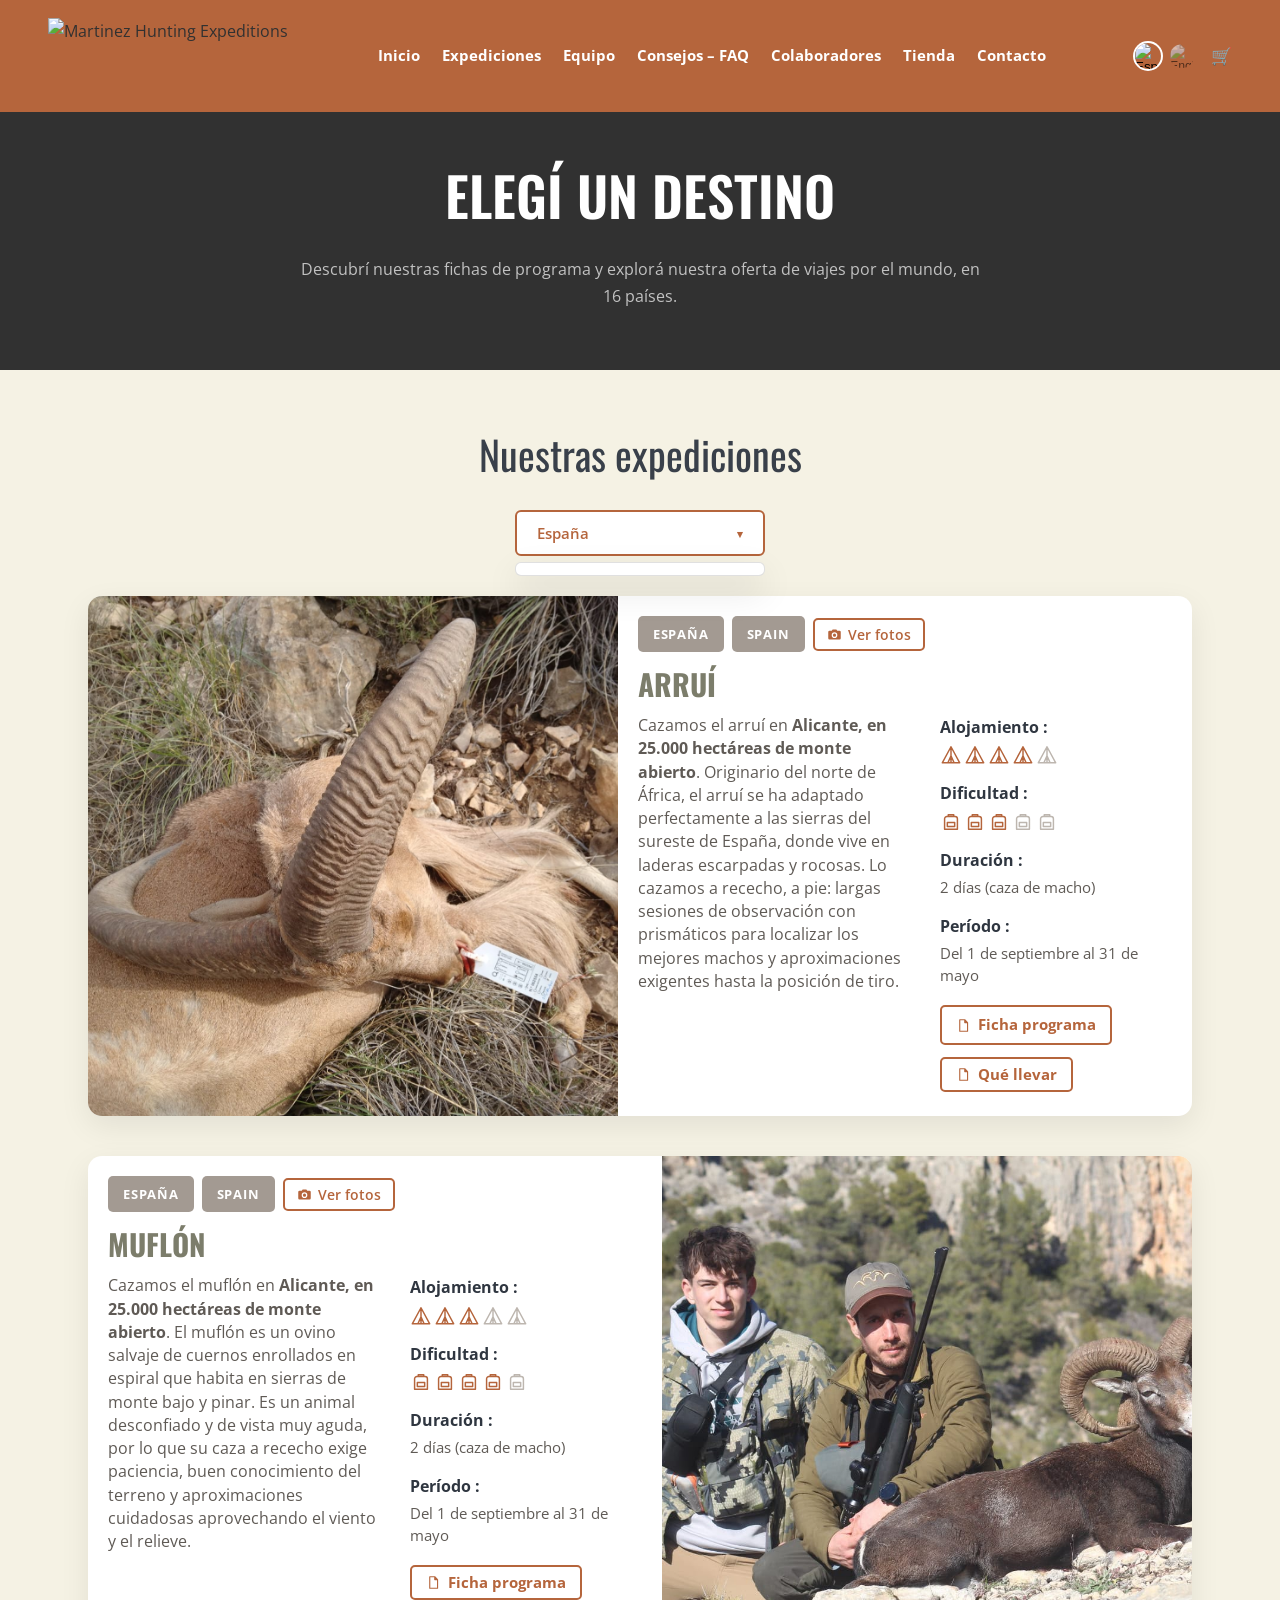
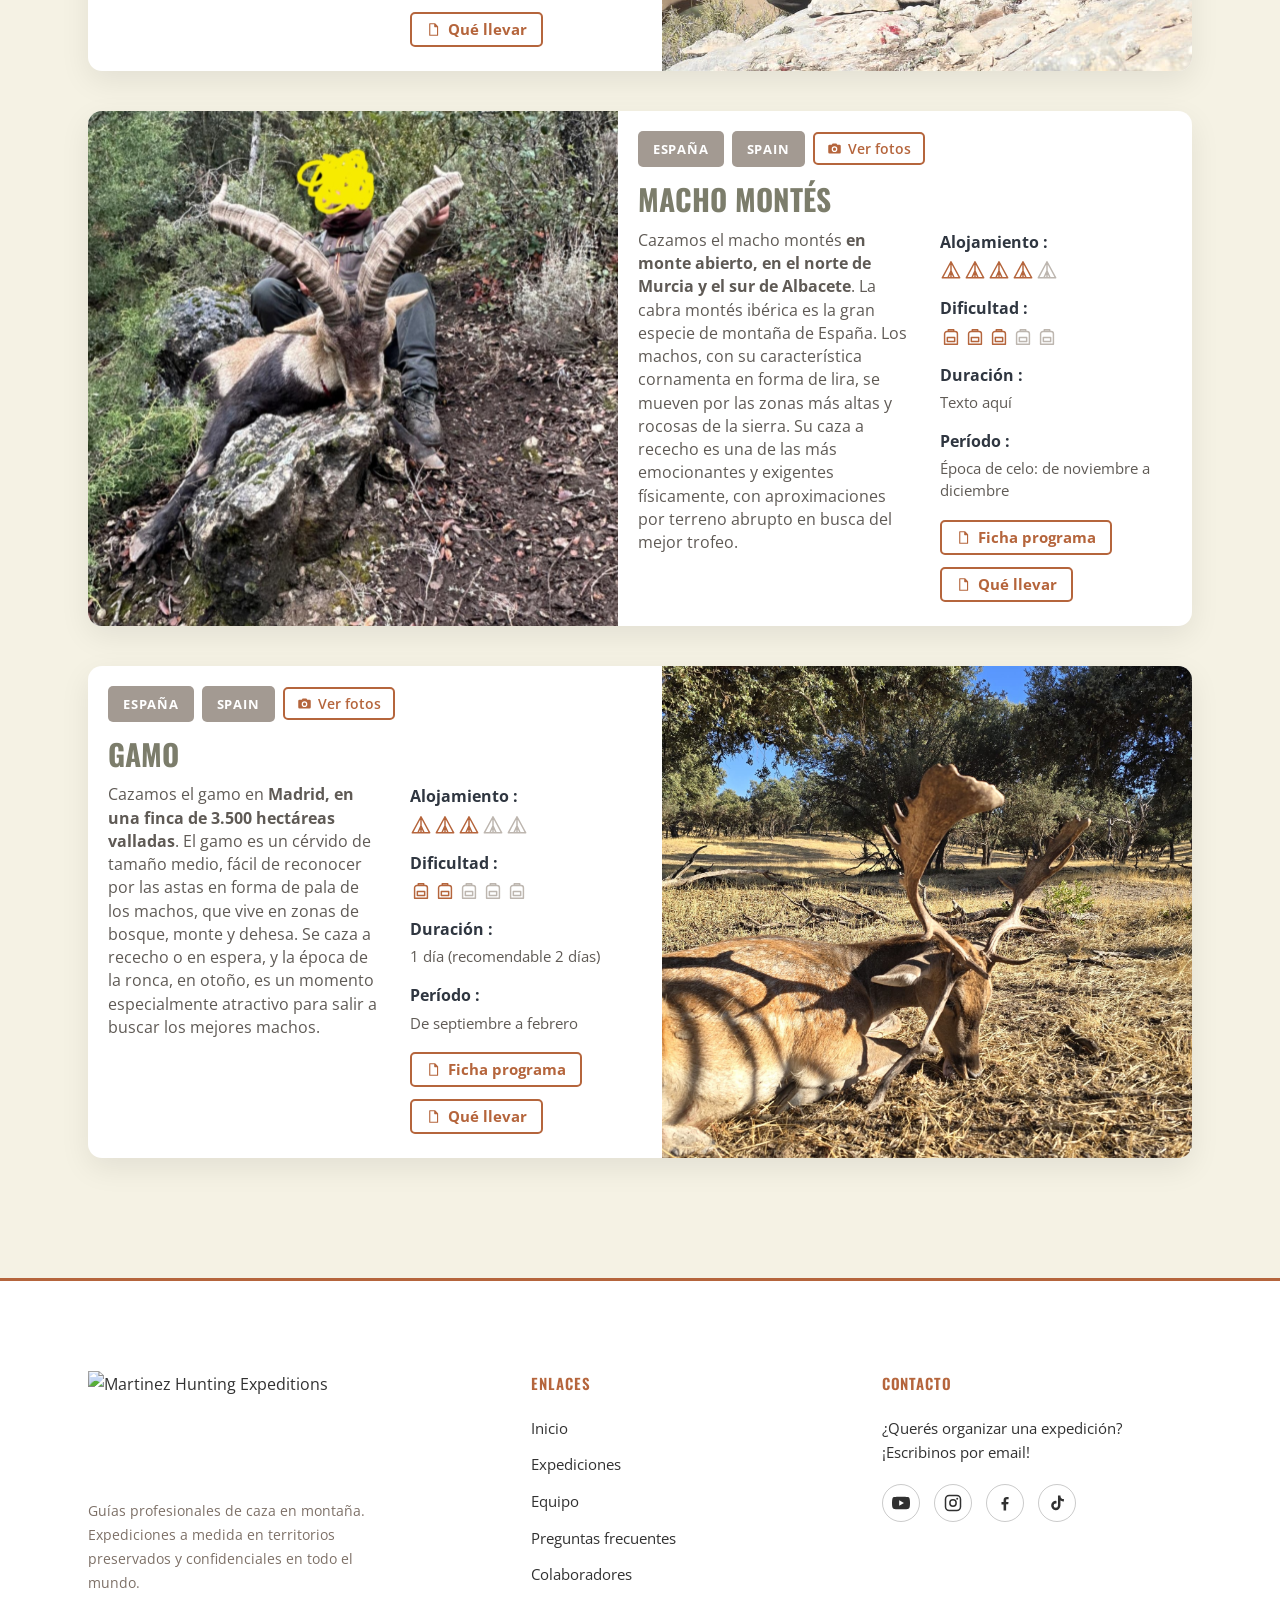
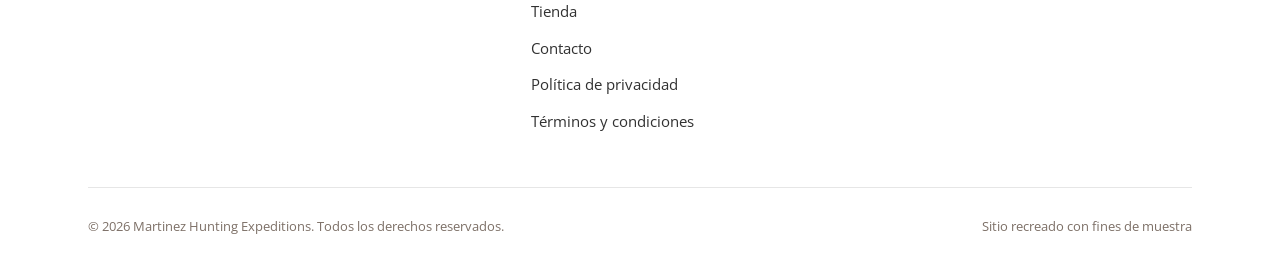
==== commit 39d7ba38: "Arruí: el botón Ficha programa abre el PDF de la cacería en Alicante Co-Authored-By: Claude Opus 5.5" ====
--- a/expeditions.html
+++ b/expeditions.html
@@ -65,8 +65,8 @@
         </div>
 
         <div class="expeditions__grid" id="expGrid">
-            <article class="exp-card reveal" data-country="espana"><div class="exp-card__media"><img src="assets/img/arrui.jpeg" alt="Arruí" loading="lazy" style="object-position:45% 45%"></div><div class="exp-card__body"><div class="exp-card__top"><span class="exp-card__country" data-lang-block="es">España</span><span class="exp-card__country" data-lang-block="en" hidden>Spain</span><button type="button" class="exp-card__photos"><svg viewBox="0 0 24 24" width="15" height="15" aria-hidden="true"><path fill="currentColor" d="M9 4 7.6 6H4a2 2 0 0 0-2 2v10a2 2 0 0 0 2 2h16a2 2 0 0 0 2-2V8a2 2 0 0 0-2-2h-3.6L15 4H9Zm3 4.5a4.5 4.5 0 1 1 0 9 4.5 4.5 0 0 1 0-9Zm0 2a2.5 2.5 0 1 0 0 5 2.5 2.5 0 0 0 0-5Z"/></svg> <span data-i18n="exp.viewPhotos">Ver fotos</span></button></div><h3 data-lang-block="es">Arruí</h3><h3 data-lang-block="en" hidden>Aoudad</h3><div class="exp-card__cols"><div class="exp-card__main"><p class="exp-card__desc" data-lang-block="es">Cazamos el arruí en <strong>Alicante, en 25.000 hectáreas de monte abierto</strong>. Originario del norte de África, el arruí se ha adaptado perfectamente a las sierras del sureste de España, donde vive en laderas escarpadas y rocosas. Lo cazamos a rececho, a pie: largas sesiones de observación con prismáticos para localizar los mejores machos y aproximaciones exigentes hasta la posición de tiro.</p><p class="exp-card__desc" data-lang-block="en" hidden>We hunt aoudad in <strong>Alicante, across 25,000 hectares of open mountain land</strong>. Native to North Africa, the aoudad has adapted perfectly to the mountain ranges of south-eastern Spain, where it lives on steep, rocky slopes. We hunt it by stalking, on foot: long glassing sessions to locate the best rams, followed by demanding approaches to the shooting position.</p></div><div class="exp-card__side"><div class="exp-card__stat"><span class="exp-card__stat-label" data-i18n="exp.stay">Alojamiento</span><div class="exp-rating"><span class="is-on"><svg viewBox="0 0 24 24" aria-hidden="true"><path d="M12 3 2.5 20.5h19L12 3Zm0 0v17.5M8.6 20.5 12 13l3.4 7.5" fill="none" stroke="currentColor" stroke-width="1.6" stroke-linejoin="round"/></svg></span><span class="is-on"><svg viewBox="0 0 24 24" aria-hidden="true"><path d="M12 3 2.5 20.5h19L12 3Zm0 0v17.5M8.6 20.5 12 13l3.4 7.5" fill="none" stroke="currentColor" stroke-width="1.6" stroke-linejoin="round"/></svg></span><span class="is-on"><svg viewBox="0 0 24 24" aria-hidden="true"><path d="M12 3 2.5 20.5h19L12 3Zm0 0v17.5M8.6 20.5 12 13l3.4 7.5" fill="none" stroke="currentColor" stroke-width="1.6" stroke-linejoin="round"/></svg></span><span class="is-on"><svg viewBox="0 0 24 24" aria-hidden="true"><path d="M12 3 2.5 20.5h19L12 3Zm0 0v17.5M8.6 20.5 12 13l3.4 7.5" fill="none" stroke="currentColor" stroke-width="1.6" stroke-linejoin="round"/></svg></span><span><svg viewBox="0 0 24 24" aria-hidden="true"><path d="M12 3 2.5 20.5h19L12 3Zm0 0v17.5M8.6 20.5 12 13l3.4 7.5" fill="none" stroke="currentColor" stroke-width="1.6" stroke-linejoin="round"/></svg></span></div></div><div class="exp-card__stat"><span class="exp-card__stat-label" data-i18n="exp.difficulty">Dificultad</span><div class="exp-rating"><span class="is-on"><svg viewBox="0 0 24 24" aria-hidden="true"><path d="M9 6V4.2h6V6M7.5 6h9A2.5 2.5 0 0 1 19 8.5V20H5V8.5A2.5 2.5 0 0 1 7.5 6ZM8 12.5h8V17H8Z" fill="none" stroke="currentColor" stroke-width="1.6" stroke-linejoin="round"/></svg></span><span class="is-on"><svg viewBox="0 0 24 24" aria-hidden="true"><path d="M9 6V4.2h6V6M7.5 6h9A2.5 2.5 0 0 1 19 8.5V20H5V8.5A2.5 2.5 0 0 1 7.5 6ZM8 12.5h8V17H8Z" fill="none" stroke="currentColor" stroke-width="1.6" stroke-linejoin="round"/></svg></span><span class="is-on"><svg viewBox="0 0 24 24" aria-hidden="true"><path d="M9 6V4.2h6V6M7.5 6h9A2.5 2.5 0 0 1 19 8.5V20H5V8.5A2.5 2.5 0 0 1 7.5 6ZM8 12.5h8V17H8Z" fill="none" stroke="currentColor" stroke-width="1.6" stroke-linejoin="round"/></svg></span><span><svg viewBox="0 0 24 24" aria-hidden="true"><path d="M9 6V4.2h6V6M7.5 6h9A2.5 2.5 0 0 1 19 8.5V20H5V8.5A2.5 2.5 0 0 1 7.5 6ZM8 12.5h8V17H8Z" fill="none" stroke="currentColor" stroke-width="1.6" stroke-linejoin="round"/></svg></span><span><svg viewBox="0 0 24 24" aria-hidden="true"><path d="M9 6V4.2h6V6M7.5 6h9A2.5 2.5 0 0 1 19 8.5V20H5V8.5A2.5 2.5 0 0 1 7.5 6ZM8 12.5h8V17H8Z" fill="none" stroke="currentColor" stroke-width="1.6" stroke-linejoin="round"/></svg></span></div></div><div class="exp-card__stat"><span class="exp-card__stat-label" data-i18n="exp.duration">Duración</span><span class="exp-card__stat-value" data-lang-block="es">2 días (caza de macho)</span><span class="exp-card__stat-value" data-lang-block="en" hidden>2 days (male hunt)</span></div><div class="exp-card__stat"><span class="exp-card__stat-label" data-i18n="exp.period">Período</span><span class="exp-card__stat-value" data-lang-block="es">Del 1 de septiembre al 31 de mayo</span><span class="exp-card__stat-value" data-lang-block="en" hidden>From 1 September to 31 May</span></div><div class="exp-card__actions"><button type="button" class="btn btn--outline"><svg viewBox="0 0 24 24" width="15" height="15" aria-hidden="true"><path d="M6 2.8h8l4.5 4.5v13.9H6ZM14 2.8v4.5h4.5" fill="none" stroke="currentColor" stroke-width="1.8" stroke-linejoin="round"/></svg> <span data-i18n="exp.programSheet">Ficha programa</span></button><button type="button" class="btn btn--outline"><svg viewBox="0 0 24 24" width="15" height="15" aria-hidden="true"><path d="M6 2.8h8l4.5 4.5v13.9H6ZM14 2.8v4.5h4.5" fill="none" stroke="currentColor" stroke-width="1.8" stroke-linejoin="round"/></svg> <span data-i18n="exp.takeAway">Qué llevar</span></button></div></div></div></div><div class="exp-card__gallery" hidden><img src="assets/img/arrui.jpeg" alt="Arruí" loading="lazy"></div></article>
-            <article class="exp-card reveal" data-country="espana"><div class="exp-card__media"><img src="assets/img/muflon.jpeg" alt="Muflón" loading="lazy" style="object-position:60% 50%"></div><div class="exp-card__body"><div class="exp-card__top"><span class="exp-card__country" data-lang-block="es">España</span><span class="exp-card__country" data-lang-block="en" hidden>Spain</span><button type="button" class="exp-card__photos"><svg viewBox="0 0 24 24" width="15" height="15" aria-hidden="true"><path fill="currentColor" d="M9 4 7.6 6H4a2 2 0 0 0-2 2v10a2 2 0 0 0 2 2h16a2 2 0 0 0 2-2V8a2 2 0 0 0-2-2h-3.6L15 4H9Zm3 4.5a4.5 4.5 0 1 1 0 9 4.5 4.5 0 0 1 0-9Zm0 2a2.5 2.5 0 1 0 0 5 2.5 2.5 0 0 0 0-5Z"/></svg> <span data-i18n="exp.viewPhotos">Ver fotos</span></button></div><h3 data-lang-block="es">Muflón</h3><h3 data-lang-block="en" hidden>Mouflon</h3><div class="exp-card__cols"><div class="exp-card__main"><p class="exp-card__desc" data-lang-block="es">Cazamos el muflón en <strong>Alicante, en 25.000 hectáreas de monte abierto</strong>. El muflón es un ovino salvaje de cuernos enrollados en espiral que habita en sierras de monte bajo y pinar. Es un animal desconfiado y de vista muy aguda, por lo que su caza a rececho exige paciencia, buen conocimiento del terreno y aproximaciones cuidadosas aprovechando el viento y el relieve.</p><p class="exp-card__desc" data-lang-block="en" hidden>We hunt mouflon in <strong>Alicante, across 25,000 hectares of open mountain land</strong>. The mouflon is a wild sheep with spiral-curled horns that lives in mountains covered with scrub and pine forest. It is wary and has very keen eyesight, so stalking it requires patience, good knowledge of the terrain and careful approaches using the wind and the lie of the land.</p></div><div class="exp-card__side"><div class="exp-card__stat"><span class="exp-card__stat-label" data-i18n="exp.stay">Alojamiento</span><div class="exp-rating"><span class="is-on"><svg viewBox="0 0 24 24" aria-hidden="true"><path d="M12 3 2.5 20.5h19L12 3Zm0 0v17.5M8.6 20.5 12 13l3.4 7.5" fill="none" stroke="currentColor" stroke-width="1.6" stroke-linejoin="round"/></svg></span><span class="is-on"><svg viewBox="0 0 24 24" aria-hidden="true"><path d="M12 3 2.5 20.5h19L12 3Zm0 0v17.5M8.6 20.5 12 13l3.4 7.5" fill="none" stroke="currentColor" stroke-width="1.6" stroke-linejoin="round"/></svg></span><span class="is-on"><svg viewBox="0 0 24 24" aria-hidden="true"><path d="M12 3 2.5 20.5h19L12 3Zm0 0v17.5M8.6 20.5 12 13l3.4 7.5" fill="none" stroke="currentColor" stroke-width="1.6" stroke-linejoin="round"/></svg></span><span><svg viewBox="0 0 24 24" aria-hidden="true"><path d="M12 3 2.5 20.5h19L12 3Zm0 0v17.5M8.6 20.5 12 13l3.4 7.5" fill="none" stroke="currentColor" stroke-width="1.6" stroke-linejoin="round"/></svg></span><span><svg viewBox="0 0 24 24" aria-hidden="true"><path d="M12 3 2.5 20.5h19L12 3Zm0 0v17.5M8.6 20.5 12 13l3.4 7.5" fill="none" stroke="currentColor" stroke-width="1.6" stroke-linejoin="round"/></svg></span></div></div><div class="exp-card__stat"><span class="exp-card__stat-label" data-i18n="exp.difficulty">Dificultad</span><div class="exp-rating"><span class="is-on"><svg viewBox="0 0 24 24" aria-hidden="true"><path d="M9 6V4.2h6V6M7.5 6h9A2.5 2.5 0 0 1 19 8.5V20H5V8.5A2.5 2.5 0 0 1 7.5 6ZM8 12.5h8V17H8Z" fill="none" stroke="currentColor" stroke-width="1.6" stroke-linejoin="round"/></svg></span><span class="is-on"><svg viewBox="0 0 24 24" aria-hidden="true"><path d="M9 6V4.2h6V6M7.5 6h9A2.5 2.5 0 0 1 19 8.5V20H5V8.5A2.5 2.5 0 0 1 7.5 6ZM8 12.5h8V17H8Z" fill="none" stroke="currentColor" stroke-width="1.6" stroke-linejoin="round"/></svg></span><span class="is-on"><svg viewBox="0 0 24 24" aria-hidden="true"><path d="M9 6V4.2h6V6M7.5 6h9A2.5 2.5 0 0 1 19 8.5V20H5V8.5A2.5 2.5 0 0 1 7.5 6ZM8 12.5h8V17H8Z" fill="none" stroke="currentColor" stroke-width="1.6" stroke-linejoin="round"/></svg></span><span class="is-on"><svg viewBox="0 0 24 24" aria-hidden="true"><path d="M9 6V4.2h6V6M7.5 6h9A2.5 2.5 0 0 1 19 8.5V20H5V8.5A2.5 2.5 0 0 1 7.5 6ZM8 12.5h8V17H8Z" fill="none" stroke="currentColor" stroke-width="1.6" stroke-linejoin="round"/></svg></span><span><svg viewBox="0 0 24 24" aria-hidden="true"><path d="M9 6V4.2h6V6M7.5 6h9A2.5 2.5 0 0 1 19 8.5V20H5V8.5A2.5 2.5 0 0 1 7.5 6ZM8 12.5h8V17H8Z" fill="none" stroke="currentColor" stroke-width="1.6" stroke-linejoin="round"/></svg></span></div></div><div class="exp-card__stat"><span class="exp-card__stat-label" data-i18n="exp.duration">Duración</span><span class="exp-card__stat-value" data-lang-block="es">2 días (caza de macho)</span><span class="exp-card__stat-value" data-lang-block="en" hidden>2 days (male hunt)</span></div><div class="exp-card__stat"><span class="exp-card__stat-label" data-i18n="exp.period">Período</span><span class="exp-card__stat-value" data-lang-block="es">Del 1 de septiembre al 31 de mayo</span><span class="exp-card__stat-value" data-lang-block="en" hidden>From 1 September to 31 May</span></div><div class="exp-card__actions"><button type="button" class="btn btn--outline"><svg viewBox="0 0 24 24" width="15" height="15" aria-hidden="true"><path d="M6 2.8h8l4.5 4.5v13.9H6ZM14 2.8v4.5h4.5" fill="none" stroke="currentColor" stroke-width="1.8" stroke-linejoin="round"/></svg> <span data-i18n="exp.programSheet">Ficha programa</span></button><button type="button" class="btn btn--outline"><svg viewBox="0 0 24 24" width="15" height="15" aria-hidden="true"><path d="M6 2.8h8l4.5 4.5v13.9H6ZM14 2.8v4.5h4.5" fill="none" stroke="currentColor" stroke-width="1.8" stroke-linejoin="round"/></svg> <span data-i18n="exp.takeAway">Qué llevar</span></button></div></div></div></div><div class="exp-card__gallery" hidden><img src="assets/img/muflon.jpeg" alt="Muflón" loading="lazy"></div></article>
+            <article class="exp-card reveal" data-country="espana"><div class="exp-card__media"><img src="assets/img/arrui.jpeg" alt="Arruí" loading="lazy" style="object-position:45% 45%"></div><div class="exp-card__body"><div class="exp-card__top"><span class="exp-card__country" data-lang-block="es">España</span><span class="exp-card__country" data-lang-block="en" hidden>Spain</span><button type="button" class="exp-card__photos"><svg viewBox="0 0 24 24" width="15" height="15" aria-hidden="true"><path fill="currentColor" d="M9 4 7.6 6H4a2 2 0 0 0-2 2v10a2 2 0 0 0 2 2h16a2 2 0 0 0 2-2V8a2 2 0 0 0-2-2h-3.6L15 4H9Zm3 4.5a4.5 4.5 0 1 1 0 9 4.5 4.5 0 0 1 0-9Zm0 2a2.5 2.5 0 1 0 0 5 2.5 2.5 0 0 0 0-5Z"/></svg> <span data-i18n="exp.viewPhotos">Ver fotos</span></button></div><h3 data-lang-block="es">Arruí</h3><h3 data-lang-block="en" hidden>Aoudad</h3><div class="exp-card__cols"><div class="exp-card__main"><p class="exp-card__desc" data-lang-block="es">Cazamos el arruí en <strong>Alicante, en 25.000 hectáreas de monte abierto</strong>. Originario del norte de África, el arruí se ha adaptado perfectamente a las sierras del sureste de España, donde vive en laderas escarpadas y rocosas. Lo cazamos a rececho, a pie: largas sesiones de observación con prismáticos para localizar los mejores machos y aproximaciones exigentes hasta la posición de tiro.</p><p class="exp-card__desc" data-lang-block="en" hidden>We hunt aoudad in <strong>Alicante, across 25,000 hectares of open mountain land</strong>. Native to North Africa, the aoudad has adapted perfectly to the mountain ranges of south-eastern Spain, where it lives on steep, rocky slopes. We hunt it by stalking, on foot: long glassing sessions to locate the best rams, followed by demanding approaches to the shooting position.</p></div><div class="exp-card__side"><div class="exp-card__stat"><span class="exp-card__stat-label" data-i18n="exp.stay">Alojamiento</span><div class="exp-rating"><span class="is-on"><svg viewBox="0 0 24 24" aria-hidden="true"><path d="M12 3 2.5 20.5h19L12 3Zm0 0v17.5M8.6 20.5 12 13l3.4 7.5" fill="none" stroke="currentColor" stroke-width="1.6" stroke-linejoin="round"/></svg></span><span class="is-on"><svg viewBox="0 0 24 24" aria-hidden="true"><path d="M12 3 2.5 20.5h19L12 3Zm0 0v17.5M8.6 20.5 12 13l3.4 7.5" fill="none" stroke="currentColor" stroke-width="1.6" stroke-linejoin="round"/></svg></span><span class="is-on"><svg viewBox="0 0 24 24" aria-hidden="true"><path d="M12 3 2.5 20.5h19L12 3Zm0 0v17.5M8.6 20.5 12 13l3.4 7.5" fill="none" stroke="currentColor" stroke-width="1.6" stroke-linejoin="round"/></svg></span><span class="is-on"><svg viewBox="0 0 24 24" aria-hidden="true"><path d="M12 3 2.5 20.5h19L12 3Zm0 0v17.5M8.6 20.5 12 13l3.4 7.5" fill="none" stroke="currentColor" stroke-width="1.6" stroke-linejoin="round"/></svg></span><span><svg viewBox="0 0 24 24" aria-hidden="true"><path d="M12 3 2.5 20.5h19L12 3Zm0 0v17.5M8.6 20.5 12 13l3.4 7.5" fill="none" stroke="currentColor" stroke-width="1.6" stroke-linejoin="round"/></svg></span></div></div><div class="exp-card__stat"><span class="exp-card__stat-label" data-i18n="exp.difficulty">Dificultad</span><div class="exp-rating"><span class="is-on"><svg viewBox="0 0 24 24" aria-hidden="true"><path d="M9 6V4.2h6V6M7.5 6h9A2.5 2.5 0 0 1 19 8.5V20H5V8.5A2.5 2.5 0 0 1 7.5 6ZM8 12.5h8V17H8Z" fill="none" stroke="currentColor" stroke-width="1.6" stroke-linejoin="round"/></svg></span><span class="is-on"><svg viewBox="0 0 24 24" aria-hidden="true"><path d="M9 6V4.2h6V6M7.5 6h9A2.5 2.5 0 0 1 19 8.5V20H5V8.5A2.5 2.5 0 0 1 7.5 6ZM8 12.5h8V17H8Z" fill="none" stroke="currentColor" stroke-width="1.6" stroke-linejoin="round"/></svg></span><span class="is-on"><svg viewBox="0 0 24 24" aria-hidden="true"><path d="M9 6V4.2h6V6M7.5 6h9A2.5 2.5 0 0 1 19 8.5V20H5V8.5A2.5 2.5 0 0 1 7.5 6ZM8 12.5h8V17H8Z" fill="none" stroke="currentColor" stroke-width="1.6" stroke-linejoin="round"/></svg></span><span><svg viewBox="0 0 24 24" aria-hidden="true"><path d="M9 6V4.2h6V6M7.5 6h9A2.5 2.5 0 0 1 19 8.5V20H5V8.5A2.5 2.5 0 0 1 7.5 6ZM8 12.5h8V17H8Z" fill="none" stroke="currentColor" stroke-width="1.6" stroke-linejoin="round"/></svg></span><span><svg viewBox="0 0 24 24" aria-hidden="true"><path d="M9 6V4.2h6V6M7.5 6h9A2.5 2.5 0 0 1 19 8.5V20H5V8.5A2.5 2.5 0 0 1 7.5 6ZM8 12.5h8V17H8Z" fill="none" stroke="currentColor" stroke-width="1.6" stroke-linejoin="round"/></svg></span></div></div><div class="exp-card__stat"><span class="exp-card__stat-label" data-i18n="exp.duration">Duración</span><span class="exp-card__stat-value" data-lang-block="es">2 días (caza de macho)</span><span class="exp-card__stat-value" data-lang-block="en" hidden>2 days (male hunt)</span></div><div class="exp-card__stat"><span class="exp-card__stat-label" data-i18n="exp.period">Período</span><span class="exp-card__stat-value" data-lang-block="es">Del 1 de septiembre al 31 de mayo</span><span class="exp-card__stat-value" data-lang-block="en" hidden>From 1 September to 31 May</span></div><div class="exp-card__actions"><a class="btn btn--outline" href="assets/docs/ficha-arrui-alicante.pdf" target="_blank" rel="noopener"><svg viewBox="0 0 24 24" width="15" height="15" aria-hidden="true"><path d="M6 2.8h8l4.5 4.5v13.9H6ZM14 2.8v4.5h4.5" fill="none" stroke="currentColor" stroke-width="1.8" stroke-linejoin="round"/></svg> <span data-i18n="exp.programSheet">Ficha programa</span></a><button type="button" class="btn btn--outline"><svg viewBox="0 0 24 24" width="15" height="15" aria-hidden="true"><path d="M6 2.8h8l4.5 4.5v13.9H6ZM14 2.8v4.5h4.5" fill="none" stroke="currentColor" stroke-width="1.8" stroke-linejoin="round"/></svg> <span data-i18n="exp.takeAway">Qué llevar</span></button></div></div></div></div><div class="exp-card__gallery" hidden><img src="assets/img/arrui.jpeg" alt="Arruí" loading="lazy"><img src="assets/img/arrui-1.jpeg" alt="Arruí" loading="lazy"><img src="assets/img/arrui-2.jpeg" alt="Arruí" loading="lazy"><img src="assets/img/arrui-3.jpeg" alt="Arruí" loading="lazy"><img src="assets/img/arrui-4.jpeg" alt="Arruí" loading="lazy"><img src="assets/img/arrui-5.jpeg" alt="Arruí" loading="lazy"><img src="assets/img/arrui-6.jpeg" alt="Arruí" loading="lazy"><img src="assets/img/arrui-7.jpeg" alt="Arruí" loading="lazy"><img src="assets/img/arrui-8.jpeg" alt="Arruí" loading="lazy"><img src="assets/img/arrui-9.jpeg" alt="Arruí" loading="lazy"></div></article>
+            <article class="exp-card reveal" data-country="espana"><div class="exp-card__media"><img src="assets/img/muflon.jpeg" alt="Muflón" loading="lazy" style="object-position:60% 50%"></div><div class="exp-card__body"><div class="exp-card__top"><span class="exp-card__country" data-lang-block="es">España</span><span class="exp-card__country" data-lang-block="en" hidden>Spain</span><button type="button" class="exp-card__photos"><svg viewBox="0 0 24 24" width="15" height="15" aria-hidden="true"><path fill="currentColor" d="M9 4 7.6 6H4a2 2 0 0 0-2 2v10a2 2 0 0 0 2 2h16a2 2 0 0 0 2-2V8a2 2 0 0 0-2-2h-3.6L15 4H9Zm3 4.5a4.5 4.5 0 1 1 0 9 4.5 4.5 0 0 1 0-9Zm0 2a2.5 2.5 0 1 0 0 5 2.5 2.5 0 0 0 0-5Z"/></svg> <span data-i18n="exp.viewPhotos">Ver fotos</span></button></div><h3 data-lang-block="es">Muflón</h3><h3 data-lang-block="en" hidden>Mouflon</h3><div class="exp-card__cols"><div class="exp-card__main"><p class="exp-card__desc" data-lang-block="es">Cazamos el muflón en <strong>Alicante, en 25.000 hectáreas de monte abierto</strong>. El muflón es un ovino salvaje de cuernos enrollados en espiral que habita en sierras de monte bajo y pinar. Es un animal desconfiado y de vista muy aguda, por lo que su caza a rececho exige paciencia, buen conocimiento del terreno y aproximaciones cuidadosas aprovechando el viento y el relieve.</p><p class="exp-card__desc" data-lang-block="en" hidden>We hunt mouflon in <strong>Alicante, across 25,000 hectares of open mountain land</strong>. The mouflon is a wild sheep with spiral-curled horns that lives in mountains covered with scrub and pine forest. It is wary and has very keen eyesight, so stalking it requires patience, good knowledge of the terrain and careful approaches using the wind and the lie of the land.</p></div><div class="exp-card__side"><div class="exp-card__stat"><span class="exp-card__stat-label" data-i18n="exp.stay">Alojamiento</span><div class="exp-rating"><span class="is-on"><svg viewBox="0 0 24 24" aria-hidden="true"><path d="M12 3 2.5 20.5h19L12 3Zm0 0v17.5M8.6 20.5 12 13l3.4 7.5" fill="none" stroke="currentColor" stroke-width="1.6" stroke-linejoin="round"/></svg></span><span class="is-on"><svg viewBox="0 0 24 24" aria-hidden="true"><path d="M12 3 2.5 20.5h19L12 3Zm0 0v17.5M8.6 20.5 12 13l3.4 7.5" fill="none" stroke="currentColor" stroke-width="1.6" stroke-linejoin="round"/></svg></span><span class="is-on"><svg viewBox="0 0 24 24" aria-hidden="true"><path d="M12 3 2.5 20.5h19L12 3Zm0 0v17.5M8.6 20.5 12 13l3.4 7.5" fill="none" stroke="currentColor" stroke-width="1.6" stroke-linejoin="round"/></svg></span><span><svg viewBox="0 0 24 24" aria-hidden="true"><path d="M12 3 2.5 20.5h19L12 3Zm0 0v17.5M8.6 20.5 12 13l3.4 7.5" fill="none" stroke="currentColor" stroke-width="1.6" stroke-linejoin="round"/></svg></span><span><svg viewBox="0 0 24 24" aria-hidden="true"><path d="M12 3 2.5 20.5h19L12 3Zm0 0v17.5M8.6 20.5 12 13l3.4 7.5" fill="none" stroke="currentColor" stroke-width="1.6" stroke-linejoin="round"/></svg></span></div></div><div class="exp-card__stat"><span class="exp-card__stat-label" data-i18n="exp.difficulty">Dificultad</span><div class="exp-rating"><span class="is-on"><svg viewBox="0 0 24 24" aria-hidden="true"><path d="M9 6V4.2h6V6M7.5 6h9A2.5 2.5 0 0 1 19 8.5V20H5V8.5A2.5 2.5 0 0 1 7.5 6ZM8 12.5h8V17H8Z" fill="none" stroke="currentColor" stroke-width="1.6" stroke-linejoin="round"/></svg></span><span class="is-on"><svg viewBox="0 0 24 24" aria-hidden="true"><path d="M9 6V4.2h6V6M7.5 6h9A2.5 2.5 0 0 1 19 8.5V20H5V8.5A2.5 2.5 0 0 1 7.5 6ZM8 12.5h8V17H8Z" fill="none" stroke="currentColor" stroke-width="1.6" stroke-linejoin="round"/></svg></span><span class="is-on"><svg viewBox="0 0 24 24" aria-hidden="true"><path d="M9 6V4.2h6V6M7.5 6h9A2.5 2.5 0 0 1 19 8.5V20H5V8.5A2.5 2.5 0 0 1 7.5 6ZM8 12.5h8V17H8Z" fill="none" stroke="currentColor" stroke-width="1.6" stroke-linejoin="round"/></svg></span><span class="is-on"><svg viewBox="0 0 24 24" aria-hidden="true"><path d="M9 6V4.2h6V6M7.5 6h9A2.5 2.5 0 0 1 19 8.5V20H5V8.5A2.5 2.5 0 0 1 7.5 6ZM8 12.5h8V17H8Z" fill="none" stroke="currentColor" stroke-width="1.6" stroke-linejoin="round"/></svg></span><span><svg viewBox="0 0 24 24" aria-hidden="true"><path d="M9 6V4.2h6V6M7.5 6h9A2.5 2.5 0 0 1 19 8.5V20H5V8.5A2.5 2.5 0 0 1 7.5 6ZM8 12.5h8V17H8Z" fill="none" stroke="currentColor" stroke-width="1.6" stroke-linejoin="round"/></svg></span></div></div><div class="exp-card__stat"><span class="exp-card__stat-label" data-i18n="exp.duration">Duración</span><span class="exp-card__stat-value" data-lang-block="es">2 días (caza de macho)</span><span class="exp-card__stat-value" data-lang-block="en" hidden>2 days (male hunt)</span></div><div class="exp-card__stat"><span class="exp-card__stat-label" data-i18n="exp.period">Período</span><span class="exp-card__stat-value" data-lang-block="es">Del 1 de septiembre al 31 de mayo</span><span class="exp-card__stat-value" data-lang-block="en" hidden>From 1 September to 31 May</span></div><div class="exp-card__actions"><button type="button" class="btn btn--outline"><svg viewBox="0 0 24 24" width="15" height="15" aria-hidden="true"><path d="M6 2.8h8l4.5 4.5v13.9H6ZM14 2.8v4.5h4.5" fill="none" stroke="currentColor" stroke-width="1.8" stroke-linejoin="round"/></svg> <span data-i18n="exp.programSheet">Ficha programa</span></button><button type="button" class="btn btn--outline"><svg viewBox="0 0 24 24" width="15" height="15" aria-hidden="true"><path d="M6 2.8h8l4.5 4.5v13.9H6ZM14 2.8v4.5h4.5" fill="none" stroke="currentColor" stroke-width="1.8" stroke-linejoin="round"/></svg> <span data-i18n="exp.takeAway">Qué llevar</span></button></div></div></div></div><div class="exp-card__gallery" hidden><img src="assets/img/muflon.jpeg" alt="Muflón" loading="lazy"><img src="assets/img/muflon-1.jpeg" alt="Muflón" loading="lazy"><img src="assets/img/muflon-2.jpeg" alt="Muflón" loading="lazy"><img src="assets/img/muflon-3.jpeg" alt="Muflón" loading="lazy"><img src="assets/img/muflon-4.jpeg" alt="Muflón" loading="lazy"><img src="assets/img/muflon-5.jpeg" alt="Muflón" loading="lazy"><img src="assets/img/muflon-6.jpeg" alt="Muflón" loading="lazy"></div></article>
             <article class="exp-card reveal" data-country="espana"><div class="exp-card__media"><img src="assets/img/macho-montes.jpeg" alt="Macho montés" loading="lazy" style="object-position:50% 50%"></div><div class="exp-card__body"><div class="exp-card__top"><span class="exp-card__country" data-lang-block="es">España</span><span class="exp-card__country" data-lang-block="en" hidden>Spain</span><button type="button" class="exp-card__photos"><svg viewBox="0 0 24 24" width="15" height="15" aria-hidden="true"><path fill="currentColor" d="M9 4 7.6 6H4a2 2 0 0 0-2 2v10a2 2 0 0 0 2 2h16a2 2 0 0 0 2-2V8a2 2 0 0 0-2-2h-3.6L15 4H9Zm3 4.5a4.5 4.5 0 1 1 0 9 4.5 4.5 0 0 1 0-9Zm0 2a2.5 2.5 0 1 0 0 5 2.5 2.5 0 0 0 0-5Z"/></svg> <span data-i18n="exp.viewPhotos">Ver fotos</span></button></div><h3 data-lang-block="es">Macho montés</h3><h3 data-lang-block="en" hidden>Spanish Ibex</h3><div class="exp-card__cols"><div class="exp-card__main"><p class="exp-card__desc" data-lang-block="es">Cazamos el macho montés <strong>en monte abierto, en el norte de Murcia y el sur de Albacete</strong>. La cabra montés ibérica es la gran especie de montaña de España. Los machos, con su característica cornamenta en forma de lira, se mueven por las zonas más altas y rocosas de la sierra. Su caza a rececho es una de las más emocionantes y exigentes físicamente, con aproximaciones por terreno abrupto en busca del mejor trofeo.</p><p class="exp-card__desc" data-lang-block="en" hidden>We hunt Spanish ibex <strong>on open mountain land in northern Murcia and southern Albacete</strong>. The Iberian ibex is Spain's great mountain species. The males, with their characteristic lyre-shaped horns, roam the highest and rockiest parts of the mountains. Stalking them is one of the most exciting and physically demanding hunts, with approaches over rugged terrain in search of the best trophy.</p></div><div class="exp-card__side"><div class="exp-card__stat"><span class="exp-card__stat-label" data-i18n="exp.stay">Alojamiento</span><div class="exp-rating"><span class="is-on"><svg viewBox="0 0 24 24" aria-hidden="true"><path d="M12 3 2.5 20.5h19L12 3Zm0 0v17.5M8.6 20.5 12 13l3.4 7.5" fill="none" stroke="currentColor" stroke-width="1.6" stroke-linejoin="round"/></svg></span><span class="is-on"><svg viewBox="0 0 24 24" aria-hidden="true"><path d="M12 3 2.5 20.5h19L12 3Zm0 0v17.5M8.6 20.5 12 13l3.4 7.5" fill="none" stroke="currentColor" stroke-width="1.6" stroke-linejoin="round"/></svg></span><span class="is-on"><svg viewBox="0 0 24 24" aria-hidden="true"><path d="M12 3 2.5 20.5h19L12 3Zm0 0v17.5M8.6 20.5 12 13l3.4 7.5" fill="none" stroke="currentColor" stroke-width="1.6" stroke-linejoin="round"/></svg></span><span class="is-on"><svg viewBox="0 0 24 24" aria-hidden="true"><path d="M12 3 2.5 20.5h19L12 3Zm0 0v17.5M8.6 20.5 12 13l3.4 7.5" fill="none" stroke="currentColor" stroke-width="1.6" stroke-linejoin="round"/></svg></span><span><svg viewBox="0 0 24 24" aria-hidden="true"><path d="M12 3 2.5 20.5h19L12 3Zm0 0v17.5M8.6 20.5 12 13l3.4 7.5" fill="none" stroke="currentColor" stroke-width="1.6" stroke-linejoin="round"/></svg></span></div></div><div class="exp-card__stat"><span class="exp-card__stat-label" data-i18n="exp.difficulty">Dificultad</span><div class="exp-rating"><span class="is-on"><svg viewBox="0 0 24 24" aria-hidden="true"><path d="M9 6V4.2h6V6M7.5 6h9A2.5 2.5 0 0 1 19 8.5V20H5V8.5A2.5 2.5 0 0 1 7.5 6ZM8 12.5h8V17H8Z" fill="none" stroke="currentColor" stroke-width="1.6" stroke-linejoin="round"/></svg></span><span class="is-on"><svg viewBox="0 0 24 24" aria-hidden="true"><path d="M9 6V4.2h6V6M7.5 6h9A2.5 2.5 0 0 1 19 8.5V20H5V8.5A2.5 2.5 0 0 1 7.5 6ZM8 12.5h8V17H8Z" fill="none" stroke="currentColor" stroke-width="1.6" stroke-linejoin="round"/></svg></span><span class="is-on"><svg viewBox="0 0 24 24" aria-hidden="true"><path d="M9 6V4.2h6V6M7.5 6h9A2.5 2.5 0 0 1 19 8.5V20H5V8.5A2.5 2.5 0 0 1 7.5 6ZM8 12.5h8V17H8Z" fill="none" stroke="currentColor" stroke-width="1.6" stroke-linejoin="round"/></svg></span><span><svg viewBox="0 0 24 24" aria-hidden="true"><path d="M9 6V4.2h6V6M7.5 6h9A2.5 2.5 0 0 1 19 8.5V20H5V8.5A2.5 2.5 0 0 1 7.5 6ZM8 12.5h8V17H8Z" fill="none" stroke="currentColor" stroke-width="1.6" stroke-linejoin="round"/></svg></span><span><svg viewBox="0 0 24 24" aria-hidden="true"><path d="M9 6V4.2h6V6M7.5 6h9A2.5 2.5 0 0 1 19 8.5V20H5V8.5A2.5 2.5 0 0 1 7.5 6ZM8 12.5h8V17H8Z" fill="none" stroke="currentColor" stroke-width="1.6" stroke-linejoin="round"/></svg></span></div></div><div class="exp-card__stat"><span class="exp-card__stat-label" data-i18n="exp.duration">Duración</span><span class="exp-card__stat-value">Texto aquí</span></div><div class="exp-card__stat"><span class="exp-card__stat-label" data-i18n="exp.period">Período</span><span class="exp-card__stat-value" data-lang-block="es">Época de celo: de noviembre a diciembre</span><span class="exp-card__stat-value" data-lang-block="en" hidden>Rut season: November to December</span></div><div class="exp-card__actions"><button type="button" class="btn btn--outline"><svg viewBox="0 0 24 24" width="15" height="15" aria-hidden="true"><path d="M6 2.8h8l4.5 4.5v13.9H6ZM14 2.8v4.5h4.5" fill="none" stroke="currentColor" stroke-width="1.8" stroke-linejoin="round"/></svg> <span data-i18n="exp.programSheet">Ficha programa</span></button><button type="button" class="btn btn--outline"><svg viewBox="0 0 24 24" width="15" height="15" aria-hidden="true"><path d="M6 2.8h8l4.5 4.5v13.9H6ZM14 2.8v4.5h4.5" fill="none" stroke="currentColor" stroke-width="1.8" stroke-linejoin="round"/></svg> <span data-i18n="exp.takeAway">Qué llevar</span></button></div></div></div></div><div class="exp-card__gallery" hidden><img src="assets/img/macho-montes.jpeg" alt="Macho montés" loading="lazy"><img src="assets/img/macho1.jpeg" alt="Macho montés" loading="lazy"><img src="assets/img/macho2.jpeg" alt="Macho montés" loading="lazy"><img src="assets/img/macho3.jpeg" alt="Macho montés" loading="lazy"><img src="assets/img/macho4.jpeg" alt="Macho montés" loading="lazy"></div></article>
             <article class="exp-card reveal" data-country="espana"><div class="exp-card__media"><img src="assets/img/gamo.jpeg" alt="Gamo" loading="lazy" style="object-position:50% 62%"></div><div class="exp-card__body"><div class="exp-card__top"><span class="exp-card__country" data-lang-block="es">España</span><span class="exp-card__country" data-lang-block="en" hidden>Spain</span><button type="button" class="exp-card__photos"><svg viewBox="0 0 24 24" width="15" height="15" aria-hidden="true"><path fill="currentColor" d="M9 4 7.6 6H4a2 2 0 0 0-2 2v10a2 2 0 0 0 2 2h16a2 2 0 0 0 2-2V8a2 2 0 0 0-2-2h-3.6L15 4H9Zm3 4.5a4.5 4.5 0 1 1 0 9 4.5 4.5 0 0 1 0-9Zm0 2a2.5 2.5 0 1 0 0 5 2.5 2.5 0 0 0 0-5Z"/></svg> <span data-i18n="exp.viewPhotos">Ver fotos</span></button></div><h3 data-lang-block="es">Gamo</h3><h3 data-lang-block="en" hidden>Fallow Deer</h3><div class="exp-card__cols"><div class="exp-card__main"><p class="exp-card__desc" data-lang-block="es">Cazamos el gamo en <strong>Madrid, en una finca de 3.500 hectáreas valladas</strong>. El gamo es un cérvido de tamaño medio, fácil de reconocer por las astas en forma de pala de los machos, que vive en zonas de bosque, monte y dehesa. Se caza a rececho o en espera, y la época de la ronca, en otoño, es un momento especialmente atractivo para salir a buscar los mejores machos.</p><p class="exp-card__desc" data-lang-block="en" hidden>We hunt fallow deer in <strong>Madrid, on a 3,500-hectare fenced estate</strong>. The fallow deer is a medium-sized deer, easy to recognise by the palmate antlers of the bucks, that lives in woodland, scrub and open oak pasture. It is hunted by stalking or from a stand, and the rut in autumn is a particularly exciting time to go after the best bucks.</p></div><div class="exp-card__side"><div class="exp-card__stat"><span class="exp-card__stat-label" data-i18n="exp.stay">Alojamiento</span><div class="exp-rating"><span class="is-on"><svg viewBox="0 0 24 24" aria-hidden="true"><path d="M12 3 2.5 20.5h19L12 3Zm0 0v17.5M8.6 20.5 12 13l3.4 7.5" fill="none" stroke="currentColor" stroke-width="1.6" stroke-linejoin="round"/></svg></span><span class="is-on"><svg viewBox="0 0 24 24" aria-hidden="true"><path d="M12 3 2.5 20.5h19L12 3Zm0 0v17.5M8.6 20.5 12 13l3.4 7.5" fill="none" stroke="currentColor" stroke-width="1.6" stroke-linejoin="round"/></svg></span><span class="is-on"><svg viewBox="0 0 24 24" aria-hidden="true"><path d="M12 3 2.5 20.5h19L12 3Zm0 0v17.5M8.6 20.5 12 13l3.4 7.5" fill="none" stroke="currentColor" stroke-width="1.6" stroke-linejoin="round"/></svg></span><span><svg viewBox="0 0 24 24" aria-hidden="true"><path d="M12 3 2.5 20.5h19L12 3Zm0 0v17.5M8.6 20.5 12 13l3.4 7.5" fill="none" stroke="currentColor" stroke-width="1.6" stroke-linejoin="round"/></svg></span><span><svg viewBox="0 0 24 24" aria-hidden="true"><path d="M12 3 2.5 20.5h19L12 3Zm0 0v17.5M8.6 20.5 12 13l3.4 7.5" fill="none" stroke="currentColor" stroke-width="1.6" stroke-linejoin="round"/></svg></span></div></div><div class="exp-card__stat"><span class="exp-card__stat-label" data-i18n="exp.difficulty">Dificultad</span><div class="exp-rating"><span class="is-on"><svg viewBox="0 0 24 24" aria-hidden="true"><path d="M9 6V4.2h6V6M7.5 6h9A2.5 2.5 0 0 1 19 8.5V20H5V8.5A2.5 2.5 0 0 1 7.5 6ZM8 12.5h8V17H8Z" fill="none" stroke="currentColor" stroke-width="1.6" stroke-linejoin="round"/></svg></span><span class="is-on"><svg viewBox="0 0 24 24" aria-hidden="true"><path d="M9 6V4.2h6V6M7.5 6h9A2.5 2.5 0 0 1 19 8.5V20H5V8.5A2.5 2.5 0 0 1 7.5 6ZM8 12.5h8V17H8Z" fill="none" stroke="currentColor" stroke-width="1.6" stroke-linejoin="round"/></svg></span><span><svg viewBox="0 0 24 24" aria-hidden="true"><path d="M9 6V4.2h6V6M7.5 6h9A2.5 2.5 0 0 1 19 8.5V20H5V8.5A2.5 2.5 0 0 1 7.5 6ZM8 12.5h8V17H8Z" fill="none" stroke="currentColor" stroke-width="1.6" stroke-linejoin="round"/></svg></span><span><svg viewBox="0 0 24 24" aria-hidden="true"><path d="M9 6V4.2h6V6M7.5 6h9A2.5 2.5 0 0 1 19 8.5V20H5V8.5A2.5 2.5 0 0 1 7.5 6ZM8 12.5h8V17H8Z" fill="none" stroke="currentColor" stroke-width="1.6" stroke-linejoin="round"/></svg></span><span><svg viewBox="0 0 24 24" aria-hidden="true"><path d="M9 6V4.2h6V6M7.5 6h9A2.5 2.5 0 0 1 19 8.5V20H5V8.5A2.5 2.5 0 0 1 7.5 6ZM8 12.5h8V17H8Z" fill="none" stroke="currentColor" stroke-width="1.6" stroke-linejoin="round"/></svg></span></div></div><div class="exp-card__stat"><span class="exp-card__stat-label" data-i18n="exp.duration">Duración</span><span class="exp-card__stat-value" data-lang-block="es">1 día (recomendable 2 días)</span><span class="exp-card__stat-value" data-lang-block="en" hidden>1 day (2 days recommended)</span></div><div class="exp-card__stat"><span class="exp-card__stat-label" data-i18n="exp.period">Período</span><span class="exp-card__stat-value" data-lang-block="es">De septiembre a febrero</span><span class="exp-card__stat-value" data-lang-block="en" hidden>September to February</span></div><div class="exp-card__actions"><button type="button" class="btn btn--outline"><svg viewBox="0 0 24 24" width="15" height="15" aria-hidden="true"><path d="M6 2.8h8l4.5 4.5v13.9H6ZM14 2.8v4.5h4.5" fill="none" stroke="currentColor" stroke-width="1.8" stroke-linejoin="round"/></svg> <span data-i18n="exp.programSheet">Ficha programa</span></button><button type="button" class="btn btn--outline"><svg viewBox="0 0 24 24" width="15" height="15" aria-hidden="true"><path d="M6 2.8h8l4.5 4.5v13.9H6ZM14 2.8v4.5h4.5" fill="none" stroke="currentColor" stroke-width="1.8" stroke-linejoin="round"/></svg> <span data-i18n="exp.takeAway">Qué llevar</span></button></div></div></div></div><div class="exp-card__gallery" hidden><img src="assets/img/gamo.jpeg" alt="Gamo" loading="lazy"></div></article>
           </div>
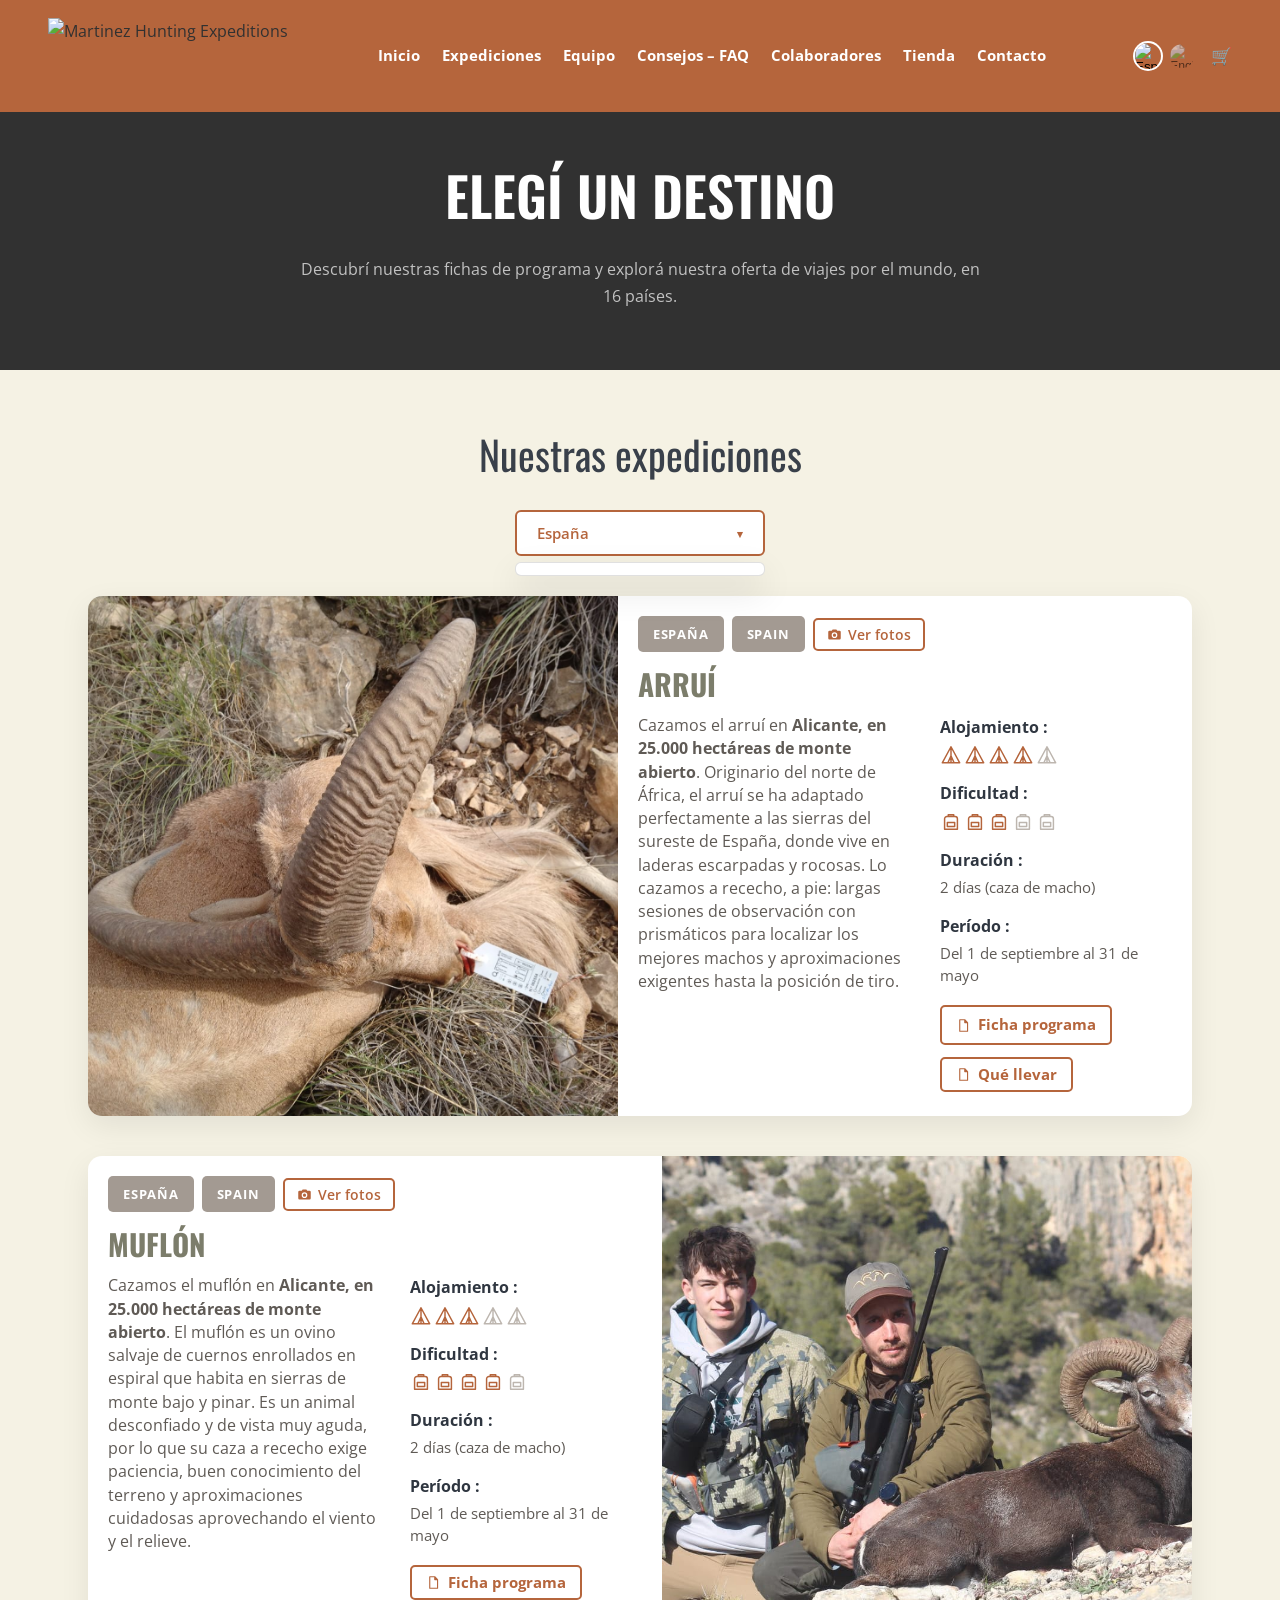
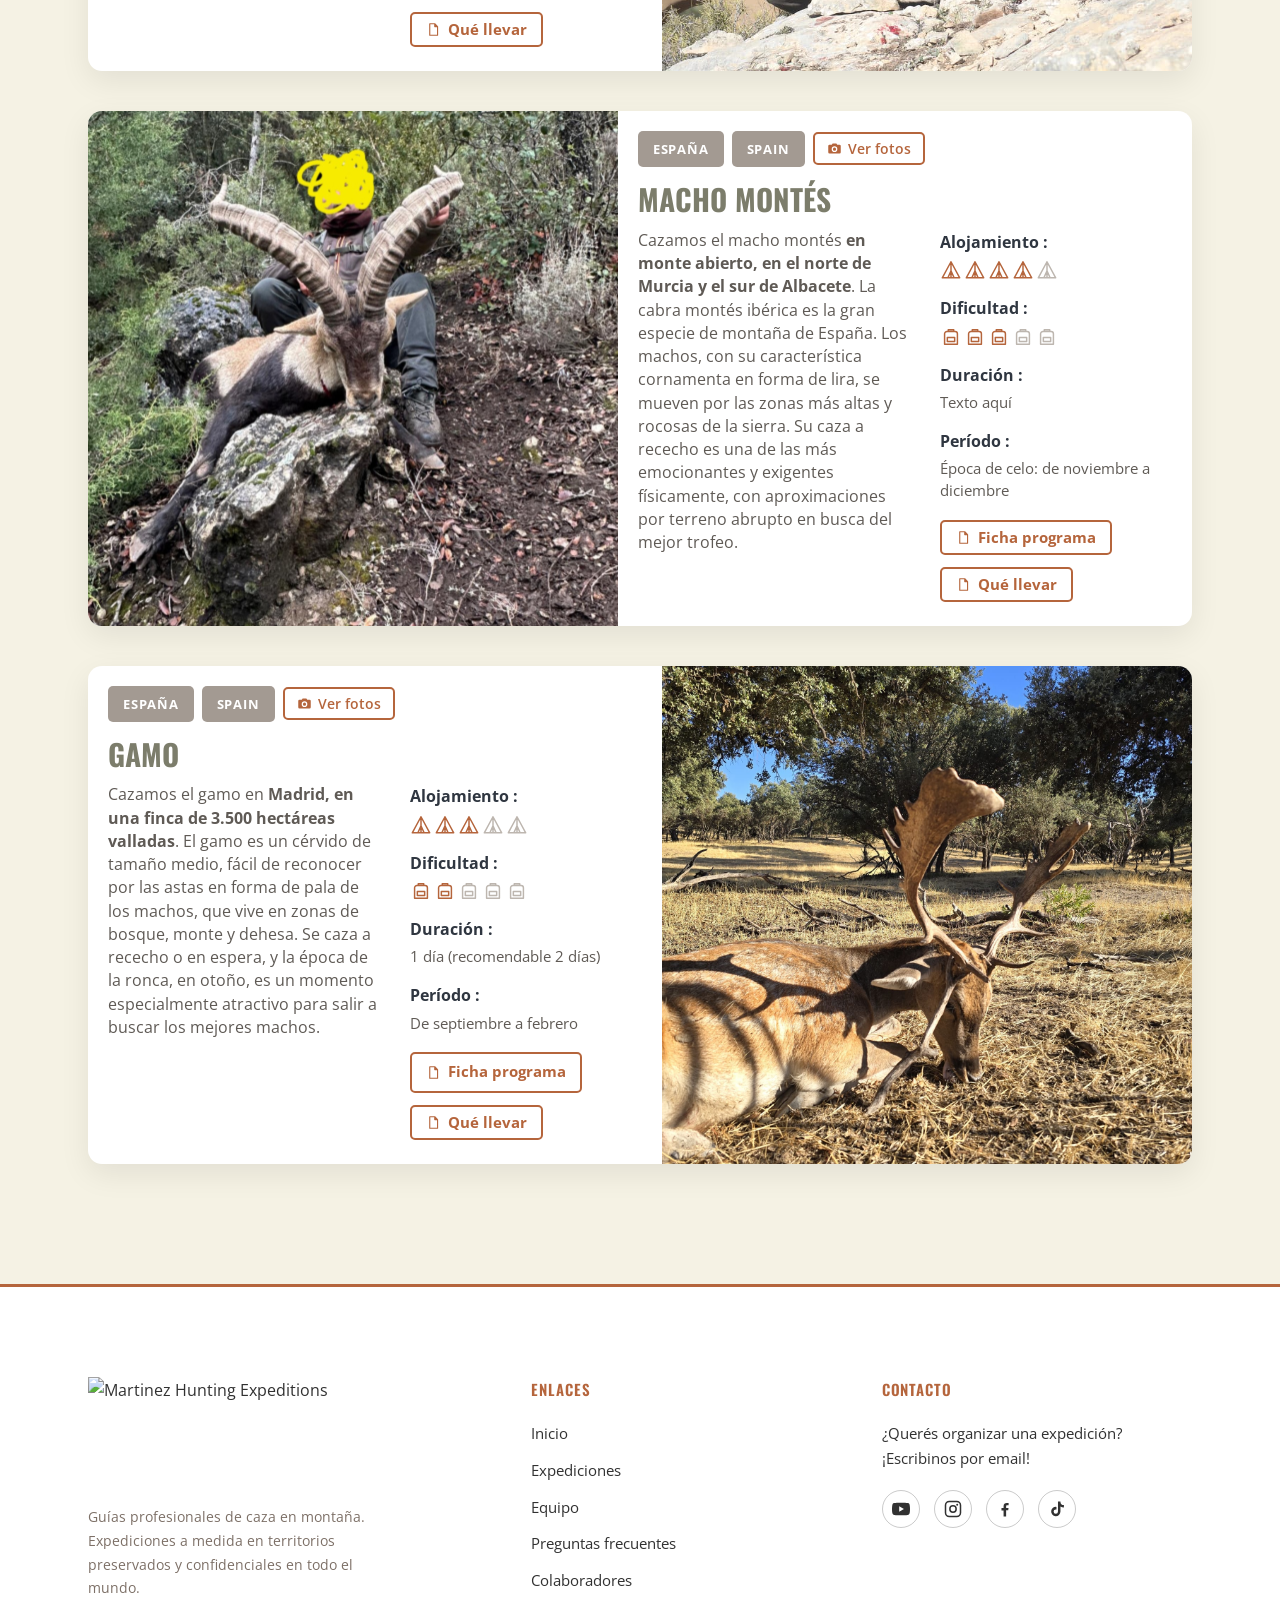
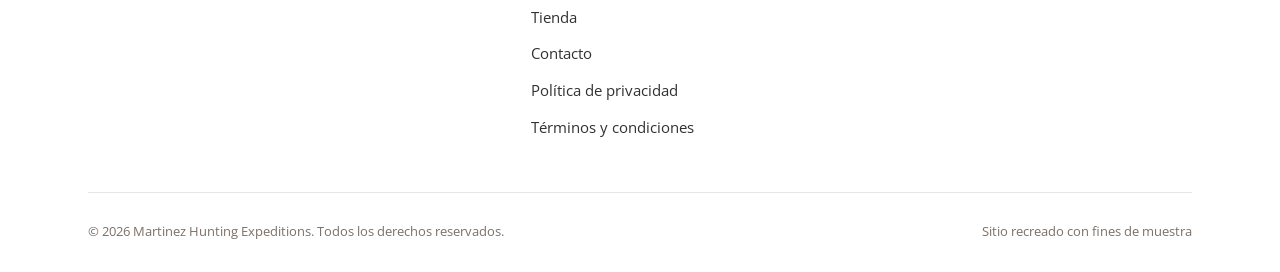
==== commit 34bc5c55: "Gamo: el botón Ficha programa abre el PDF de la cacería en Madrid Co-Authored-By: Claude Opus 5.5 <n" ====
--- a/expeditions.html
+++ b/expeditions.html
@@ -68,7 +68,7 @@
             <article class="exp-card reveal" data-country="espana"><div class="exp-card__media"><img src="assets/img/arrui.jpeg" alt="Arruí" loading="lazy" style="object-position:45% 45%"></div><div class="exp-card__body"><div class="exp-card__top"><span class="exp-card__country" data-lang-block="es">España</span><span class="exp-card__country" data-lang-block="en" hidden>Spain</span><button type="button" class="exp-card__photos"><svg viewBox="0 0 24 24" width="15" height="15" aria-hidden="true"><path fill="currentColor" d="M9 4 7.6 6H4a2 2 0 0 0-2 2v10a2 2 0 0 0 2 2h16a2 2 0 0 0 2-2V8a2 2 0 0 0-2-2h-3.6L15 4H9Zm3 4.5a4.5 4.5 0 1 1 0 9 4.5 4.5 0 0 1 0-9Zm0 2a2.5 2.5 0 1 0 0 5 2.5 2.5 0 0 0 0-5Z"/></svg> <span data-i18n="exp.viewPhotos">Ver fotos</span></button></div><h3 data-lang-block="es">Arruí</h3><h3 data-lang-block="en" hidden>Aoudad</h3><div class="exp-card__cols"><div class="exp-card__main"><p class="exp-card__desc" data-lang-block="es">Cazamos el arruí en <strong>Alicante, en 25.000 hectáreas de monte abierto</strong>. Originario del norte de África, el arruí se ha adaptado perfectamente a las sierras del sureste de España, donde vive en laderas escarpadas y rocosas. Lo cazamos a rececho, a pie: largas sesiones de observación con prismáticos para localizar los mejores machos y aproximaciones exigentes hasta la posición de tiro.</p><p class="exp-card__desc" data-lang-block="en" hidden>We hunt aoudad in <strong>Alicante, across 25,000 hectares of open mountain land</strong>. Native to North Africa, the aoudad has adapted perfectly to the mountain ranges of south-eastern Spain, where it lives on steep, rocky slopes. We hunt it by stalking, on foot: long glassing sessions to locate the best rams, followed by demanding approaches to the shooting position.</p></div><div class="exp-card__side"><div class="exp-card__stat"><span class="exp-card__stat-label" data-i18n="exp.stay">Alojamiento</span><div class="exp-rating"><span class="is-on"><svg viewBox="0 0 24 24" aria-hidden="true"><path d="M12 3 2.5 20.5h19L12 3Zm0 0v17.5M8.6 20.5 12 13l3.4 7.5" fill="none" stroke="currentColor" stroke-width="1.6" stroke-linejoin="round"/></svg></span><span class="is-on"><svg viewBox="0 0 24 24" aria-hidden="true"><path d="M12 3 2.5 20.5h19L12 3Zm0 0v17.5M8.6 20.5 12 13l3.4 7.5" fill="none" stroke="currentColor" stroke-width="1.6" stroke-linejoin="round"/></svg></span><span class="is-on"><svg viewBox="0 0 24 24" aria-hidden="true"><path d="M12 3 2.5 20.5h19L12 3Zm0 0v17.5M8.6 20.5 12 13l3.4 7.5" fill="none" stroke="currentColor" stroke-width="1.6" stroke-linejoin="round"/></svg></span><span class="is-on"><svg viewBox="0 0 24 24" aria-hidden="true"><path d="M12 3 2.5 20.5h19L12 3Zm0 0v17.5M8.6 20.5 12 13l3.4 7.5" fill="none" stroke="currentColor" stroke-width="1.6" stroke-linejoin="round"/></svg></span><span><svg viewBox="0 0 24 24" aria-hidden="true"><path d="M12 3 2.5 20.5h19L12 3Zm0 0v17.5M8.6 20.5 12 13l3.4 7.5" fill="none" stroke="currentColor" stroke-width="1.6" stroke-linejoin="round"/></svg></span></div></div><div class="exp-card__stat"><span class="exp-card__stat-label" data-i18n="exp.difficulty">Dificultad</span><div class="exp-rating"><span class="is-on"><svg viewBox="0 0 24 24" aria-hidden="true"><path d="M9 6V4.2h6V6M7.5 6h9A2.5 2.5 0 0 1 19 8.5V20H5V8.5A2.5 2.5 0 0 1 7.5 6ZM8 12.5h8V17H8Z" fill="none" stroke="currentColor" stroke-width="1.6" stroke-linejoin="round"/></svg></span><span class="is-on"><svg viewBox="0 0 24 24" aria-hidden="true"><path d="M9 6V4.2h6V6M7.5 6h9A2.5 2.5 0 0 1 19 8.5V20H5V8.5A2.5 2.5 0 0 1 7.5 6ZM8 12.5h8V17H8Z" fill="none" stroke="currentColor" stroke-width="1.6" stroke-linejoin="round"/></svg></span><span class="is-on"><svg viewBox="0 0 24 24" aria-hidden="true"><path d="M9 6V4.2h6V6M7.5 6h9A2.5 2.5 0 0 1 19 8.5V20H5V8.5A2.5 2.5 0 0 1 7.5 6ZM8 12.5h8V17H8Z" fill="none" stroke="currentColor" stroke-width="1.6" stroke-linejoin="round"/></svg></span><span><svg viewBox="0 0 24 24" aria-hidden="true"><path d="M9 6V4.2h6V6M7.5 6h9A2.5 2.5 0 0 1 19 8.5V20H5V8.5A2.5 2.5 0 0 1 7.5 6ZM8 12.5h8V17H8Z" fill="none" stroke="currentColor" stroke-width="1.6" stroke-linejoin="round"/></svg></span><span><svg viewBox="0 0 24 24" aria-hidden="true"><path d="M9 6V4.2h6V6M7.5 6h9A2.5 2.5 0 0 1 19 8.5V20H5V8.5A2.5 2.5 0 0 1 7.5 6ZM8 12.5h8V17H8Z" fill="none" stroke="currentColor" stroke-width="1.6" stroke-linejoin="round"/></svg></span></div></div><div class="exp-card__stat"><span class="exp-card__stat-label" data-i18n="exp.duration">Duración</span><span class="exp-card__stat-value" data-lang-block="es">2 días (caza de macho)</span><span class="exp-card__stat-value" data-lang-block="en" hidden>2 days (male hunt)</span></div><div class="exp-card__stat"><span class="exp-card__stat-label" data-i18n="exp.period">Período</span><span class="exp-card__stat-value" data-lang-block="es">Del 1 de septiembre al 31 de mayo</span><span class="exp-card__stat-value" data-lang-block="en" hidden>From 1 September to 31 May</span></div><div class="exp-card__actions"><a class="btn btn--outline" href="assets/docs/ficha-arrui-alicante.pdf" target="_blank" rel="noopener"><svg viewBox="0 0 24 24" width="15" height="15" aria-hidden="true"><path d="M6 2.8h8l4.5 4.5v13.9H6ZM14 2.8v4.5h4.5" fill="none" stroke="currentColor" stroke-width="1.8" stroke-linejoin="round"/></svg> <span data-i18n="exp.programSheet">Ficha programa</span></a><button type="button" class="btn btn--outline"><svg viewBox="0 0 24 24" width="15" height="15" aria-hidden="true"><path d="M6 2.8h8l4.5 4.5v13.9H6ZM14 2.8v4.5h4.5" fill="none" stroke="currentColor" stroke-width="1.8" stroke-linejoin="round"/></svg> <span data-i18n="exp.takeAway">Qué llevar</span></button></div></div></div></div><div class="exp-card__gallery" hidden><img src="assets/img/arrui.jpeg" alt="Arruí" loading="lazy"><img src="assets/img/arrui-1.jpeg" alt="Arruí" loading="lazy"><img src="assets/img/arrui-2.jpeg" alt="Arruí" loading="lazy"><img src="assets/img/arrui-3.jpeg" alt="Arruí" loading="lazy"><img src="assets/img/arrui-4.jpeg" alt="Arruí" loading="lazy"><img src="assets/img/arrui-5.jpeg" alt="Arruí" loading="lazy"><img src="assets/img/arrui-6.jpeg" alt="Arruí" loading="lazy"><img src="assets/img/arrui-7.jpeg" alt="Arruí" loading="lazy"><img src="assets/img/arrui-8.jpeg" alt="Arruí" loading="lazy"><img src="assets/img/arrui-9.jpeg" alt="Arruí" loading="lazy"></div></article>
             <article class="exp-card reveal" data-country="espana"><div class="exp-card__media"><img src="assets/img/muflon.jpeg" alt="Muflón" loading="lazy" style="object-position:60% 50%"></div><div class="exp-card__body"><div class="exp-card__top"><span class="exp-card__country" data-lang-block="es">España</span><span class="exp-card__country" data-lang-block="en" hidden>Spain</span><button type="button" class="exp-card__photos"><svg viewBox="0 0 24 24" width="15" height="15" aria-hidden="true"><path fill="currentColor" d="M9 4 7.6 6H4a2 2 0 0 0-2 2v10a2 2 0 0 0 2 2h16a2 2 0 0 0 2-2V8a2 2 0 0 0-2-2h-3.6L15 4H9Zm3 4.5a4.5 4.5 0 1 1 0 9 4.5 4.5 0 0 1 0-9Zm0 2a2.5 2.5 0 1 0 0 5 2.5 2.5 0 0 0 0-5Z"/></svg> <span data-i18n="exp.viewPhotos">Ver fotos</span></button></div><h3 data-lang-block="es">Muflón</h3><h3 data-lang-block="en" hidden>Mouflon</h3><div class="exp-card__cols"><div class="exp-card__main"><p class="exp-card__desc" data-lang-block="es">Cazamos el muflón en <strong>Alicante, en 25.000 hectáreas de monte abierto</strong>. El muflón es un ovino salvaje de cuernos enrollados en espiral que habita en sierras de monte bajo y pinar. Es un animal desconfiado y de vista muy aguda, por lo que su caza a rececho exige paciencia, buen conocimiento del terreno y aproximaciones cuidadosas aprovechando el viento y el relieve.</p><p class="exp-card__desc" data-lang-block="en" hidden>We hunt mouflon in <strong>Alicante, across 25,000 hectares of open mountain land</strong>. The mouflon is a wild sheep with spiral-curled horns that lives in mountains covered with scrub and pine forest. It is wary and has very keen eyesight, so stalking it requires patience, good knowledge of the terrain and careful approaches using the wind and the lie of the land.</p></div><div class="exp-card__side"><div class="exp-card__stat"><span class="exp-card__stat-label" data-i18n="exp.stay">Alojamiento</span><div class="exp-rating"><span class="is-on"><svg viewBox="0 0 24 24" aria-hidden="true"><path d="M12 3 2.5 20.5h19L12 3Zm0 0v17.5M8.6 20.5 12 13l3.4 7.5" fill="none" stroke="currentColor" stroke-width="1.6" stroke-linejoin="round"/></svg></span><span class="is-on"><svg viewBox="0 0 24 24" aria-hidden="true"><path d="M12 3 2.5 20.5h19L12 3Zm0 0v17.5M8.6 20.5 12 13l3.4 7.5" fill="none" stroke="currentColor" stroke-width="1.6" stroke-linejoin="round"/></svg></span><span class="is-on"><svg viewBox="0 0 24 24" aria-hidden="true"><path d="M12 3 2.5 20.5h19L12 3Zm0 0v17.5M8.6 20.5 12 13l3.4 7.5" fill="none" stroke="currentColor" stroke-width="1.6" stroke-linejoin="round"/></svg></span><span><svg viewBox="0 0 24 24" aria-hidden="true"><path d="M12 3 2.5 20.5h19L12 3Zm0 0v17.5M8.6 20.5 12 13l3.4 7.5" fill="none" stroke="currentColor" stroke-width="1.6" stroke-linejoin="round"/></svg></span><span><svg viewBox="0 0 24 24" aria-hidden="true"><path d="M12 3 2.5 20.5h19L12 3Zm0 0v17.5M8.6 20.5 12 13l3.4 7.5" fill="none" stroke="currentColor" stroke-width="1.6" stroke-linejoin="round"/></svg></span></div></div><div class="exp-card__stat"><span class="exp-card__stat-label" data-i18n="exp.difficulty">Dificultad</span><div class="exp-rating"><span class="is-on"><svg viewBox="0 0 24 24" aria-hidden="true"><path d="M9 6V4.2h6V6M7.5 6h9A2.5 2.5 0 0 1 19 8.5V20H5V8.5A2.5 2.5 0 0 1 7.5 6ZM8 12.5h8V17H8Z" fill="none" stroke="currentColor" stroke-width="1.6" stroke-linejoin="round"/></svg></span><span class="is-on"><svg viewBox="0 0 24 24" aria-hidden="true"><path d="M9 6V4.2h6V6M7.5 6h9A2.5 2.5 0 0 1 19 8.5V20H5V8.5A2.5 2.5 0 0 1 7.5 6ZM8 12.5h8V17H8Z" fill="none" stroke="currentColor" stroke-width="1.6" stroke-linejoin="round"/></svg></span><span class="is-on"><svg viewBox="0 0 24 24" aria-hidden="true"><path d="M9 6V4.2h6V6M7.5 6h9A2.5 2.5 0 0 1 19 8.5V20H5V8.5A2.5 2.5 0 0 1 7.5 6ZM8 12.5h8V17H8Z" fill="none" stroke="currentColor" stroke-width="1.6" stroke-linejoin="round"/></svg></span><span class="is-on"><svg viewBox="0 0 24 24" aria-hidden="true"><path d="M9 6V4.2h6V6M7.5 6h9A2.5 2.5 0 0 1 19 8.5V20H5V8.5A2.5 2.5 0 0 1 7.5 6ZM8 12.5h8V17H8Z" fill="none" stroke="currentColor" stroke-width="1.6" stroke-linejoin="round"/></svg></span><span><svg viewBox="0 0 24 24" aria-hidden="true"><path d="M9 6V4.2h6V6M7.5 6h9A2.5 2.5 0 0 1 19 8.5V20H5V8.5A2.5 2.5 0 0 1 7.5 6ZM8 12.5h8V17H8Z" fill="none" stroke="currentColor" stroke-width="1.6" stroke-linejoin="round"/></svg></span></div></div><div class="exp-card__stat"><span class="exp-card__stat-label" data-i18n="exp.duration">Duración</span><span class="exp-card__stat-value" data-lang-block="es">2 días (caza de macho)</span><span class="exp-card__stat-value" data-lang-block="en" hidden>2 days (male hunt)</span></div><div class="exp-card__stat"><span class="exp-card__stat-label" data-i18n="exp.period">Período</span><span class="exp-card__stat-value" data-lang-block="es">Del 1 de septiembre al 31 de mayo</span><span class="exp-card__stat-value" data-lang-block="en" hidden>From 1 September to 31 May</span></div><div class="exp-card__actions"><button type="button" class="btn btn--outline"><svg viewBox="0 0 24 24" width="15" height="15" aria-hidden="true"><path d="M6 2.8h8l4.5 4.5v13.9H6ZM14 2.8v4.5h4.5" fill="none" stroke="currentColor" stroke-width="1.8" stroke-linejoin="round"/></svg> <span data-i18n="exp.programSheet">Ficha programa</span></button><button type="button" class="btn btn--outline"><svg viewBox="0 0 24 24" width="15" height="15" aria-hidden="true"><path d="M6 2.8h8l4.5 4.5v13.9H6ZM14 2.8v4.5h4.5" fill="none" stroke="currentColor" stroke-width="1.8" stroke-linejoin="round"/></svg> <span data-i18n="exp.takeAway">Qué llevar</span></button></div></div></div></div><div class="exp-card__gallery" hidden><img src="assets/img/muflon.jpeg" alt="Muflón" loading="lazy"><img src="assets/img/muflon-1.jpeg" alt="Muflón" loading="lazy"><img src="assets/img/muflon-2.jpeg" alt="Muflón" loading="lazy"><img src="assets/img/muflon-3.jpeg" alt="Muflón" loading="lazy"><img src="assets/img/muflon-4.jpeg" alt="Muflón" loading="lazy"><img src="assets/img/muflon-5.jpeg" alt="Muflón" loading="lazy"><img src="assets/img/muflon-6.jpeg" alt="Muflón" loading="lazy"></div></article>
             <article class="exp-card reveal" data-country="espana"><div class="exp-card__media"><img src="assets/img/macho-montes.jpeg" alt="Macho montés" loading="lazy" style="object-position:50% 50%"></div><div class="exp-card__body"><div class="exp-card__top"><span class="exp-card__country" data-lang-block="es">España</span><span class="exp-card__country" data-lang-block="en" hidden>Spain</span><button type="button" class="exp-card__photos"><svg viewBox="0 0 24 24" width="15" height="15" aria-hidden="true"><path fill="currentColor" d="M9 4 7.6 6H4a2 2 0 0 0-2 2v10a2 2 0 0 0 2 2h16a2 2 0 0 0 2-2V8a2 2 0 0 0-2-2h-3.6L15 4H9Zm3 4.5a4.5 4.5 0 1 1 0 9 4.5 4.5 0 0 1 0-9Zm0 2a2.5 2.5 0 1 0 0 5 2.5 2.5 0 0 0 0-5Z"/></svg> <span data-i18n="exp.viewPhotos">Ver fotos</span></button></div><h3 data-lang-block="es">Macho montés</h3><h3 data-lang-block="en" hidden>Spanish Ibex</h3><div class="exp-card__cols"><div class="exp-card__main"><p class="exp-card__desc" data-lang-block="es">Cazamos el macho montés <strong>en monte abierto, en el norte de Murcia y el sur de Albacete</strong>. La cabra montés ibérica es la gran especie de montaña de España. Los machos, con su característica cornamenta en forma de lira, se mueven por las zonas más altas y rocosas de la sierra. Su caza a rececho es una de las más emocionantes y exigentes físicamente, con aproximaciones por terreno abrupto en busca del mejor trofeo.</p><p class="exp-card__desc" data-lang-block="en" hidden>We hunt Spanish ibex <strong>on open mountain land in northern Murcia and southern Albacete</strong>. The Iberian ibex is Spain's great mountain species. The males, with their characteristic lyre-shaped horns, roam the highest and rockiest parts of the mountains. Stalking them is one of the most exciting and physically demanding hunts, with approaches over rugged terrain in search of the best trophy.</p></div><div class="exp-card__side"><div class="exp-card__stat"><span class="exp-card__stat-label" data-i18n="exp.stay">Alojamiento</span><div class="exp-rating"><span class="is-on"><svg viewBox="0 0 24 24" aria-hidden="true"><path d="M12 3 2.5 20.5h19L12 3Zm0 0v17.5M8.6 20.5 12 13l3.4 7.5" fill="none" stroke="currentColor" stroke-width="1.6" stroke-linejoin="round"/></svg></span><span class="is-on"><svg viewBox="0 0 24 24" aria-hidden="true"><path d="M12 3 2.5 20.5h19L12 3Zm0 0v17.5M8.6 20.5 12 13l3.4 7.5" fill="none" stroke="currentColor" stroke-width="1.6" stroke-linejoin="round"/></svg></span><span class="is-on"><svg viewBox="0 0 24 24" aria-hidden="true"><path d="M12 3 2.5 20.5h19L12 3Zm0 0v17.5M8.6 20.5 12 13l3.4 7.5" fill="none" stroke="currentColor" stroke-width="1.6" stroke-linejoin="round"/></svg></span><span class="is-on"><svg viewBox="0 0 24 24" aria-hidden="true"><path d="M12 3 2.5 20.5h19L12 3Zm0 0v17.5M8.6 20.5 12 13l3.4 7.5" fill="none" stroke="currentColor" stroke-width="1.6" stroke-linejoin="round"/></svg></span><span><svg viewBox="0 0 24 24" aria-hidden="true"><path d="M12 3 2.5 20.5h19L12 3Zm0 0v17.5M8.6 20.5 12 13l3.4 7.5" fill="none" stroke="currentColor" stroke-width="1.6" stroke-linejoin="round"/></svg></span></div></div><div class="exp-card__stat"><span class="exp-card__stat-label" data-i18n="exp.difficulty">Dificultad</span><div class="exp-rating"><span class="is-on"><svg viewBox="0 0 24 24" aria-hidden="true"><path d="M9 6V4.2h6V6M7.5 6h9A2.5 2.5 0 0 1 19 8.5V20H5V8.5A2.5 2.5 0 0 1 7.5 6ZM8 12.5h8V17H8Z" fill="none" stroke="currentColor" stroke-width="1.6" stroke-linejoin="round"/></svg></span><span class="is-on"><svg viewBox="0 0 24 24" aria-hidden="true"><path d="M9 6V4.2h6V6M7.5 6h9A2.5 2.5 0 0 1 19 8.5V20H5V8.5A2.5 2.5 0 0 1 7.5 6ZM8 12.5h8V17H8Z" fill="none" stroke="currentColor" stroke-width="1.6" stroke-linejoin="round"/></svg></span><span class="is-on"><svg viewBox="0 0 24 24" aria-hidden="true"><path d="M9 6V4.2h6V6M7.5 6h9A2.5 2.5 0 0 1 19 8.5V20H5V8.5A2.5 2.5 0 0 1 7.5 6ZM8 12.5h8V17H8Z" fill="none" stroke="currentColor" stroke-width="1.6" stroke-linejoin="round"/></svg></span><span><svg viewBox="0 0 24 24" aria-hidden="true"><path d="M9 6V4.2h6V6M7.5 6h9A2.5 2.5 0 0 1 19 8.5V20H5V8.5A2.5 2.5 0 0 1 7.5 6ZM8 12.5h8V17H8Z" fill="none" stroke="currentColor" stroke-width="1.6" stroke-linejoin="round"/></svg></span><span><svg viewBox="0 0 24 24" aria-hidden="true"><path d="M9 6V4.2h6V6M7.5 6h9A2.5 2.5 0 0 1 19 8.5V20H5V8.5A2.5 2.5 0 0 1 7.5 6ZM8 12.5h8V17H8Z" fill="none" stroke="currentColor" stroke-width="1.6" stroke-linejoin="round"/></svg></span></div></div><div class="exp-card__stat"><span class="exp-card__stat-label" data-i18n="exp.duration">Duración</span><span class="exp-card__stat-value">Texto aquí</span></div><div class="exp-card__stat"><span class="exp-card__stat-label" data-i18n="exp.period">Período</span><span class="exp-card__stat-value" data-lang-block="es">Época de celo: de noviembre a diciembre</span><span class="exp-card__stat-value" data-lang-block="en" hidden>Rut season: November to December</span></div><div class="exp-card__actions"><button type="button" class="btn btn--outline"><svg viewBox="0 0 24 24" width="15" height="15" aria-hidden="true"><path d="M6 2.8h8l4.5 4.5v13.9H6ZM14 2.8v4.5h4.5" fill="none" stroke="currentColor" stroke-width="1.8" stroke-linejoin="round"/></svg> <span data-i18n="exp.programSheet">Ficha programa</span></button><button type="button" class="btn btn--outline"><svg viewBox="0 0 24 24" width="15" height="15" aria-hidden="true"><path d="M6 2.8h8l4.5 4.5v13.9H6ZM14 2.8v4.5h4.5" fill="none" stroke="currentColor" stroke-width="1.8" stroke-linejoin="round"/></svg> <span data-i18n="exp.takeAway">Qué llevar</span></button></div></div></div></div><div class="exp-card__gallery" hidden><img src="assets/img/macho-montes.jpeg" alt="Macho montés" loading="lazy"><img src="assets/img/macho1.jpeg" alt="Macho montés" loading="lazy"><img src="assets/img/macho2.jpeg" alt="Macho montés" loading="lazy"><img src="assets/img/macho3.jpeg" alt="Macho montés" loading="lazy"><img src="assets/img/macho4.jpeg" alt="Macho montés" loading="lazy"></div></article>
-            <article class="exp-card reveal" data-country="espana"><div class="exp-card__media"><img src="assets/img/gamo.jpeg" alt="Gamo" loading="lazy" style="object-position:50% 62%"></div><div class="exp-card__body"><div class="exp-card__top"><span class="exp-card__country" data-lang-block="es">España</span><span class="exp-card__country" data-lang-block="en" hidden>Spain</span><button type="button" class="exp-card__photos"><svg viewBox="0 0 24 24" width="15" height="15" aria-hidden="true"><path fill="currentColor" d="M9 4 7.6 6H4a2 2 0 0 0-2 2v10a2 2 0 0 0 2 2h16a2 2 0 0 0 2-2V8a2 2 0 0 0-2-2h-3.6L15 4H9Zm3 4.5a4.5 4.5 0 1 1 0 9 4.5 4.5 0 0 1 0-9Zm0 2a2.5 2.5 0 1 0 0 5 2.5 2.5 0 0 0 0-5Z"/></svg> <span data-i18n="exp.viewPhotos">Ver fotos</span></button></div><h3 data-lang-block="es">Gamo</h3><h3 data-lang-block="en" hidden>Fallow Deer</h3><div class="exp-card__cols"><div class="exp-card__main"><p class="exp-card__desc" data-lang-block="es">Cazamos el gamo en <strong>Madrid, en una finca de 3.500 hectáreas valladas</strong>. El gamo es un cérvido de tamaño medio, fácil de reconocer por las astas en forma de pala de los machos, que vive en zonas de bosque, monte y dehesa. Se caza a rececho o en espera, y la época de la ronca, en otoño, es un momento especialmente atractivo para salir a buscar los mejores machos.</p><p class="exp-card__desc" data-lang-block="en" hidden>We hunt fallow deer in <strong>Madrid, on a 3,500-hectare fenced estate</strong>. The fallow deer is a medium-sized deer, easy to recognise by the palmate antlers of the bucks, that lives in woodland, scrub and open oak pasture. It is hunted by stalking or from a stand, and the rut in autumn is a particularly exciting time to go after the best bucks.</p></div><div class="exp-card__side"><div class="exp-card__stat"><span class="exp-card__stat-label" data-i18n="exp.stay">Alojamiento</span><div class="exp-rating"><span class="is-on"><svg viewBox="0 0 24 24" aria-hidden="true"><path d="M12 3 2.5 20.5h19L12 3Zm0 0v17.5M8.6 20.5 12 13l3.4 7.5" fill="none" stroke="currentColor" stroke-width="1.6" stroke-linejoin="round"/></svg></span><span class="is-on"><svg viewBox="0 0 24 24" aria-hidden="true"><path d="M12 3 2.5 20.5h19L12 3Zm0 0v17.5M8.6 20.5 12 13l3.4 7.5" fill="none" stroke="currentColor" stroke-width="1.6" stroke-linejoin="round"/></svg></span><span class="is-on"><svg viewBox="0 0 24 24" aria-hidden="true"><path d="M12 3 2.5 20.5h19L12 3Zm0 0v17.5M8.6 20.5 12 13l3.4 7.5" fill="none" stroke="currentColor" stroke-width="1.6" stroke-linejoin="round"/></svg></span><span><svg viewBox="0 0 24 24" aria-hidden="true"><path d="M12 3 2.5 20.5h19L12 3Zm0 0v17.5M8.6 20.5 12 13l3.4 7.5" fill="none" stroke="currentColor" stroke-width="1.6" stroke-linejoin="round"/></svg></span><span><svg viewBox="0 0 24 24" aria-hidden="true"><path d="M12 3 2.5 20.5h19L12 3Zm0 0v17.5M8.6 20.5 12 13l3.4 7.5" fill="none" stroke="currentColor" stroke-width="1.6" stroke-linejoin="round"/></svg></span></div></div><div class="exp-card__stat"><span class="exp-card__stat-label" data-i18n="exp.difficulty">Dificultad</span><div class="exp-rating"><span class="is-on"><svg viewBox="0 0 24 24" aria-hidden="true"><path d="M9 6V4.2h6V6M7.5 6h9A2.5 2.5 0 0 1 19 8.5V20H5V8.5A2.5 2.5 0 0 1 7.5 6ZM8 12.5h8V17H8Z" fill="none" stroke="currentColor" stroke-width="1.6" stroke-linejoin="round"/></svg></span><span class="is-on"><svg viewBox="0 0 24 24" aria-hidden="true"><path d="M9 6V4.2h6V6M7.5 6h9A2.5 2.5 0 0 1 19 8.5V20H5V8.5A2.5 2.5 0 0 1 7.5 6ZM8 12.5h8V17H8Z" fill="none" stroke="currentColor" stroke-width="1.6" stroke-linejoin="round"/></svg></span><span><svg viewBox="0 0 24 24" aria-hidden="true"><path d="M9 6V4.2h6V6M7.5 6h9A2.5 2.5 0 0 1 19 8.5V20H5V8.5A2.5 2.5 0 0 1 7.5 6ZM8 12.5h8V17H8Z" fill="none" stroke="currentColor" stroke-width="1.6" stroke-linejoin="round"/></svg></span><span><svg viewBox="0 0 24 24" aria-hidden="true"><path d="M9 6V4.2h6V6M7.5 6h9A2.5 2.5 0 0 1 19 8.5V20H5V8.5A2.5 2.5 0 0 1 7.5 6ZM8 12.5h8V17H8Z" fill="none" stroke="currentColor" stroke-width="1.6" stroke-linejoin="round"/></svg></span><span><svg viewBox="0 0 24 24" aria-hidden="true"><path d="M9 6V4.2h6V6M7.5 6h9A2.5 2.5 0 0 1 19 8.5V20H5V8.5A2.5 2.5 0 0 1 7.5 6ZM8 12.5h8V17H8Z" fill="none" stroke="currentColor" stroke-width="1.6" stroke-linejoin="round"/></svg></span></div></div><div class="exp-card__stat"><span class="exp-card__stat-label" data-i18n="exp.duration">Duración</span><span class="exp-card__stat-value" data-lang-block="es">1 día (recomendable 2 días)</span><span class="exp-card__stat-value" data-lang-block="en" hidden>1 day (2 days recommended)</span></div><div class="exp-card__stat"><span class="exp-card__stat-label" data-i18n="exp.period">Período</span><span class="exp-card__stat-value" data-lang-block="es">De septiembre a febrero</span><span class="exp-card__stat-value" data-lang-block="en" hidden>September to February</span></div><div class="exp-card__actions"><button type="button" class="btn btn--outline"><svg viewBox="0 0 24 24" width="15" height="15" aria-hidden="true"><path d="M6 2.8h8l4.5 4.5v13.9H6ZM14 2.8v4.5h4.5" fill="none" stroke="currentColor" stroke-width="1.8" stroke-linejoin="round"/></svg> <span data-i18n="exp.programSheet">Ficha programa</span></button><button type="button" class="btn btn--outline"><svg viewBox="0 0 24 24" width="15" height="15" aria-hidden="true"><path d="M6 2.8h8l4.5 4.5v13.9H6ZM14 2.8v4.5h4.5" fill="none" stroke="currentColor" stroke-width="1.8" stroke-linejoin="round"/></svg> <span data-i18n="exp.takeAway">Qué llevar</span></button></div></div></div></div><div class="exp-card__gallery" hidden><img src="assets/img/gamo.jpeg" alt="Gamo" loading="lazy"></div></article>
+            <article class="exp-card reveal" data-country="espana"><div class="exp-card__media"><img src="assets/img/gamo.jpeg" alt="Gamo" loading="lazy" style="object-position:50% 62%"></div><div class="exp-card__body"><div class="exp-card__top"><span class="exp-card__country" data-lang-block="es">España</span><span class="exp-card__country" data-lang-block="en" hidden>Spain</span><button type="button" class="exp-card__photos"><svg viewBox="0 0 24 24" width="15" height="15" aria-hidden="true"><path fill="currentColor" d="M9 4 7.6 6H4a2 2 0 0 0-2 2v10a2 2 0 0 0 2 2h16a2 2 0 0 0 2-2V8a2 2 0 0 0-2-2h-3.6L15 4H9Zm3 4.5a4.5 4.5 0 1 1 0 9 4.5 4.5 0 0 1 0-9Zm0 2a2.5 2.5 0 1 0 0 5 2.5 2.5 0 0 0 0-5Z"/></svg> <span data-i18n="exp.viewPhotos">Ver fotos</span></button></div><h3 data-lang-block="es">Gamo</h3><h3 data-lang-block="en" hidden>Fallow Deer</h3><div class="exp-card__cols"><div class="exp-card__main"><p class="exp-card__desc" data-lang-block="es">Cazamos el gamo en <strong>Madrid, en una finca de 3.500 hectáreas valladas</strong>. El gamo es un cérvido de tamaño medio, fácil de reconocer por las astas en forma de pala de los machos, que vive en zonas de bosque, monte y dehesa. Se caza a rececho o en espera, y la época de la ronca, en otoño, es un momento especialmente atractivo para salir a buscar los mejores machos.</p><p class="exp-card__desc" data-lang-block="en" hidden>We hunt fallow deer in <strong>Madrid, on a 3,500-hectare fenced estate</strong>. The fallow deer is a medium-sized deer, easy to recognise by the palmate antlers of the bucks, that lives in woodland, scrub and open oak pasture. It is hunted by stalking or from a stand, and the rut in autumn is a particularly exciting time to go after the best bucks.</p></div><div class="exp-card__side"><div class="exp-card__stat"><span class="exp-card__stat-label" data-i18n="exp.stay">Alojamiento</span><div class="exp-rating"><span class="is-on"><svg viewBox="0 0 24 24" aria-hidden="true"><path d="M12 3 2.5 20.5h19L12 3Zm0 0v17.5M8.6 20.5 12 13l3.4 7.5" fill="none" stroke="currentColor" stroke-width="1.6" stroke-linejoin="round"/></svg></span><span class="is-on"><svg viewBox="0 0 24 24" aria-hidden="true"><path d="M12 3 2.5 20.5h19L12 3Zm0 0v17.5M8.6 20.5 12 13l3.4 7.5" fill="none" stroke="currentColor" stroke-width="1.6" stroke-linejoin="round"/></svg></span><span class="is-on"><svg viewBox="0 0 24 24" aria-hidden="true"><path d="M12 3 2.5 20.5h19L12 3Zm0 0v17.5M8.6 20.5 12 13l3.4 7.5" fill="none" stroke="currentColor" stroke-width="1.6" stroke-linejoin="round"/></svg></span><span><svg viewBox="0 0 24 24" aria-hidden="true"><path d="M12 3 2.5 20.5h19L12 3Zm0 0v17.5M8.6 20.5 12 13l3.4 7.5" fill="none" stroke="currentColor" stroke-width="1.6" stroke-linejoin="round"/></svg></span><span><svg viewBox="0 0 24 24" aria-hidden="true"><path d="M12 3 2.5 20.5h19L12 3Zm0 0v17.5M8.6 20.5 12 13l3.4 7.5" fill="none" stroke="currentColor" stroke-width="1.6" stroke-linejoin="round"/></svg></span></div></div><div class="exp-card__stat"><span class="exp-card__stat-label" data-i18n="exp.difficulty">Dificultad</span><div class="exp-rating"><span class="is-on"><svg viewBox="0 0 24 24" aria-hidden="true"><path d="M9 6V4.2h6V6M7.5 6h9A2.5 2.5 0 0 1 19 8.5V20H5V8.5A2.5 2.5 0 0 1 7.5 6ZM8 12.5h8V17H8Z" fill="none" stroke="currentColor" stroke-width="1.6" stroke-linejoin="round"/></svg></span><span class="is-on"><svg viewBox="0 0 24 24" aria-hidden="true"><path d="M9 6V4.2h6V6M7.5 6h9A2.5 2.5 0 0 1 19 8.5V20H5V8.5A2.5 2.5 0 0 1 7.5 6ZM8 12.5h8V17H8Z" fill="none" stroke="currentColor" stroke-width="1.6" stroke-linejoin="round"/></svg></span><span><svg viewBox="0 0 24 24" aria-hidden="true"><path d="M9 6V4.2h6V6M7.5 6h9A2.5 2.5 0 0 1 19 8.5V20H5V8.5A2.5 2.5 0 0 1 7.5 6ZM8 12.5h8V17H8Z" fill="none" stroke="currentColor" stroke-width="1.6" stroke-linejoin="round"/></svg></span><span><svg viewBox="0 0 24 24" aria-hidden="true"><path d="M9 6V4.2h6V6M7.5 6h9A2.5 2.5 0 0 1 19 8.5V20H5V8.5A2.5 2.5 0 0 1 7.5 6ZM8 12.5h8V17H8Z" fill="none" stroke="currentColor" stroke-width="1.6" stroke-linejoin="round"/></svg></span><span><svg viewBox="0 0 24 24" aria-hidden="true"><path d="M9 6V4.2h6V6M7.5 6h9A2.5 2.5 0 0 1 19 8.5V20H5V8.5A2.5 2.5 0 0 1 7.5 6ZM8 12.5h8V17H8Z" fill="none" stroke="currentColor" stroke-width="1.6" stroke-linejoin="round"/></svg></span></div></div><div class="exp-card__stat"><span class="exp-card__stat-label" data-i18n="exp.duration">Duración</span><span class="exp-card__stat-value" data-lang-block="es">1 día (recomendable 2 días)</span><span class="exp-card__stat-value" data-lang-block="en" hidden>1 day (2 days recommended)</span></div><div class="exp-card__stat"><span class="exp-card__stat-label" data-i18n="exp.period">Período</span><span class="exp-card__stat-value" data-lang-block="es">De septiembre a febrero</span><span class="exp-card__stat-value" data-lang-block="en" hidden>September to February</span></div><div class="exp-card__actions"><a class="btn btn--outline" href="assets/docs/ficha-gamo-madrid.pdf" target="_blank" rel="noopener"><svg viewBox="0 0 24 24" width="15" height="15" aria-hidden="true"><path d="M6 2.8h8l4.5 4.5v13.9H6ZM14 2.8v4.5h4.5" fill="none" stroke="currentColor" stroke-width="1.8" stroke-linejoin="round"/></svg> <span data-i18n="exp.programSheet">Ficha programa</span></a><button type="button" class="btn btn--outline"><svg viewBox="0 0 24 24" width="15" height="15" aria-hidden="true"><path d="M6 2.8h8l4.5 4.5v13.9H6ZM14 2.8v4.5h4.5" fill="none" stroke="currentColor" stroke-width="1.8" stroke-linejoin="round"/></svg> <span data-i18n="exp.takeAway">Qué llevar</span></button></div></div></div></div><div class="exp-card__gallery" hidden><img src="assets/img/gamo.jpeg" alt="Gamo" loading="lazy"></div></article>
           </div>
 
       
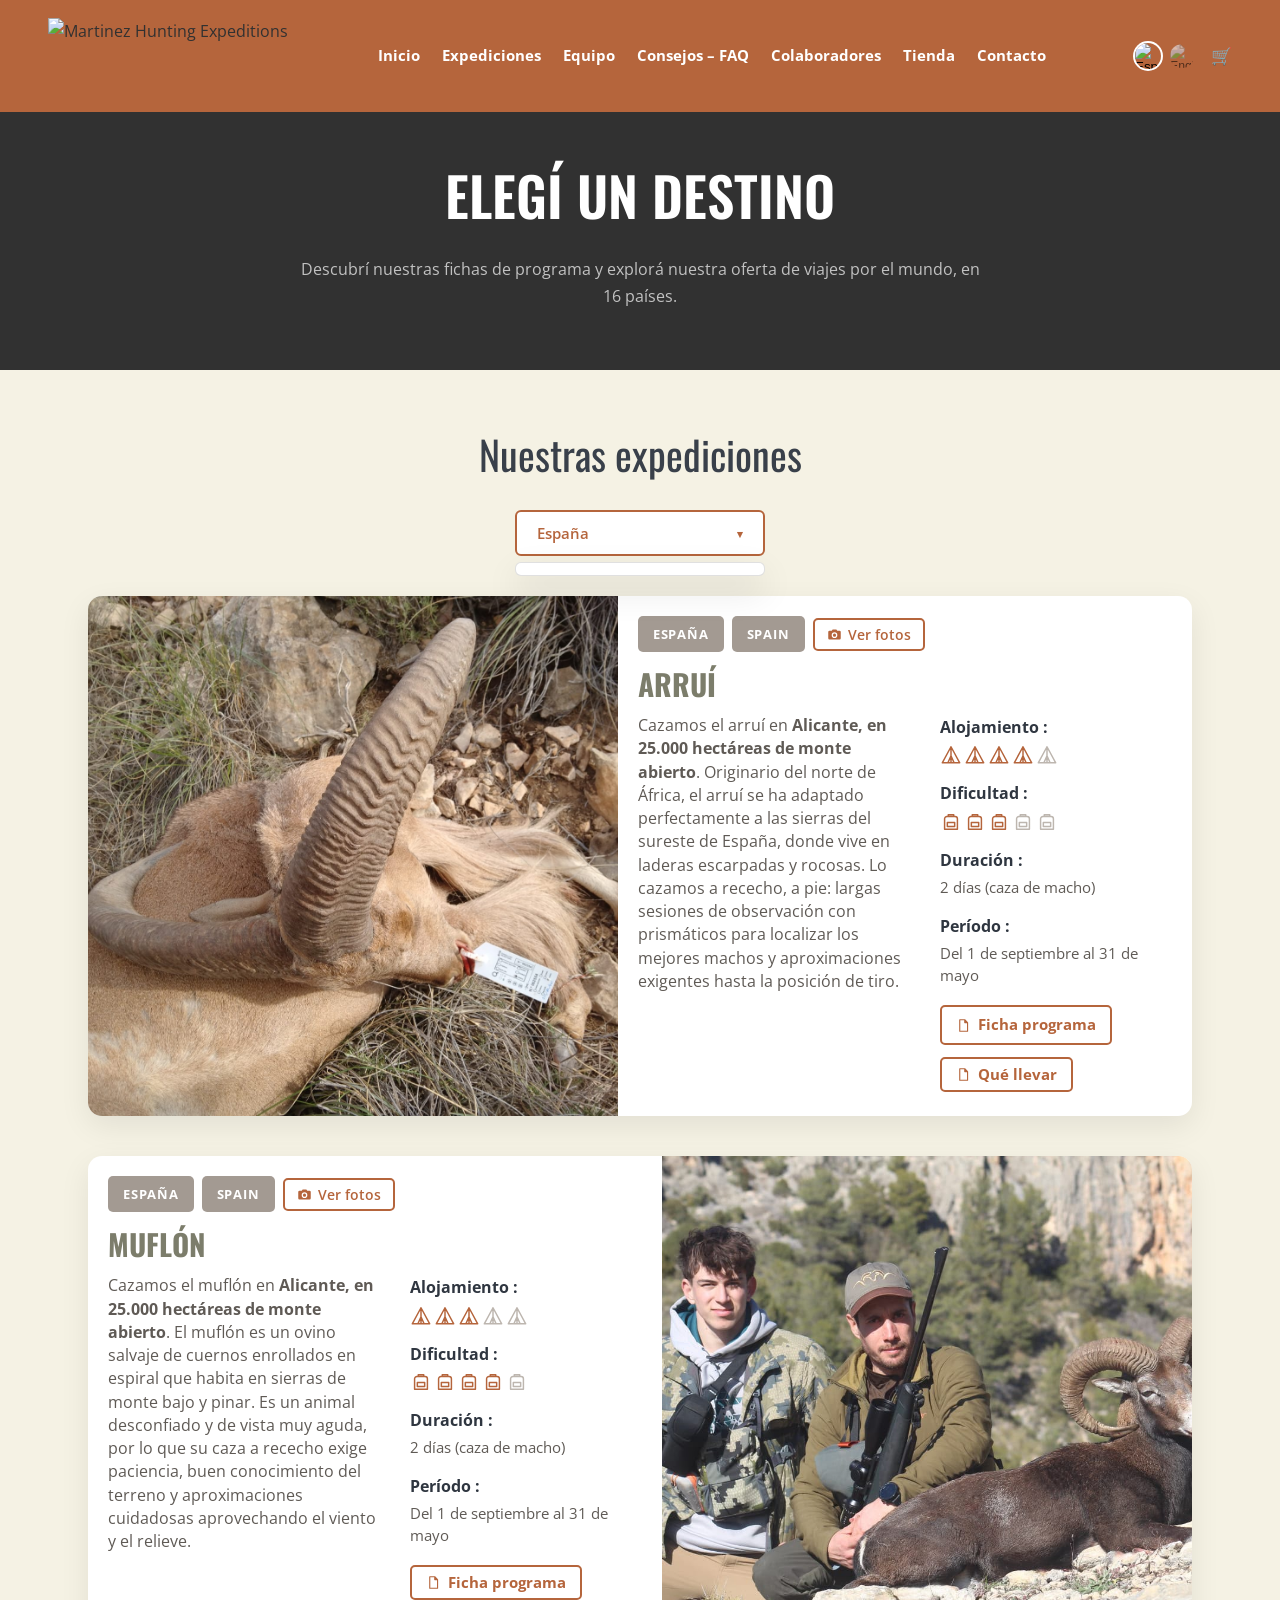
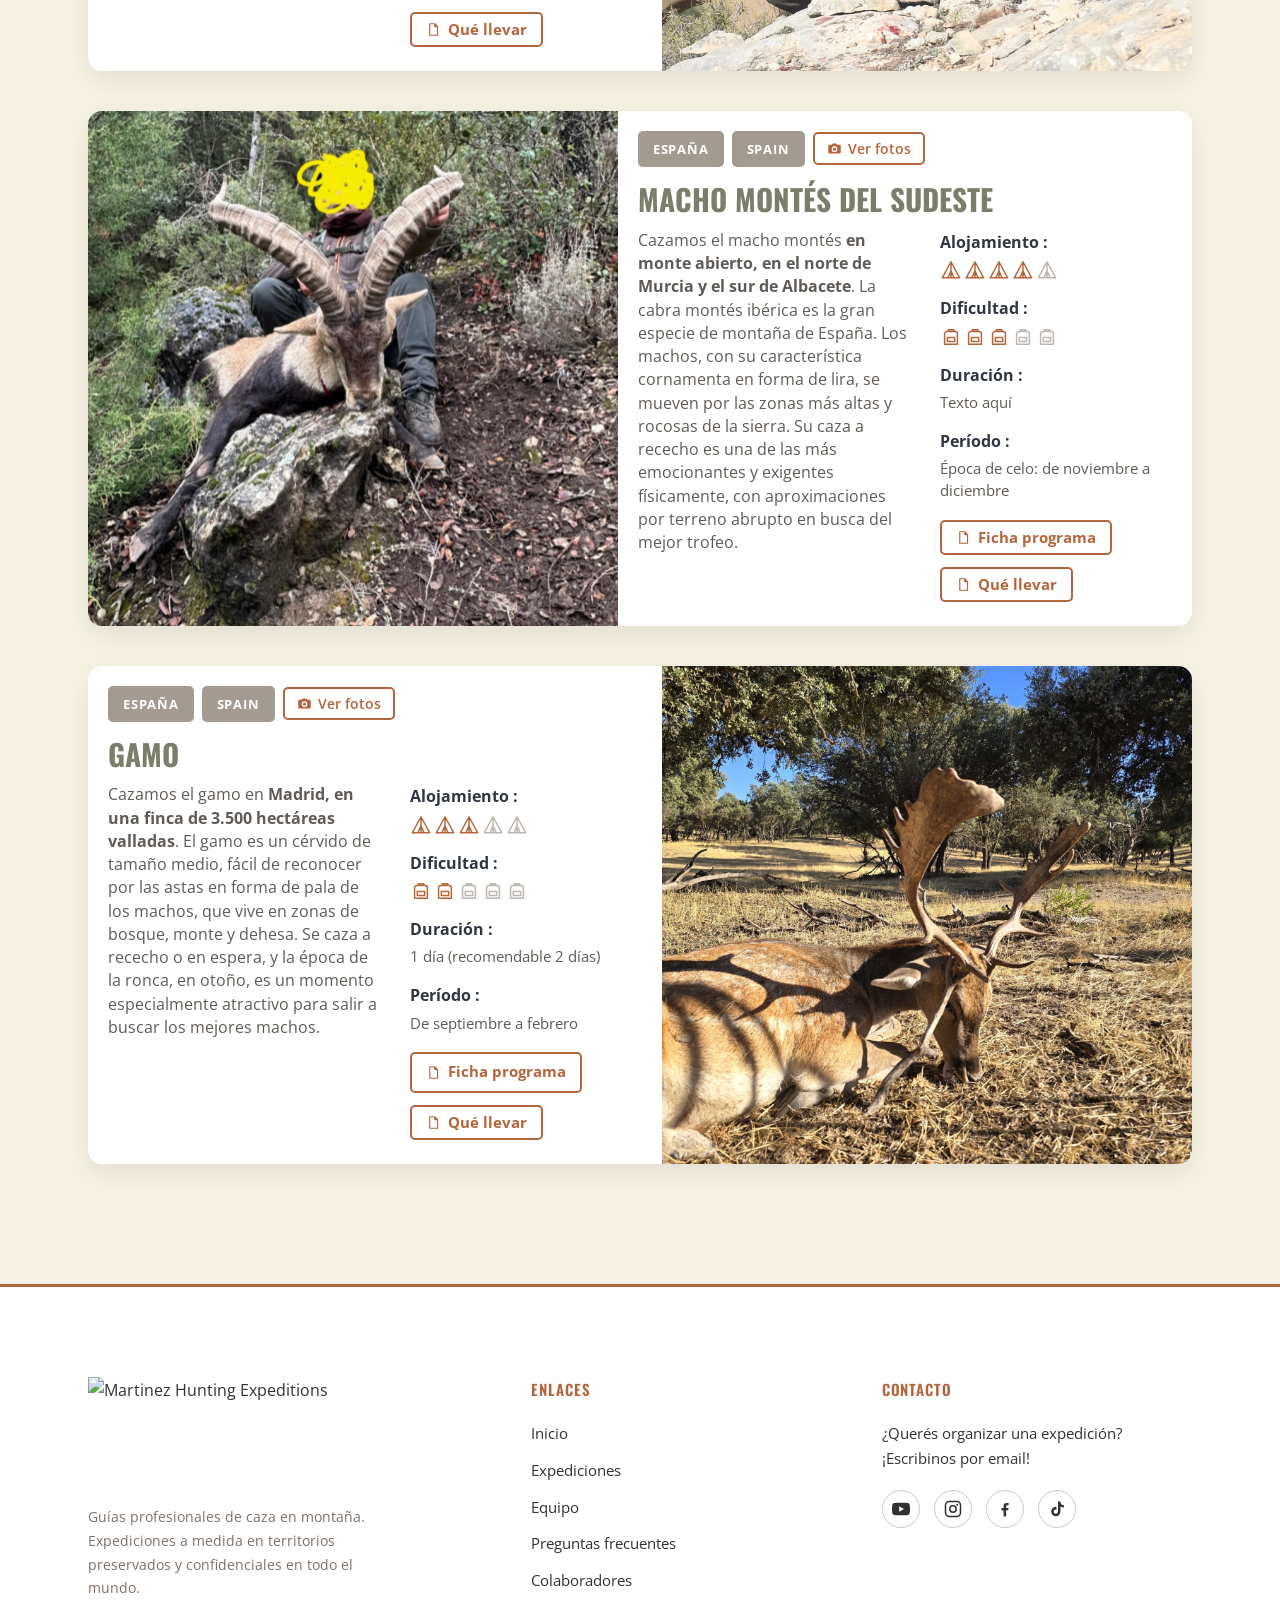
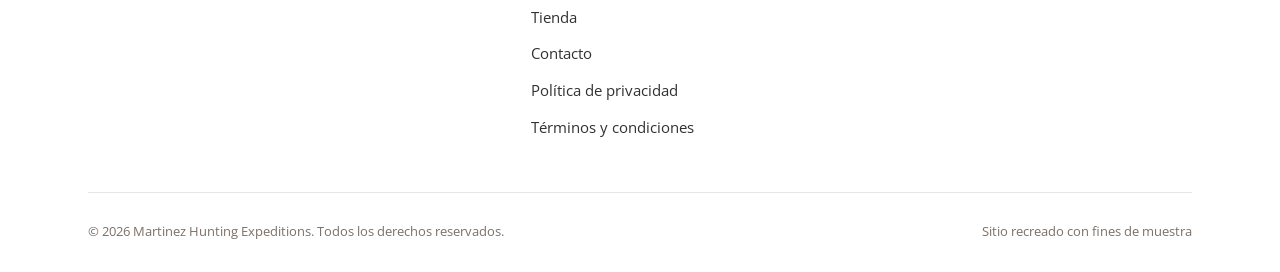
==== commit 7e5f0441: "Expediciones: título "Macho Montés del Sudeste" Co-Authored-By: Claude Opus 5.5 <noreply@anthropic.c" ====
--- a/expeditions.html
+++ b/expeditions.html
@@ -9,7 +9,7 @@
   <link rel="preconnect" href="https://fonts.googleapis.com">
   <link rel="preconnect" href="https://fonts.gstatic.com" crossorigin>
   <link href="https://fonts.googleapis.com/css2?family=Oswald:wght@400;500;600;700&family=Open+Sans:wght@400;600;700;800&display=swap" rel="stylesheet">
-  <link rel="stylesheet" href="assets/css/styles.css?v=2">
+  <link rel="stylesheet" href="assets/css/styles.css?v=20261015">
   <link rel="icon" type="image/png" href="assets/img/logo-martinez.png">
 </head>
 <body>
@@ -67,7 +67,7 @@
         <div class="expeditions__grid" id="expGrid">
             <article class="exp-card reveal" data-country="espana"><div class="exp-card__media"><img src="assets/img/arrui.jpeg" alt="Arruí" loading="lazy" style="object-position:45% 45%"></div><div class="exp-card__body"><div class="exp-card__top"><span class="exp-card__country" data-lang-block="es">España</span><span class="exp-card__country" data-lang-block="en" hidden>Spain</span><button type="button" class="exp-card__photos"><svg viewBox="0 0 24 24" width="15" height="15" aria-hidden="true"><path fill="currentColor" d="M9 4 7.6 6H4a2 2 0 0 0-2 2v10a2 2 0 0 0 2 2h16a2 2 0 0 0 2-2V8a2 2 0 0 0-2-2h-3.6L15 4H9Zm3 4.5a4.5 4.5 0 1 1 0 9 4.5 4.5 0 0 1 0-9Zm0 2a2.5 2.5 0 1 0 0 5 2.5 2.5 0 0 0 0-5Z"/></svg> <span data-i18n="exp.viewPhotos">Ver fotos</span></button></div><h3 data-lang-block="es">Arruí</h3><h3 data-lang-block="en" hidden>Aoudad</h3><div class="exp-card__cols"><div class="exp-card__main"><p class="exp-card__desc" data-lang-block="es">Cazamos el arruí en <strong>Alicante, en 25.000 hectáreas de monte abierto</strong>. Originario del norte de África, el arruí se ha adaptado perfectamente a las sierras del sureste de España, donde vive en laderas escarpadas y rocosas. Lo cazamos a rececho, a pie: largas sesiones de observación con prismáticos para localizar los mejores machos y aproximaciones exigentes hasta la posición de tiro.</p><p class="exp-card__desc" data-lang-block="en" hidden>We hunt aoudad in <strong>Alicante, across 25,000 hectares of open mountain land</strong>. Native to North Africa, the aoudad has adapted perfectly to the mountain ranges of south-eastern Spain, where it lives on steep, rocky slopes. We hunt it by stalking, on foot: long glassing sessions to locate the best rams, followed by demanding approaches to the shooting position.</p></div><div class="exp-card__side"><div class="exp-card__stat"><span class="exp-card__stat-label" data-i18n="exp.stay">Alojamiento</span><div class="exp-rating"><span class="is-on"><svg viewBox="0 0 24 24" aria-hidden="true"><path d="M12 3 2.5 20.5h19L12 3Zm0 0v17.5M8.6 20.5 12 13l3.4 7.5" fill="none" stroke="currentColor" stroke-width="1.6" stroke-linejoin="round"/></svg></span><span class="is-on"><svg viewBox="0 0 24 24" aria-hidden="true"><path d="M12 3 2.5 20.5h19L12 3Zm0 0v17.5M8.6 20.5 12 13l3.4 7.5" fill="none" stroke="currentColor" stroke-width="1.6" stroke-linejoin="round"/></svg></span><span class="is-on"><svg viewBox="0 0 24 24" aria-hidden="true"><path d="M12 3 2.5 20.5h19L12 3Zm0 0v17.5M8.6 20.5 12 13l3.4 7.5" fill="none" stroke="currentColor" stroke-width="1.6" stroke-linejoin="round"/></svg></span><span class="is-on"><svg viewBox="0 0 24 24" aria-hidden="true"><path d="M12 3 2.5 20.5h19L12 3Zm0 0v17.5M8.6 20.5 12 13l3.4 7.5" fill="none" stroke="currentColor" stroke-width="1.6" stroke-linejoin="round"/></svg></span><span><svg viewBox="0 0 24 24" aria-hidden="true"><path d="M12 3 2.5 20.5h19L12 3Zm0 0v17.5M8.6 20.5 12 13l3.4 7.5" fill="none" stroke="currentColor" stroke-width="1.6" stroke-linejoin="round"/></svg></span></div></div><div class="exp-card__stat"><span class="exp-card__stat-label" data-i18n="exp.difficulty">Dificultad</span><div class="exp-rating"><span class="is-on"><svg viewBox="0 0 24 24" aria-hidden="true"><path d="M9 6V4.2h6V6M7.5 6h9A2.5 2.5 0 0 1 19 8.5V20H5V8.5A2.5 2.5 0 0 1 7.5 6ZM8 12.5h8V17H8Z" fill="none" stroke="currentColor" stroke-width="1.6" stroke-linejoin="round"/></svg></span><span class="is-on"><svg viewBox="0 0 24 24" aria-hidden="true"><path d="M9 6V4.2h6V6M7.5 6h9A2.5 2.5 0 0 1 19 8.5V20H5V8.5A2.5 2.5 0 0 1 7.5 6ZM8 12.5h8V17H8Z" fill="none" stroke="currentColor" stroke-width="1.6" stroke-linejoin="round"/></svg></span><span class="is-on"><svg viewBox="0 0 24 24" aria-hidden="true"><path d="M9 6V4.2h6V6M7.5 6h9A2.5 2.5 0 0 1 19 8.5V20H5V8.5A2.5 2.5 0 0 1 7.5 6ZM8 12.5h8V17H8Z" fill="none" stroke="currentColor" stroke-width="1.6" stroke-linejoin="round"/></svg></span><span><svg viewBox="0 0 24 24" aria-hidden="true"><path d="M9 6V4.2h6V6M7.5 6h9A2.5 2.5 0 0 1 19 8.5V20H5V8.5A2.5 2.5 0 0 1 7.5 6ZM8 12.5h8V17H8Z" fill="none" stroke="currentColor" stroke-width="1.6" stroke-linejoin="round"/></svg></span><span><svg viewBox="0 0 24 24" aria-hidden="true"><path d="M9 6V4.2h6V6M7.5 6h9A2.5 2.5 0 0 1 19 8.5V20H5V8.5A2.5 2.5 0 0 1 7.5 6ZM8 12.5h8V17H8Z" fill="none" stroke="currentColor" stroke-width="1.6" stroke-linejoin="round"/></svg></span></div></div><div class="exp-card__stat"><span class="exp-card__stat-label" data-i18n="exp.duration">Duración</span><span class="exp-card__stat-value" data-lang-block="es">2 días (caza de macho)</span><span class="exp-card__stat-value" data-lang-block="en" hidden>2 days (male hunt)</span></div><div class="exp-card__stat"><span class="exp-card__stat-label" data-i18n="exp.period">Período</span><span class="exp-card__stat-value" data-lang-block="es">Del 1 de septiembre al 31 de mayo</span><span class="exp-card__stat-value" data-lang-block="en" hidden>From 1 September to 31 May</span></div><div class="exp-card__actions"><a class="btn btn--outline" href="assets/docs/ficha-arrui-alicante.pdf" target="_blank" rel="noopener"><svg viewBox="0 0 24 24" width="15" height="15" aria-hidden="true"><path d="M6 2.8h8l4.5 4.5v13.9H6ZM14 2.8v4.5h4.5" fill="none" stroke="currentColor" stroke-width="1.8" stroke-linejoin="round"/></svg> <span data-i18n="exp.programSheet">Ficha programa</span></a><button type="button" class="btn btn--outline"><svg viewBox="0 0 24 24" width="15" height="15" aria-hidden="true"><path d="M6 2.8h8l4.5 4.5v13.9H6ZM14 2.8v4.5h4.5" fill="none" stroke="currentColor" stroke-width="1.8" stroke-linejoin="round"/></svg> <span data-i18n="exp.takeAway">Qué llevar</span></button></div></div></div></div><div class="exp-card__gallery" hidden><img src="assets/img/arrui.jpeg" alt="Arruí" loading="lazy"><img src="assets/img/arrui-1.jpeg" alt="Arruí" loading="lazy"><img src="assets/img/arrui-2.jpeg" alt="Arruí" loading="lazy"><img src="assets/img/arrui-3.jpeg" alt="Arruí" loading="lazy"><img src="assets/img/arrui-4.jpeg" alt="Arruí" loading="lazy"><img src="assets/img/arrui-5.jpeg" alt="Arruí" loading="lazy"><img src="assets/img/arrui-6.jpeg" alt="Arruí" loading="lazy"><img src="assets/img/arrui-7.jpeg" alt="Arruí" loading="lazy"><img src="assets/img/arrui-8.jpeg" alt="Arruí" loading="lazy"><img src="assets/img/arrui-9.jpeg" alt="Arruí" loading="lazy"></div></article>
             <article class="exp-card reveal" data-country="espana"><div class="exp-card__media"><img src="assets/img/muflon.jpeg" alt="Muflón" loading="lazy" style="object-position:60% 50%"></div><div class="exp-card__body"><div class="exp-card__top"><span class="exp-card__country" data-lang-block="es">España</span><span class="exp-card__country" data-lang-block="en" hidden>Spain</span><button type="button" class="exp-card__photos"><svg viewBox="0 0 24 24" width="15" height="15" aria-hidden="true"><path fill="currentColor" d="M9 4 7.6 6H4a2 2 0 0 0-2 2v10a2 2 0 0 0 2 2h16a2 2 0 0 0 2-2V8a2 2 0 0 0-2-2h-3.6L15 4H9Zm3 4.5a4.5 4.5 0 1 1 0 9 4.5 4.5 0 0 1 0-9Zm0 2a2.5 2.5 0 1 0 0 5 2.5 2.5 0 0 0 0-5Z"/></svg> <span data-i18n="exp.viewPhotos">Ver fotos</span></button></div><h3 data-lang-block="es">Muflón</h3><h3 data-lang-block="en" hidden>Mouflon</h3><div class="exp-card__cols"><div class="exp-card__main"><p class="exp-card__desc" data-lang-block="es">Cazamos el muflón en <strong>Alicante, en 25.000 hectáreas de monte abierto</strong>. El muflón es un ovino salvaje de cuernos enrollados en espiral que habita en sierras de monte bajo y pinar. Es un animal desconfiado y de vista muy aguda, por lo que su caza a rececho exige paciencia, buen conocimiento del terreno y aproximaciones cuidadosas aprovechando el viento y el relieve.</p><p class="exp-card__desc" data-lang-block="en" hidden>We hunt mouflon in <strong>Alicante, across 25,000 hectares of open mountain land</strong>. The mouflon is a wild sheep with spiral-curled horns that lives in mountains covered with scrub and pine forest. It is wary and has very keen eyesight, so stalking it requires patience, good knowledge of the terrain and careful approaches using the wind and the lie of the land.</p></div><div class="exp-card__side"><div class="exp-card__stat"><span class="exp-card__stat-label" data-i18n="exp.stay">Alojamiento</span><div class="exp-rating"><span class="is-on"><svg viewBox="0 0 24 24" aria-hidden="true"><path d="M12 3 2.5 20.5h19L12 3Zm0 0v17.5M8.6 20.5 12 13l3.4 7.5" fill="none" stroke="currentColor" stroke-width="1.6" stroke-linejoin="round"/></svg></span><span class="is-on"><svg viewBox="0 0 24 24" aria-hidden="true"><path d="M12 3 2.5 20.5h19L12 3Zm0 0v17.5M8.6 20.5 12 13l3.4 7.5" fill="none" stroke="currentColor" stroke-width="1.6" stroke-linejoin="round"/></svg></span><span class="is-on"><svg viewBox="0 0 24 24" aria-hidden="true"><path d="M12 3 2.5 20.5h19L12 3Zm0 0v17.5M8.6 20.5 12 13l3.4 7.5" fill="none" stroke="currentColor" stroke-width="1.6" stroke-linejoin="round"/></svg></span><span><svg viewBox="0 0 24 24" aria-hidden="true"><path d="M12 3 2.5 20.5h19L12 3Zm0 0v17.5M8.6 20.5 12 13l3.4 7.5" fill="none" stroke="currentColor" stroke-width="1.6" stroke-linejoin="round"/></svg></span><span><svg viewBox="0 0 24 24" aria-hidden="true"><path d="M12 3 2.5 20.5h19L12 3Zm0 0v17.5M8.6 20.5 12 13l3.4 7.5" fill="none" stroke="currentColor" stroke-width="1.6" stroke-linejoin="round"/></svg></span></div></div><div class="exp-card__stat"><span class="exp-card__stat-label" data-i18n="exp.difficulty">Dificultad</span><div class="exp-rating"><span class="is-on"><svg viewBox="0 0 24 24" aria-hidden="true"><path d="M9 6V4.2h6V6M7.5 6h9A2.5 2.5 0 0 1 19 8.5V20H5V8.5A2.5 2.5 0 0 1 7.5 6ZM8 12.5h8V17H8Z" fill="none" stroke="currentColor" stroke-width="1.6" stroke-linejoin="round"/></svg></span><span class="is-on"><svg viewBox="0 0 24 24" aria-hidden="true"><path d="M9 6V4.2h6V6M7.5 6h9A2.5 2.5 0 0 1 19 8.5V20H5V8.5A2.5 2.5 0 0 1 7.5 6ZM8 12.5h8V17H8Z" fill="none" stroke="currentColor" stroke-width="1.6" stroke-linejoin="round"/></svg></span><span class="is-on"><svg viewBox="0 0 24 24" aria-hidden="true"><path d="M9 6V4.2h6V6M7.5 6h9A2.5 2.5 0 0 1 19 8.5V20H5V8.5A2.5 2.5 0 0 1 7.5 6ZM8 12.5h8V17H8Z" fill="none" stroke="currentColor" stroke-width="1.6" stroke-linejoin="round"/></svg></span><span class="is-on"><svg viewBox="0 0 24 24" aria-hidden="true"><path d="M9 6V4.2h6V6M7.5 6h9A2.5 2.5 0 0 1 19 8.5V20H5V8.5A2.5 2.5 0 0 1 7.5 6ZM8 12.5h8V17H8Z" fill="none" stroke="currentColor" stroke-width="1.6" stroke-linejoin="round"/></svg></span><span><svg viewBox="0 0 24 24" aria-hidden="true"><path d="M9 6V4.2h6V6M7.5 6h9A2.5 2.5 0 0 1 19 8.5V20H5V8.5A2.5 2.5 0 0 1 7.5 6ZM8 12.5h8V17H8Z" fill="none" stroke="currentColor" stroke-width="1.6" stroke-linejoin="round"/></svg></span></div></div><div class="exp-card__stat"><span class="exp-card__stat-label" data-i18n="exp.duration">Duración</span><span class="exp-card__stat-value" data-lang-block="es">2 días (caza de macho)</span><span class="exp-card__stat-value" data-lang-block="en" hidden>2 days (male hunt)</span></div><div class="exp-card__stat"><span class="exp-card__stat-label" data-i18n="exp.period">Período</span><span class="exp-card__stat-value" data-lang-block="es">Del 1 de septiembre al 31 de mayo</span><span class="exp-card__stat-value" data-lang-block="en" hidden>From 1 September to 31 May</span></div><div class="exp-card__actions"><button type="button" class="btn btn--outline"><svg viewBox="0 0 24 24" width="15" height="15" aria-hidden="true"><path d="M6 2.8h8l4.5 4.5v13.9H6ZM14 2.8v4.5h4.5" fill="none" stroke="currentColor" stroke-width="1.8" stroke-linejoin="round"/></svg> <span data-i18n="exp.programSheet">Ficha programa</span></button><button type="button" class="btn btn--outline"><svg viewBox="0 0 24 24" width="15" height="15" aria-hidden="true"><path d="M6 2.8h8l4.5 4.5v13.9H6ZM14 2.8v4.5h4.5" fill="none" stroke="currentColor" stroke-width="1.8" stroke-linejoin="round"/></svg> <span data-i18n="exp.takeAway">Qué llevar</span></button></div></div></div></div><div class="exp-card__gallery" hidden><img src="assets/img/muflon.jpeg" alt="Muflón" loading="lazy"><img src="assets/img/muflon-1.jpeg" alt="Muflón" loading="lazy"><img src="assets/img/muflon-2.jpeg" alt="Muflón" loading="lazy"><img src="assets/img/muflon-3.jpeg" alt="Muflón" loading="lazy"><img src="assets/img/muflon-4.jpeg" alt="Muflón" loading="lazy"><img src="assets/img/muflon-5.jpeg" alt="Muflón" loading="lazy"><img src="assets/img/muflon-6.jpeg" alt="Muflón" loading="lazy"></div></article>
-            <article class="exp-card reveal" data-country="espana"><div class="exp-card__media"><img src="assets/img/macho-montes.jpeg" alt="Macho montés" loading="lazy" style="object-position:50% 50%"></div><div class="exp-card__body"><div class="exp-card__top"><span class="exp-card__country" data-lang-block="es">España</span><span class="exp-card__country" data-lang-block="en" hidden>Spain</span><button type="button" class="exp-card__photos"><svg viewBox="0 0 24 24" width="15" height="15" aria-hidden="true"><path fill="currentColor" d="M9 4 7.6 6H4a2 2 0 0 0-2 2v10a2 2 0 0 0 2 2h16a2 2 0 0 0 2-2V8a2 2 0 0 0-2-2h-3.6L15 4H9Zm3 4.5a4.5 4.5 0 1 1 0 9 4.5 4.5 0 0 1 0-9Zm0 2a2.5 2.5 0 1 0 0 5 2.5 2.5 0 0 0 0-5Z"/></svg> <span data-i18n="exp.viewPhotos">Ver fotos</span></button></div><h3 data-lang-block="es">Macho montés</h3><h3 data-lang-block="en" hidden>Spanish Ibex</h3><div class="exp-card__cols"><div class="exp-card__main"><p class="exp-card__desc" data-lang-block="es">Cazamos el macho montés <strong>en monte abierto, en el norte de Murcia y el sur de Albacete</strong>. La cabra montés ibérica es la gran especie de montaña de España. Los machos, con su característica cornamenta en forma de lira, se mueven por las zonas más altas y rocosas de la sierra. Su caza a rececho es una de las más emocionantes y exigentes físicamente, con aproximaciones por terreno abrupto en busca del mejor trofeo.</p><p class="exp-card__desc" data-lang-block="en" hidden>We hunt Spanish ibex <strong>on open mountain land in northern Murcia and southern Albacete</strong>. The Iberian ibex is Spain's great mountain species. The males, with their characteristic lyre-shaped horns, roam the highest and rockiest parts of the mountains. Stalking them is one of the most exciting and physically demanding hunts, with approaches over rugged terrain in search of the best trophy.</p></div><div class="exp-card__side"><div class="exp-card__stat"><span class="exp-card__stat-label" data-i18n="exp.stay">Alojamiento</span><div class="exp-rating"><span class="is-on"><svg viewBox="0 0 24 24" aria-hidden="true"><path d="M12 3 2.5 20.5h19L12 3Zm0 0v17.5M8.6 20.5 12 13l3.4 7.5" fill="none" stroke="currentColor" stroke-width="1.6" stroke-linejoin="round"/></svg></span><span class="is-on"><svg viewBox="0 0 24 24" aria-hidden="true"><path d="M12 3 2.5 20.5h19L12 3Zm0 0v17.5M8.6 20.5 12 13l3.4 7.5" fill="none" stroke="currentColor" stroke-width="1.6" stroke-linejoin="round"/></svg></span><span class="is-on"><svg viewBox="0 0 24 24" aria-hidden="true"><path d="M12 3 2.5 20.5h19L12 3Zm0 0v17.5M8.6 20.5 12 13l3.4 7.5" fill="none" stroke="currentColor" stroke-width="1.6" stroke-linejoin="round"/></svg></span><span class="is-on"><svg viewBox="0 0 24 24" aria-hidden="true"><path d="M12 3 2.5 20.5h19L12 3Zm0 0v17.5M8.6 20.5 12 13l3.4 7.5" fill="none" stroke="currentColor" stroke-width="1.6" stroke-linejoin="round"/></svg></span><span><svg viewBox="0 0 24 24" aria-hidden="true"><path d="M12 3 2.5 20.5h19L12 3Zm0 0v17.5M8.6 20.5 12 13l3.4 7.5" fill="none" stroke="currentColor" stroke-width="1.6" stroke-linejoin="round"/></svg></span></div></div><div class="exp-card__stat"><span class="exp-card__stat-label" data-i18n="exp.difficulty">Dificultad</span><div class="exp-rating"><span class="is-on"><svg viewBox="0 0 24 24" aria-hidden="true"><path d="M9 6V4.2h6V6M7.5 6h9A2.5 2.5 0 0 1 19 8.5V20H5V8.5A2.5 2.5 0 0 1 7.5 6ZM8 12.5h8V17H8Z" fill="none" stroke="currentColor" stroke-width="1.6" stroke-linejoin="round"/></svg></span><span class="is-on"><svg viewBox="0 0 24 24" aria-hidden="true"><path d="M9 6V4.2h6V6M7.5 6h9A2.5 2.5 0 0 1 19 8.5V20H5V8.5A2.5 2.5 0 0 1 7.5 6ZM8 12.5h8V17H8Z" fill="none" stroke="currentColor" stroke-width="1.6" stroke-linejoin="round"/></svg></span><span class="is-on"><svg viewBox="0 0 24 24" aria-hidden="true"><path d="M9 6V4.2h6V6M7.5 6h9A2.5 2.5 0 0 1 19 8.5V20H5V8.5A2.5 2.5 0 0 1 7.5 6ZM8 12.5h8V17H8Z" fill="none" stroke="currentColor" stroke-width="1.6" stroke-linejoin="round"/></svg></span><span><svg viewBox="0 0 24 24" aria-hidden="true"><path d="M9 6V4.2h6V6M7.5 6h9A2.5 2.5 0 0 1 19 8.5V20H5V8.5A2.5 2.5 0 0 1 7.5 6ZM8 12.5h8V17H8Z" fill="none" stroke="currentColor" stroke-width="1.6" stroke-linejoin="round"/></svg></span><span><svg viewBox="0 0 24 24" aria-hidden="true"><path d="M9 6V4.2h6V6M7.5 6h9A2.5 2.5 0 0 1 19 8.5V20H5V8.5A2.5 2.5 0 0 1 7.5 6ZM8 12.5h8V17H8Z" fill="none" stroke="currentColor" stroke-width="1.6" stroke-linejoin="round"/></svg></span></div></div><div class="exp-card__stat"><span class="exp-card__stat-label" data-i18n="exp.duration">Duración</span><span class="exp-card__stat-value">Texto aquí</span></div><div class="exp-card__stat"><span class="exp-card__stat-label" data-i18n="exp.period">Período</span><span class="exp-card__stat-value" data-lang-block="es">Época de celo: de noviembre a diciembre</span><span class="exp-card__stat-value" data-lang-block="en" hidden>Rut season: November to December</span></div><div class="exp-card__actions"><button type="button" class="btn btn--outline"><svg viewBox="0 0 24 24" width="15" height="15" aria-hidden="true"><path d="M6 2.8h8l4.5 4.5v13.9H6ZM14 2.8v4.5h4.5" fill="none" stroke="currentColor" stroke-width="1.8" stroke-linejoin="round"/></svg> <span data-i18n="exp.programSheet">Ficha programa</span></button><button type="button" class="btn btn--outline"><svg viewBox="0 0 24 24" width="15" height="15" aria-hidden="true"><path d="M6 2.8h8l4.5 4.5v13.9H6ZM14 2.8v4.5h4.5" fill="none" stroke="currentColor" stroke-width="1.8" stroke-linejoin="round"/></svg> <span data-i18n="exp.takeAway">Qué llevar</span></button></div></div></div></div><div class="exp-card__gallery" hidden><img src="assets/img/macho-montes.jpeg" alt="Macho montés" loading="lazy"><img src="assets/img/macho1.jpeg" alt="Macho montés" loading="lazy"><img src="assets/img/macho2.jpeg" alt="Macho montés" loading="lazy"><img src="assets/img/macho3.jpeg" alt="Macho montés" loading="lazy"><img src="assets/img/macho4.jpeg" alt="Macho montés" loading="lazy"></div></article>
+            <article class="exp-card reveal" data-country="espana"><div class="exp-card__media"><img src="assets/img/macho-montes.jpeg" alt="Macho Montés del Sudeste" loading="lazy" style="object-position:50% 50%"></div><div class="exp-card__body"><div class="exp-card__top"><span class="exp-card__country" data-lang-block="es">España</span><span class="exp-card__country" data-lang-block="en" hidden>Spain</span><button type="button" class="exp-card__photos"><svg viewBox="0 0 24 24" width="15" height="15" aria-hidden="true"><path fill="currentColor" d="M9 4 7.6 6H4a2 2 0 0 0-2 2v10a2 2 0 0 0 2 2h16a2 2 0 0 0 2-2V8a2 2 0 0 0-2-2h-3.6L15 4H9Zm3 4.5a4.5 4.5 0 1 1 0 9 4.5 4.5 0 0 1 0-9Zm0 2a2.5 2.5 0 1 0 0 5 2.5 2.5 0 0 0 0-5Z"/></svg> <span data-i18n="exp.viewPhotos">Ver fotos</span></button></div><h3 data-lang-block="es">Macho Montés del Sudeste</h3><h3 data-lang-block="en" hidden>Southeastern Spanish Ibex</h3><div class="exp-card__cols"><div class="exp-card__main"><p class="exp-card__desc" data-lang-block="es">Cazamos el macho montés <strong>en monte abierto, en el norte de Murcia y el sur de Albacete</strong>. La cabra montés ibérica es la gran especie de montaña de España. Los machos, con su característica cornamenta en forma de lira, se mueven por las zonas más altas y rocosas de la sierra. Su caza a rececho es una de las más emocionantes y exigentes físicamente, con aproximaciones por terreno abrupto en busca del mejor trofeo.</p><p class="exp-card__desc" data-lang-block="en" hidden>We hunt Spanish ibex <strong>on open mountain land in northern Murcia and southern Albacete</strong>. The Iberian ibex is Spain's great mountain species. The males, with their characteristic lyre-shaped horns, roam the highest and rockiest parts of the mountains. Stalking them is one of the most exciting and physically demanding hunts, with approaches over rugged terrain in search of the best trophy.</p></div><div class="exp-card__side"><div class="exp-card__stat"><span class="exp-card__stat-label" data-i18n="exp.stay">Alojamiento</span><div class="exp-rating"><span class="is-on"><svg viewBox="0 0 24 24" aria-hidden="true"><path d="M12 3 2.5 20.5h19L12 3Zm0 0v17.5M8.6 20.5 12 13l3.4 7.5" fill="none" stroke="currentColor" stroke-width="1.6" stroke-linejoin="round"/></svg></span><span class="is-on"><svg viewBox="0 0 24 24" aria-hidden="true"><path d="M12 3 2.5 20.5h19L12 3Zm0 0v17.5M8.6 20.5 12 13l3.4 7.5" fill="none" stroke="currentColor" stroke-width="1.6" stroke-linejoin="round"/></svg></span><span class="is-on"><svg viewBox="0 0 24 24" aria-hidden="true"><path d="M12 3 2.5 20.5h19L12 3Zm0 0v17.5M8.6 20.5 12 13l3.4 7.5" fill="none" stroke="currentColor" stroke-width="1.6" stroke-linejoin="round"/></svg></span><span class="is-on"><svg viewBox="0 0 24 24" aria-hidden="true"><path d="M12 3 2.5 20.5h19L12 3Zm0 0v17.5M8.6 20.5 12 13l3.4 7.5" fill="none" stroke="currentColor" stroke-width="1.6" stroke-linejoin="round"/></svg></span><span><svg viewBox="0 0 24 24" aria-hidden="true"><path d="M12 3 2.5 20.5h19L12 3Zm0 0v17.5M8.6 20.5 12 13l3.4 7.5" fill="none" stroke="currentColor" stroke-width="1.6" stroke-linejoin="round"/></svg></span></div></div><div class="exp-card__stat"><span class="exp-card__stat-label" data-i18n="exp.difficulty">Dificultad</span><div class="exp-rating"><span class="is-on"><svg viewBox="0 0 24 24" aria-hidden="true"><path d="M9 6V4.2h6V6M7.5 6h9A2.5 2.5 0 0 1 19 8.5V20H5V8.5A2.5 2.5 0 0 1 7.5 6ZM8 12.5h8V17H8Z" fill="none" stroke="currentColor" stroke-width="1.6" stroke-linejoin="round"/></svg></span><span class="is-on"><svg viewBox="0 0 24 24" aria-hidden="true"><path d="M9 6V4.2h6V6M7.5 6h9A2.5 2.5 0 0 1 19 8.5V20H5V8.5A2.5 2.5 0 0 1 7.5 6ZM8 12.5h8V17H8Z" fill="none" stroke="currentColor" stroke-width="1.6" stroke-linejoin="round"/></svg></span><span class="is-on"><svg viewBox="0 0 24 24" aria-hidden="true"><path d="M9 6V4.2h6V6M7.5 6h9A2.5 2.5 0 0 1 19 8.5V20H5V8.5A2.5 2.5 0 0 1 7.5 6ZM8 12.5h8V17H8Z" fill="none" stroke="currentColor" stroke-width="1.6" stroke-linejoin="round"/></svg></span><span><svg viewBox="0 0 24 24" aria-hidden="true"><path d="M9 6V4.2h6V6M7.5 6h9A2.5 2.5 0 0 1 19 8.5V20H5V8.5A2.5 2.5 0 0 1 7.5 6ZM8 12.5h8V17H8Z" fill="none" stroke="currentColor" stroke-width="1.6" stroke-linejoin="round"/></svg></span><span><svg viewBox="0 0 24 24" aria-hidden="true"><path d="M9 6V4.2h6V6M7.5 6h9A2.5 2.5 0 0 1 19 8.5V20H5V8.5A2.5 2.5 0 0 1 7.5 6ZM8 12.5h8V17H8Z" fill="none" stroke="currentColor" stroke-width="1.6" stroke-linejoin="round"/></svg></span></div></div><div class="exp-card__stat"><span class="exp-card__stat-label" data-i18n="exp.duration">Duración</span><span class="exp-card__stat-value">Texto aquí</span></div><div class="exp-card__stat"><span class="exp-card__stat-label" data-i18n="exp.period">Período</span><span class="exp-card__stat-value" data-lang-block="es">Época de celo: de noviembre a diciembre</span><span class="exp-card__stat-value" data-lang-block="en" hidden>Rut season: November to December</span></div><div class="exp-card__actions"><button type="button" class="btn btn--outline"><svg viewBox="0 0 24 24" width="15" height="15" aria-hidden="true"><path d="M6 2.8h8l4.5 4.5v13.9H6ZM14 2.8v4.5h4.5" fill="none" stroke="currentColor" stroke-width="1.8" stroke-linejoin="round"/></svg> <span data-i18n="exp.programSheet">Ficha programa</span></button><button type="button" class="btn btn--outline"><svg viewBox="0 0 24 24" width="15" height="15" aria-hidden="true"><path d="M6 2.8h8l4.5 4.5v13.9H6ZM14 2.8v4.5h4.5" fill="none" stroke="currentColor" stroke-width="1.8" stroke-linejoin="round"/></svg> <span data-i18n="exp.takeAway">Qué llevar</span></button></div></div></div></div><div class="exp-card__gallery" hidden><img src="assets/img/macho-montes.jpeg" alt="Macho Montés del Sudeste" loading="lazy"><img src="assets/img/macho1.jpeg" alt="Macho Montés del Sudeste" loading="lazy"><img src="assets/img/macho2.jpeg" alt="Macho Montés del Sudeste" loading="lazy"><img src="assets/img/macho3.jpeg" alt="Macho Montés del Sudeste" loading="lazy"><img src="assets/img/macho4.jpeg" alt="Macho Montés del Sudeste" loading="lazy"></div></article>
             <article class="exp-card reveal" data-country="espana"><div class="exp-card__media"><img src="assets/img/gamo.jpeg" alt="Gamo" loading="lazy" style="object-position:50% 62%"></div><div class="exp-card__body"><div class="exp-card__top"><span class="exp-card__country" data-lang-block="es">España</span><span class="exp-card__country" data-lang-block="en" hidden>Spain</span><button type="button" class="exp-card__photos"><svg viewBox="0 0 24 24" width="15" height="15" aria-hidden="true"><path fill="currentColor" d="M9 4 7.6 6H4a2 2 0 0 0-2 2v10a2 2 0 0 0 2 2h16a2 2 0 0 0 2-2V8a2 2 0 0 0-2-2h-3.6L15 4H9Zm3 4.5a4.5 4.5 0 1 1 0 9 4.5 4.5 0 0 1 0-9Zm0 2a2.5 2.5 0 1 0 0 5 2.5 2.5 0 0 0 0-5Z"/></svg> <span data-i18n="exp.viewPhotos">Ver fotos</span></button></div><h3 data-lang-block="es">Gamo</h3><h3 data-lang-block="en" hidden>Fallow Deer</h3><div class="exp-card__cols"><div class="exp-card__main"><p class="exp-card__desc" data-lang-block="es">Cazamos el gamo en <strong>Madrid, en una finca de 3.500 hectáreas valladas</strong>. El gamo es un cérvido de tamaño medio, fácil de reconocer por las astas en forma de pala de los machos, que vive en zonas de bosque, monte y dehesa. Se caza a rececho o en espera, y la época de la ronca, en otoño, es un momento especialmente atractivo para salir a buscar los mejores machos.</p><p class="exp-card__desc" data-lang-block="en" hidden>We hunt fallow deer in <strong>Madrid, on a 3,500-hectare fenced estate</strong>. The fallow deer is a medium-sized deer, easy to recognise by the palmate antlers of the bucks, that lives in woodland, scrub and open oak pasture. It is hunted by stalking or from a stand, and the rut in autumn is a particularly exciting time to go after the best bucks.</p></div><div class="exp-card__side"><div class="exp-card__stat"><span class="exp-card__stat-label" data-i18n="exp.stay">Alojamiento</span><div class="exp-rating"><span class="is-on"><svg viewBox="0 0 24 24" aria-hidden="true"><path d="M12 3 2.5 20.5h19L12 3Zm0 0v17.5M8.6 20.5 12 13l3.4 7.5" fill="none" stroke="currentColor" stroke-width="1.6" stroke-linejoin="round"/></svg></span><span class="is-on"><svg viewBox="0 0 24 24" aria-hidden="true"><path d="M12 3 2.5 20.5h19L12 3Zm0 0v17.5M8.6 20.5 12 13l3.4 7.5" fill="none" stroke="currentColor" stroke-width="1.6" stroke-linejoin="round"/></svg></span><span class="is-on"><svg viewBox="0 0 24 24" aria-hidden="true"><path d="M12 3 2.5 20.5h19L12 3Zm0 0v17.5M8.6 20.5 12 13l3.4 7.5" fill="none" stroke="currentColor" stroke-width="1.6" stroke-linejoin="round"/></svg></span><span><svg viewBox="0 0 24 24" aria-hidden="true"><path d="M12 3 2.5 20.5h19L12 3Zm0 0v17.5M8.6 20.5 12 13l3.4 7.5" fill="none" stroke="currentColor" stroke-width="1.6" stroke-linejoin="round"/></svg></span><span><svg viewBox="0 0 24 24" aria-hidden="true"><path d="M12 3 2.5 20.5h19L12 3Zm0 0v17.5M8.6 20.5 12 13l3.4 7.5" fill="none" stroke="currentColor" stroke-width="1.6" stroke-linejoin="round"/></svg></span></div></div><div class="exp-card__stat"><span class="exp-card__stat-label" data-i18n="exp.difficulty">Dificultad</span><div class="exp-rating"><span class="is-on"><svg viewBox="0 0 24 24" aria-hidden="true"><path d="M9 6V4.2h6V6M7.5 6h9A2.5 2.5 0 0 1 19 8.5V20H5V8.5A2.5 2.5 0 0 1 7.5 6ZM8 12.5h8V17H8Z" fill="none" stroke="currentColor" stroke-width="1.6" stroke-linejoin="round"/></svg></span><span class="is-on"><svg viewBox="0 0 24 24" aria-hidden="true"><path d="M9 6V4.2h6V6M7.5 6h9A2.5 2.5 0 0 1 19 8.5V20H5V8.5A2.5 2.5 0 0 1 7.5 6ZM8 12.5h8V17H8Z" fill="none" stroke="currentColor" stroke-width="1.6" stroke-linejoin="round"/></svg></span><span><svg viewBox="0 0 24 24" aria-hidden="true"><path d="M9 6V4.2h6V6M7.5 6h9A2.5 2.5 0 0 1 19 8.5V20H5V8.5A2.5 2.5 0 0 1 7.5 6ZM8 12.5h8V17H8Z" fill="none" stroke="currentColor" stroke-width="1.6" stroke-linejoin="round"/></svg></span><span><svg viewBox="0 0 24 24" aria-hidden="true"><path d="M9 6V4.2h6V6M7.5 6h9A2.5 2.5 0 0 1 19 8.5V20H5V8.5A2.5 2.5 0 0 1 7.5 6ZM8 12.5h8V17H8Z" fill="none" stroke="currentColor" stroke-width="1.6" stroke-linejoin="round"/></svg></span><span><svg viewBox="0 0 24 24" aria-hidden="true"><path d="M9 6V4.2h6V6M7.5 6h9A2.5 2.5 0 0 1 19 8.5V20H5V8.5A2.5 2.5 0 0 1 7.5 6ZM8 12.5h8V17H8Z" fill="none" stroke="currentColor" stroke-width="1.6" stroke-linejoin="round"/></svg></span></div></div><div class="exp-card__stat"><span class="exp-card__stat-label" data-i18n="exp.duration">Duración</span><span class="exp-card__stat-value" data-lang-block="es">1 día (recomendable 2 días)</span><span class="exp-card__stat-value" data-lang-block="en" hidden>1 day (2 days recommended)</span></div><div class="exp-card__stat"><span class="exp-card__stat-label" data-i18n="exp.period">Período</span><span class="exp-card__stat-value" data-lang-block="es">De septiembre a febrero</span><span class="exp-card__stat-value" data-lang-block="en" hidden>September to February</span></div><div class="exp-card__actions"><a class="btn btn--outline" href="assets/docs/ficha-gamo-madrid.pdf" target="_blank" rel="noopener"><svg viewBox="0 0 24 24" width="15" height="15" aria-hidden="true"><path d="M6 2.8h8l4.5 4.5v13.9H6ZM14 2.8v4.5h4.5" fill="none" stroke="currentColor" stroke-width="1.8" stroke-linejoin="round"/></svg> <span data-i18n="exp.programSheet">Ficha programa</span></a><button type="button" class="btn btn--outline"><svg viewBox="0 0 24 24" width="15" height="15" aria-hidden="true"><path d="M6 2.8h8l4.5 4.5v13.9H6ZM14 2.8v4.5h4.5" fill="none" stroke="currentColor" stroke-width="1.8" stroke-linejoin="round"/></svg> <span data-i18n="exp.takeAway">Qué llevar</span></button></div></div></div></div><div class="exp-card__gallery" hidden><img src="assets/img/gamo.jpeg" alt="Gamo" loading="lazy"></div></article>
           </div>
 
@@ -117,7 +117,7 @@
     </div>
   </footer>
 
-  <script src="assets/js/i18n.js?v=1" defer></script>
-  <script src="assets/js/main.js?v=2" defer></script>
+  <script src="assets/js/i18n.js?v=20261015" defer></script>
+  <script src="assets/js/main.js?v=20261015" defer></script>
 </body>
 </html>
--- a/assets/css/styles.css
+++ b/assets/css/styles.css
@@ -620,7 +620,7 @@
   font-size: clamp(40px, 5vw, 72px); line-height: 1.05; text-shadow: 0 2px 18px rgba(0,0,0,.35);
 }
 
-.team-page { padding: 40px 0 120px; background: var(--cream-light); }
+.team-page { padding: 40px 0 160px; background: var(--cream-light); }
 .team-page .container { max-width: 1280px; }
 .team-page__intro { color: #5f5a55; font-size: 16px; line-height: 1.75; margin-bottom: 60px; }
 .team-page__intro strong { color: #33373d; font-weight: 700; }
